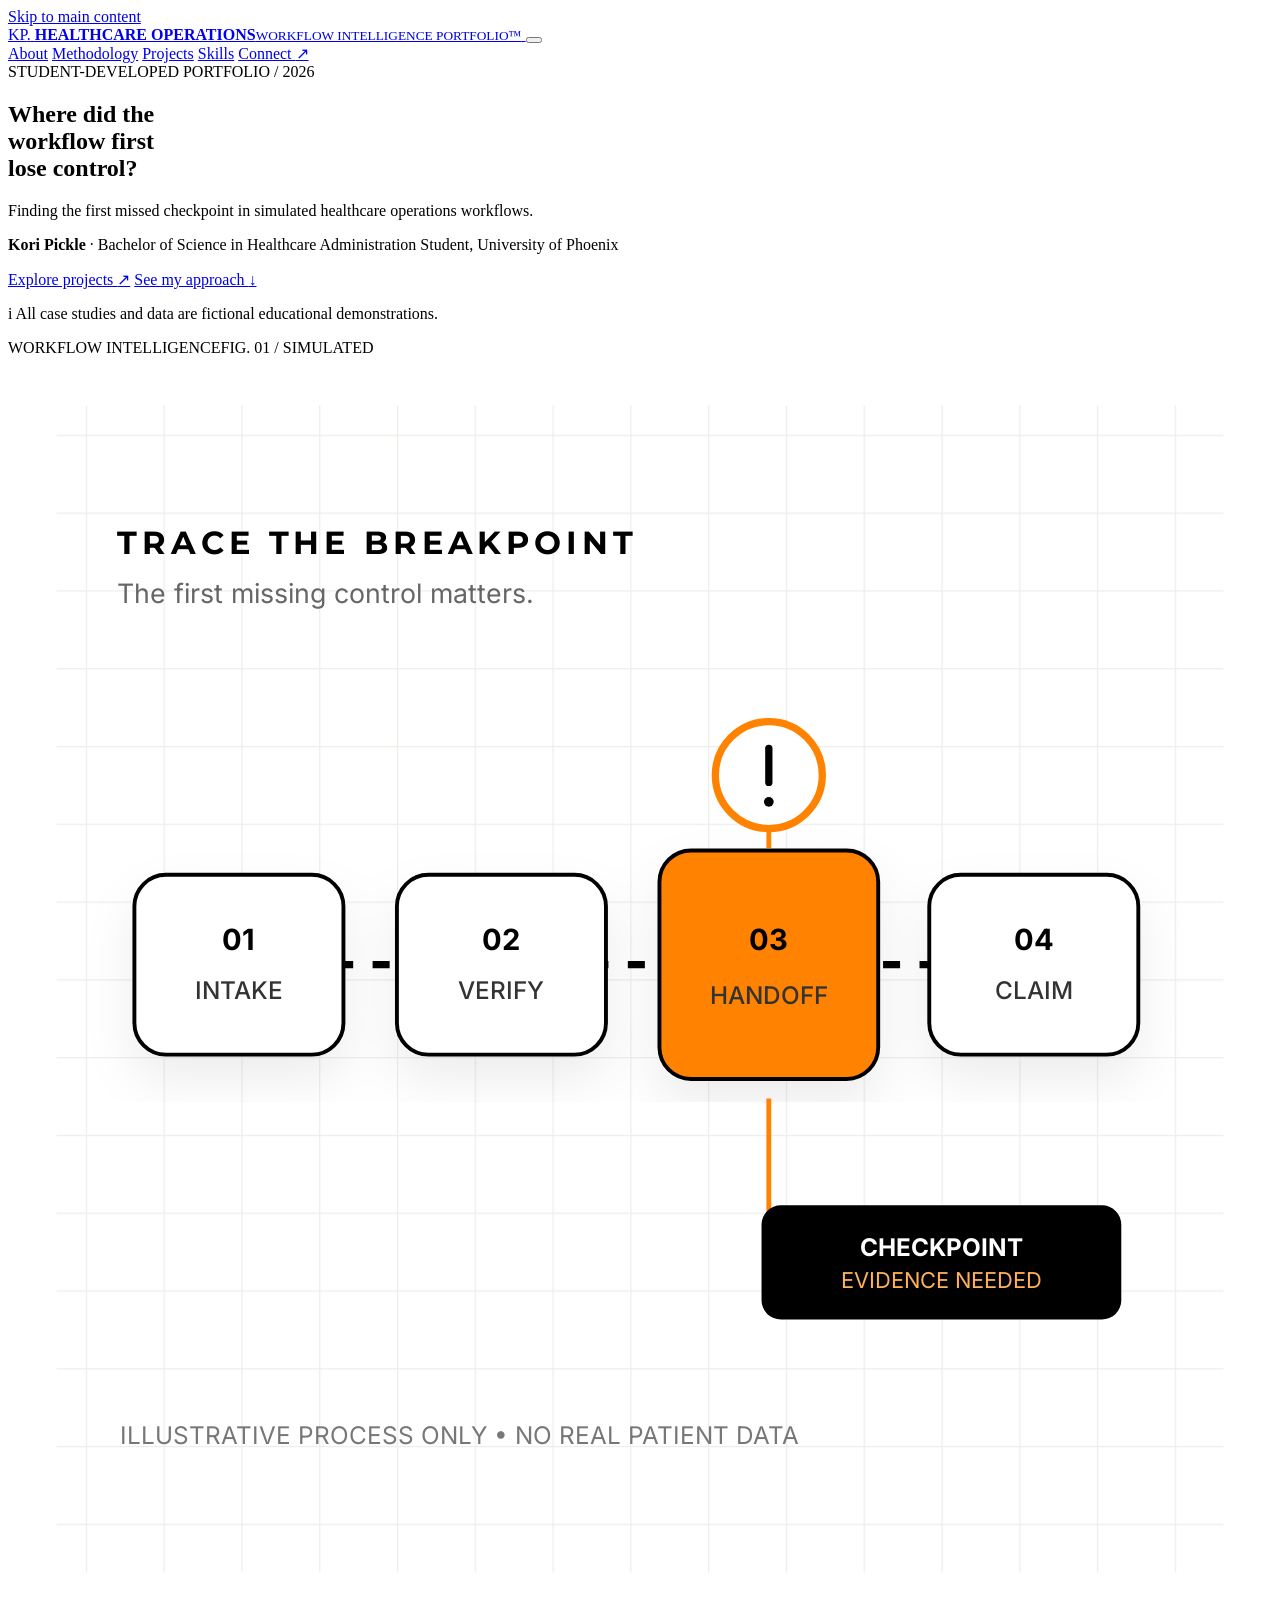
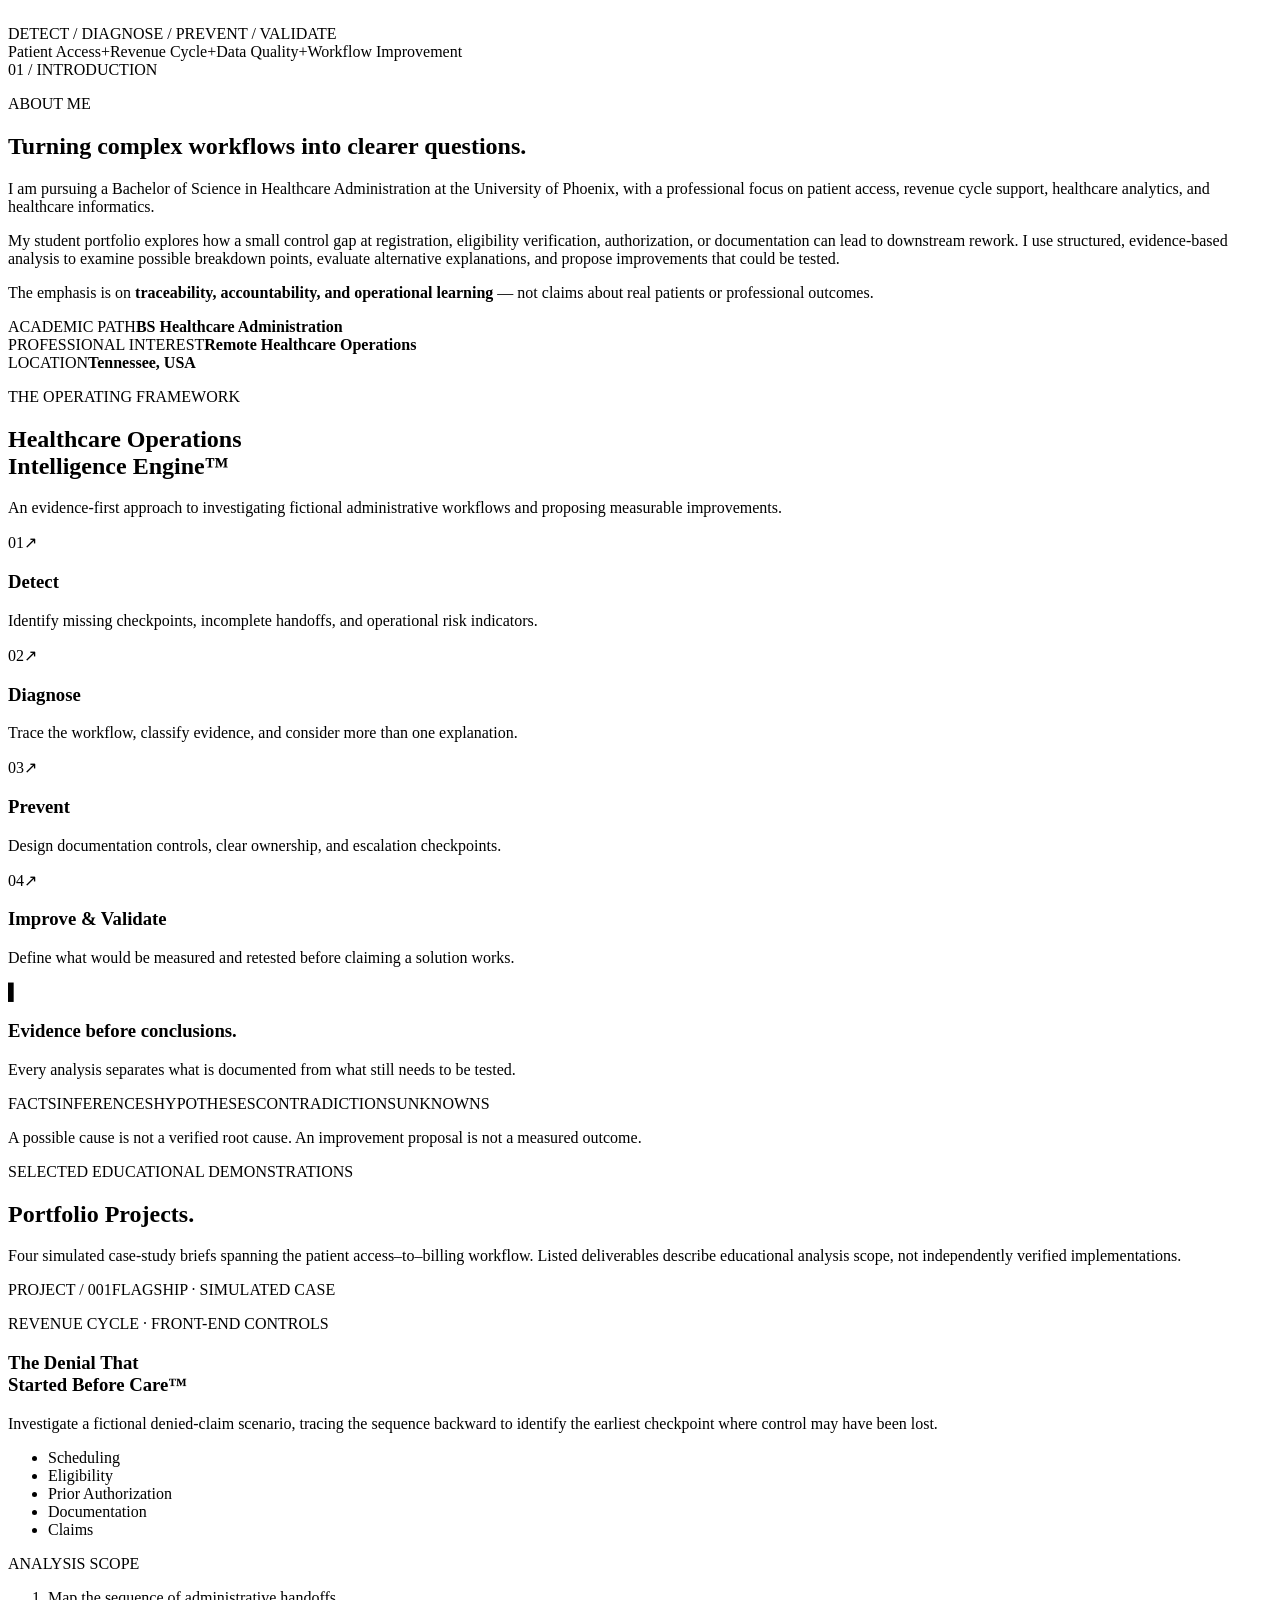
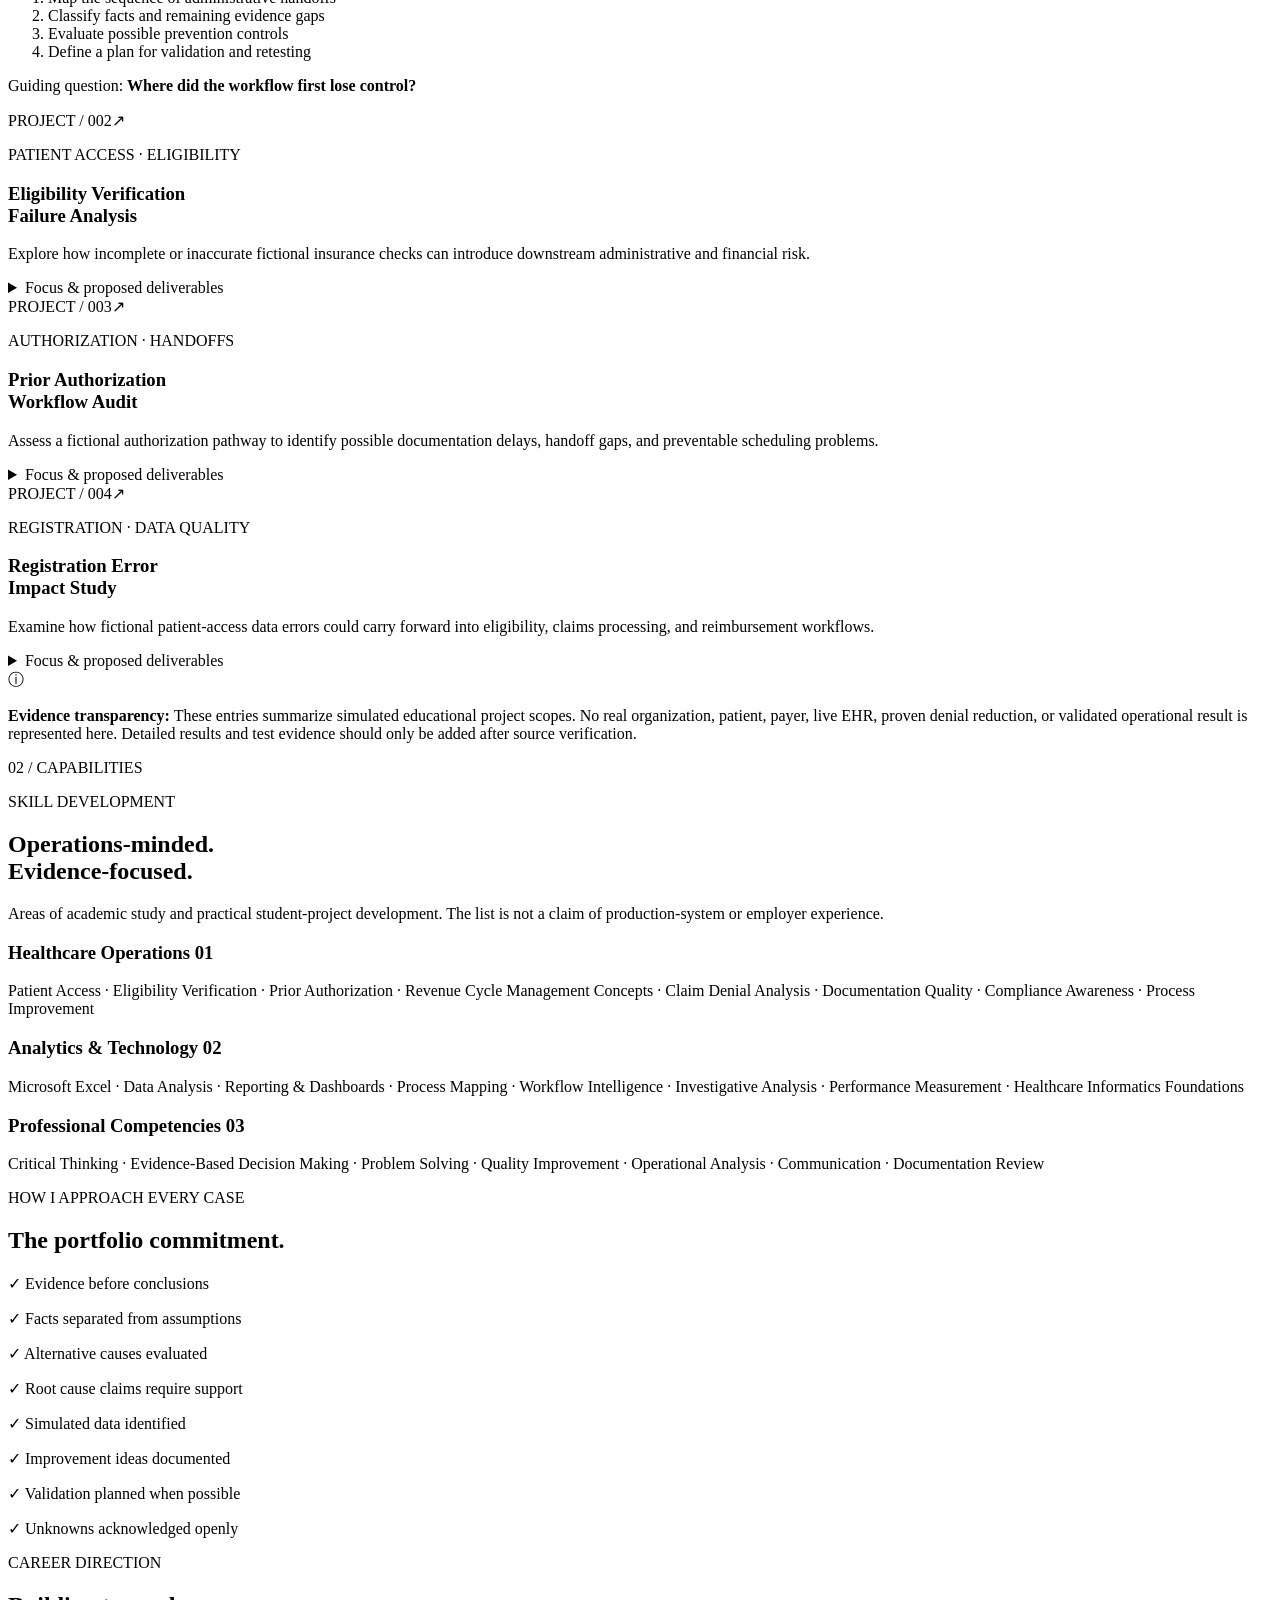
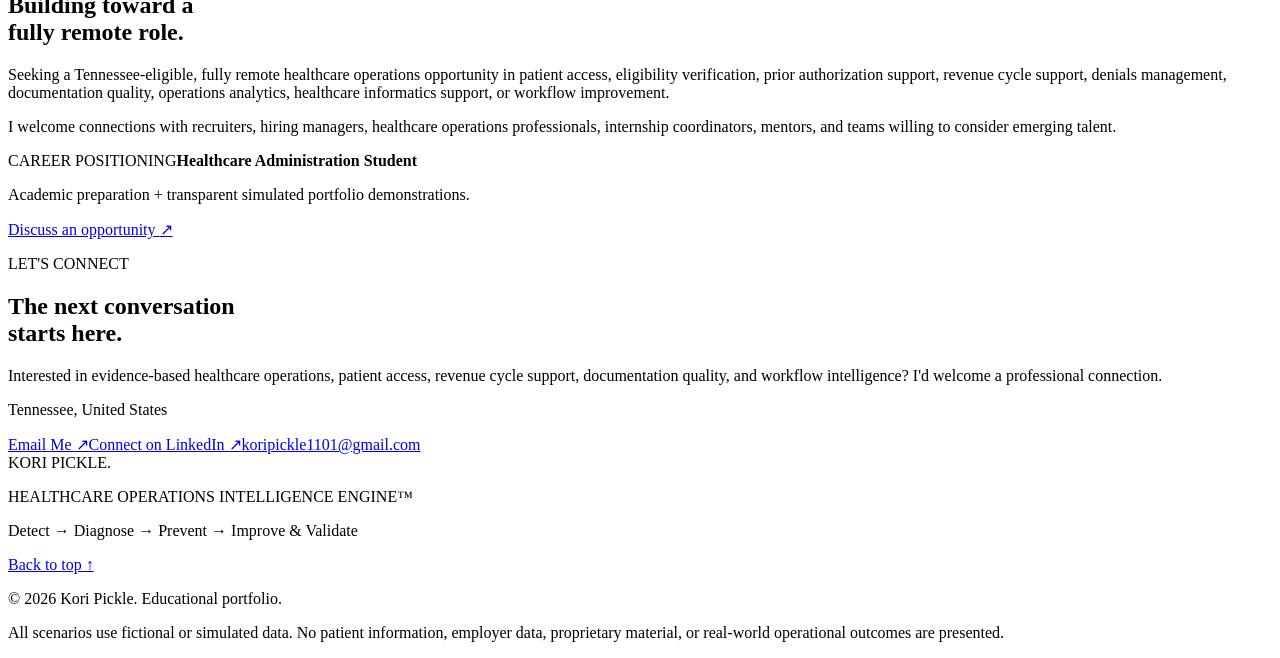
==== docs/index.html @ 2be56011 "Stage standalone workflow intelligence portfolio: docs/index.html" ====
<!DOCTYPE html>
<html lang="en">
<head>
  <meta charset="utf-8">
  <meta name="viewport" content="width=device-width, initial-scale=1">
  <meta name="theme-color" content="#FFFFFF">
  <meta name="description" content="Kori Pickle's Healthcare Operations & Workflow Intelligence Portfolio. Explore student-developed, simulated case studies in patient access, eligibility, prior authorization, denial prevention, and operational analysis.">
  <meta property="og:type" content="website">
  <meta property="og:title" content="Healthcare Operations & Workflow Intelligence Portfolio™ | Kori Pickle">
  <meta property="og:description" content="Where did the workflow first lose control? An evidence-first portfolio of simulated healthcare operations analyses.">
  <title>Healthcare Operations & Workflow Intelligence Portfolio™ | Kori Pickle</title>
  <link rel="icon" href="favicon.svg" type="image/svg+xml">
  <link rel="preconnect" href="https://fonts.googleapis.com">
  <link rel="preconnect" href="https://fonts.gstatic.com" crossorigin>
  <link href="https://fonts.googleapis.com/css2?family=Inter:wght@400;500;600;700&family=Montserrat:wght@500;600;700;800&display=swap" rel="stylesheet">
  <link rel="stylesheet" href="styles.css">
</head>
<body>
  <a class="skip-link" href="#main">Skip to main content</a>
  <div class="top-rule" aria-hidden="true"></div>
  <header class="site-header" id="top">
    <div class="container header-inner">
      <a class="brand" href="#top" aria-label="Kori Pickle portfolio, back to top">
        <span class="brand-mark" aria-hidden="true">KP<span class="brand-dot">.</span></span>
        <span class="brand-copy"><strong>HEALTHCARE OPERATIONS</strong><small>WORKFLOW INTELLIGENCE PORTFOLIO™</small></span>
      </a>
      <button class="menu-toggle" type="button" aria-expanded="false" aria-controls="primary-nav" aria-label="Open navigation menu">
        <span></span><span></span><span></span>
      </button>
      <nav class="primary-nav" id="primary-nav" aria-label="Main navigation">
        <a href="#about">About</a>
        <a href="#methodology">Methodology</a>
        <a href="#projects">Projects</a>
        <a href="#skills">Skills</a>
        <a href="#contact" class="nav-contact">Connect <span aria-hidden="true">↗</span></a>
      </nav>
    </div>
  </header>

  <main id="main">
    <section class="hero section" aria-labelledby="hero-title">
      <div class="container hero-grid">
        <div class="hero-copy">
          <div class="eyebrow"><span class="eyebrow-line"></span> STUDENT-DEVELOPED PORTFOLIO <span class="eyebrow-index">/ 2026</span></div>
          <h1 id="hero-title">Where did the<br>workflow first<br><span class="orange-emphasis">lose control?</span></h1>
          <p class="hero-deck">Finding the first missed checkpoint in simulated healthcare operations workflows.</p>
          <p class="hero-identity"><strong>Kori Pickle</strong> <span aria-hidden="true">·</span> Bachelor of Science in Healthcare Administration Student, University of Phoenix</p>
          <div class="hero-actions">
            <a href="#projects" class="button button-primary">Explore projects <span aria-hidden="true">↗</span></a>
            <a href="#methodology" class="button button-secondary">See my approach <span aria-hidden="true">↓</span></a>
          </div>
          <p class="micro-note"><span class="micro-icon" aria-hidden="true">i</span> All case studies and data are fictional educational demonstrations.</p>
        </div>
        <div class="hero-art" aria-label="Illustration of a five-stage workflow with checkpoints, emphasizing an unidentified process-control gap" role="img">
          <div class="art-caption"><span>WORKFLOW INTELLIGENCE</span><span>FIG. 01 / SIMULATED</span></div>
          <svg viewBox="0 0 520 520" aria-hidden="true" focusable="false">
            <defs>
              <pattern id="grid" width="32" height="32" patternUnits="userSpaceOnUse"><path d="M32 0H0V32" fill="none" stroke="#EEEDEA" stroke-width="1"/></pattern>
              <filter id="soft"><feDropShadow dx="0" dy="10" stdDeviation="10" flood-color="#000000" flood-opacity="0.07"/></filter>
            </defs>
            <rect x="10" y="10" width="500" height="500" rx="20" fill="#FFFFFF"/>
            <rect x="20" y="20" width="480" height="480" fill="url(#grid)"/>
            <path d="M90 250H425" stroke="#000000" stroke-width="3" stroke-dasharray="7 8"/>
            <g filter="url(#soft)">
              <rect x="52" y="213" width="86" height="74" rx="13" fill="#FFFFFF" stroke="#000000" stroke-width="1.6"/>
              <rect x="160" y="213" width="86" height="74" rx="13" fill="#FFFFFF" stroke="#000000" stroke-width="1.6"/>
              <rect x="268" y="203" width="90" height="94" rx="13" fill="#FF8200" stroke="#000000" stroke-width="1.6"/>
              <rect x="379" y="213" width="86" height="74" rx="13" fill="#FFFFFF" stroke="#000000" stroke-width="1.6"/>
            </g>
            <g fill="#000000" font-family="Inter, Arial, sans-serif" font-weight="700" font-size="12" text-anchor="middle">
              <text x="95" y="244">01</text><text x="203" y="244">02</text><text x="313" y="244">03</text><text x="422" y="244">04</text>
            </g>
            <g fill="#333333" font-family="Inter, Arial, sans-serif" font-weight="500" font-size="10" text-anchor="middle">
              <text x="95" y="264">INTAKE</text><text x="203" y="264">VERIFY</text><text x="313" y="266">HANDOFF</text><text x="422" y="264">CLAIM</text>
            </g>
            <circle cx="313" cy="172" r="22" fill="#FFFFFF" stroke="#FF8200" stroke-width="3"/>
            <path d="M313 161V175" stroke="#000000" stroke-width="3" stroke-linecap="round"/><circle cx="313" cy="183" r="2" fill="#000000"/>
            <path d="M313 194V202" stroke="#FF8200" stroke-width="2"/>
            <path d="M313 305V352H407" stroke="#FF8200" fill="none" stroke-width="2"/>
            <rect x="310" y="349" width="148" height="47" rx="8" fill="#000000"/>
            <text x="384" y="370" text-anchor="middle" fill="#FFFFFF" font-family="Inter, Arial, sans-serif" font-size="10" font-weight="700">CHECKPOINT</text>
            <text x="384" y="383" text-anchor="middle" fill="#FFB05A" font-family="Inter, Arial, sans-serif" font-size="9">EVIDENCE NEEDED</text>
            <text x="45" y="81" fill="#000000" font-family="Montserrat, Arial, sans-serif" font-size="13" font-weight="700" letter-spacing="2">TRACE THE BREAKPOINT</text>
            <text x="45" y="101" fill="#666666" font-family="Inter, Arial, sans-serif" font-size="11">The first missing control matters.</text>
            <text x="46" y="447" fill="#777777" font-family="Inter, Arial, sans-serif" font-size="10">ILLUSTRATIVE PROCESS ONLY • NO REAL PATIENT DATA</text>
          </svg>
          <div class="art-footer"><span class="art-orange-square"></span><span>DETECT / DIAGNOSE / PREVENT / VALIDATE</span></div>
        </div>
      </div>
    </section>

    <div class="ticker" aria-label="Portfolio focus areas"><div class="container ticker-inner"><span>Patient Access</span><span class="ticker-cross">+</span><span>Revenue Cycle</span><span class="ticker-cross">+</span><span>Data Quality</span><span class="ticker-cross">+</span><span>Workflow Improvement</span></div></div>

    <section class="section about-section" id="about" aria-labelledby="about-title">
      <div class="container split-layout">
        <div class="section-side"><span class="section-number">01 / INTRODUCTION</span><span class="side-rule"></span></div>
        <div class="section-main">
          <p class="kicker">ABOUT ME</p>
          <h2 id="about-title">Turning complex workflows into <span class="text-orange">clearer questions.</span></h2>
          <p class="lead">I am pursuing a Bachelor of Science in Healthcare Administration at the University of Phoenix, with a professional focus on patient access, revenue cycle support, healthcare analytics, and healthcare informatics.</p>
          <p>My student portfolio explores how a small control gap at registration, eligibility verification, authorization, or documentation can lead to downstream rework. I use structured, evidence-based analysis to examine possible breakdown points, evaluate alternative explanations, and propose improvements that could be tested.</p>
          <p>The emphasis is on <strong>traceability, accountability, and operational learning</strong> — not claims about real patients or professional outcomes.</p>
          <div class="fact-row"><div><span class="fact-label">ACADEMIC PATH</span><strong>BS Healthcare Administration</strong></div><div><span class="fact-label">PROFESSIONAL INTEREST</span><strong>Remote Healthcare Operations</strong></div><div><span class="fact-label">LOCATION</span><strong>Tennessee, USA</strong></div></div>
        </div>
      </div>
    </section>

    <section class="section methodology-section" id="methodology" aria-labelledby="method-title">
      <div class="container">
        <div class="section-heading"><div><p class="kicker">THE OPERATING FRAMEWORK</p><h2 id="method-title">Healthcare Operations<br><span class="text-orange">Intelligence Engine™</span></h2></div><p class="section-heading-note">An evidence-first approach to investigating fictional administrative workflows and proposing measurable improvements.</p></div>
        <div class="steps-grid">
          <article class="step-card"><span class="step-no">01</span><span class="step-arrow" aria-hidden="true">↗</span><h3>Detect</h3><p>Identify missing checkpoints, incomplete handoffs, and operational risk indicators.</p></article>
          <article class="step-card"><span class="step-no">02</span><span class="step-arrow" aria-hidden="true">↗</span><h3>Diagnose</h3><p>Trace the workflow, classify evidence, and consider more than one explanation.</p></article>
          <article class="step-card"><span class="step-no">03</span><span class="step-arrow" aria-hidden="true">↗</span><h3>Prevent</h3><p>Design documentation controls, clear ownership, and escalation checkpoints.</p></article>
          <article class="step-card"><span class="step-no">04</span><span class="step-arrow" aria-hidden="true">↗</span><h3>Improve &amp; Validate</h3><p>Define what would be measured and retested before claiming a solution works.</p></article>
        </div>
        <div class="evidence-panel"><div class="evidence-heading"><span class="panel-marker" aria-hidden="true">▌</span><h3>Evidence before conclusions.</h3></div><p>Every analysis separates what is documented from what still needs to be tested.</p><div class="evidence-tags"><span>FACTS</span><span>INFERENCES</span><span>HYPOTHESES</span><span>CONTRADICTIONS</span><span>UNKNOWNS</span></div><p class="panel-note">A possible cause is not a verified root cause. An improvement proposal is not a measured outcome.</p></div>
      </div>
    </section>

    <section class="section projects-section" id="projects" aria-labelledby="projects-title">
      <div class="container">
        <div class="section-heading projects-heading"><div><p class="kicker">SELECTED EDUCATIONAL DEMONSTRATIONS</p><h2 id="projects-title">Portfolio <span class="text-orange">Projects.</span></h2></div><p class="section-heading-note">Four simulated case-study briefs spanning the patient access–to–billing workflow. Listed deliverables describe educational analysis scope, not independently verified implementations.</p></div>
        <article class="featured-project">
          <div class="featured-meta"><span class="project-number">PROJECT / 001</span><span class="label-tag">FLAGSHIP · SIMULATED CASE</span></div>
          <div class="featured-body"><div><p class="project-category">REVENUE CYCLE · FRONT-END CONTROLS</p><h3>The Denial That<br><span class="text-orange">Started Before Care™</span></h3><p>Investigate a fictional denied-claim scenario, tracing the sequence backward to identify the earliest checkpoint where control may have been lost.</p><ul class="tag-list" aria-label="Focus areas"><li>Scheduling</li><li>Eligibility</li><li>Prior Authorization</li><li>Documentation</li><li>Claims</li></ul></div><div class="featured-aside"><span class="aside-title">ANALYSIS SCOPE</span><ol><li>Map the sequence of administrative handoffs</li><li>Classify facts and remaining evidence gaps</li><li>Evaluate possible prevention controls</li><li>Define a plan for validation and retesting</li></ol><p>Guiding question: <strong>Where did the workflow first lose control?</strong></p></div></div>
        </article>
        <div class="project-grid">
          <article class="project-card"><div class="card-top"><span>PROJECT / 002</span><span class="card-symbol" aria-hidden="true">↗</span></div><p class="project-category">PATIENT ACCESS · ELIGIBILITY</p><h3>Eligibility Verification<br>Failure Analysis</h3><p>Explore how incomplete or inaccurate fictional insurance checks can introduce downstream administrative and financial risk.</p><details><summary>Focus &amp; proposed deliverables</summary><div class="details-content"><p><strong>Focus:</strong> registration accuracy, insurance validation, demographic integrity, and front-end revenue cycle controls.</p><p><strong>Educational deliverables:</strong> error-pathway map, workflow risk assessment, and prevention framework.</p></div></details></article>
          <article class="project-card"><div class="card-top"><span>PROJECT / 003</span><span class="card-symbol" aria-hidden="true">↗</span></div><p class="project-category">AUTHORIZATION · HANDOFFS</p><h3>Prior Authorization<br>Workflow Audit</h3><p>Assess a fictional authorization pathway to identify possible documentation delays, handoff gaps, and preventable scheduling problems.</p><details><summary>Focus &amp; proposed deliverables</summary><div class="details-content"><p><strong>Focus:</strong> authorization requests, clinical documentation requirements, scheduling controls, and approval tracking.</p><p><strong>Educational deliverables:</strong> process map, breakpoint identification, prevention recommendations, and improvement opportunities.</p></div></details></article>
          <article class="project-card"><div class="card-top"><span>PROJECT / 004</span><span class="card-symbol" aria-hidden="true">↗</span></div><p class="project-category">REGISTRATION · DATA QUALITY</p><h3>Registration Error<br>Impact Study</h3><p>Examine how fictional patient-access data errors could carry forward into eligibility, claims processing, and reimbursement workflows.</p><details><summary>Focus &amp; proposed deliverables</summary><div class="details-content"><p><strong>Focus:</strong> registration, demographic accuracy, eligibility verification, claim integrity, and revenue cycle performance.</p><p><strong>Educational deliverables:</strong> error classification, workflow analysis, and proposed improvements.</p></div></details></article>
        </div>
        <div class="project-disclaimer"><span aria-hidden="true">ⓘ</span><p><strong>Evidence transparency:</strong> These entries summarize simulated educational project scopes. No real organization, patient, payer, live EHR, proven denial reduction, or validated operational result is represented here. Detailed results and test evidence should only be added after source verification.</p></div>
      </div>
    </section>

    <section class="section skills-section" id="skills" aria-labelledby="skills-title">
      <div class="container split-layout">
        <div class="section-side"><span class="section-number">02 / CAPABILITIES</span><span class="side-rule"></span></div>
        <div class="section-main"><p class="kicker">SKILL DEVELOPMENT</p><h2 id="skills-title">Operations-minded.<br><span class="text-orange">Evidence-focused.</span></h2><p class="skills-intro">Areas of academic study and practical student-project development. The list is not a claim of production-system or employer experience.</p>
          <div class="skills-stack"><div class="skill-group"><h3>Healthcare Operations <span>01</span></h3><p>Patient Access · Eligibility Verification · Prior Authorization · Revenue Cycle Management Concepts · Claim Denial Analysis · Documentation Quality · Compliance Awareness · Process Improvement</p></div><div class="skill-group"><h3>Analytics &amp; Technology <span>02</span></h3><p>Microsoft Excel · Data Analysis · Reporting &amp; Dashboards · Process Mapping · Workflow Intelligence · Investigative Analysis · Performance Measurement · Healthcare Informatics Foundations</p></div><div class="skill-group"><h3>Professional Competencies <span>03</span></h3><p>Critical Thinking · Evidence-Based Decision Making · Problem Solving · Quality Improvement · Operational Analysis · Communication · Documentation Review</p></div></div>
        </div>
      </div>
    </section>

    <section class="section principles-section" aria-labelledby="principles-title"><div class="container"><p class="kicker">HOW I APPROACH EVERY CASE</p><h2 id="principles-title">The <span class="text-orange">portfolio commitment.</span></h2><div class="principles-grid"><p><span class="check" aria-hidden="true">✓</span> Evidence before conclusions</p><p><span class="check" aria-hidden="true">✓</span> Facts separated from assumptions</p><p><span class="check" aria-hidden="true">✓</span> Alternative causes evaluated</p><p><span class="check" aria-hidden="true">✓</span> Root cause claims require support</p><p><span class="check" aria-hidden="true">✓</span> Simulated data identified</p><p><span class="check" aria-hidden="true">✓</span> Improvement ideas documented</p><p><span class="check" aria-hidden="true">✓</span> Validation planned when possible</p><p><span class="check" aria-hidden="true">✓</span> Unknowns acknowledged openly</p></div></div></section>

    <section class="section career-section" id="career" aria-labelledby="career-title"><div class="container career-layout"><div><p class="kicker">CAREER DIRECTION</p><h2 id="career-title">Building toward a<br><span class="text-orange">fully remote role.</span></h2><p>Seeking a Tennessee-eligible, fully remote healthcare operations opportunity in patient access, eligibility verification, prior authorization support, revenue cycle support, denials management, documentation quality, operations analytics, healthcare informatics support, or workflow improvement.</p><p>I welcome connections with recruiters, hiring managers, healthcare operations professionals, internship coordinators, mentors, and teams willing to consider emerging talent.</p></div><div class="career-box"><span>CAREER POSITIONING</span><strong>Healthcare Administration Student</strong><p>Academic preparation + transparent simulated portfolio demonstrations.</p><a href="mailto:koripickle1101@gmail.com?subject=Healthcare%20Operations%20Opportunity" class="inline-link">Discuss an opportunity <span aria-hidden="true">↗</span></a></div></div></section>

    <section class="section contact-section" id="contact" aria-labelledby="contact-title"><div class="container contact-layout"><div><p class="kicker">LET'S CONNECT</p><h2 id="contact-title">The next conversation<br><span class="text-orange">starts here.</span></h2><p>Interested in evidence-based healthcare operations, patient access, revenue cycle support, documentation quality, and workflow intelligence? I'd welcome a professional connection.</p><p class="contact-location">Tennessee, United States</p></div><div class="contact-actions"><a class="button button-primary" href="mailto:koripickle1101@gmail.com?subject=Healthcare%20Operations%20Portfolio%20Connection">Email Me <span aria-hidden="true">↗</span></a><a class="button button-secondary" href="https://www.linkedin.com/in/kori-pickle" target="_blank" rel="noopener noreferrer">Connect on LinkedIn <span aria-hidden="true">↗</span></a><a class="contact-email" href="mailto:koripickle1101@gmail.com">koripickle1101@gmail.com</a></div></div></section>
  </main>

  <footer class="site-footer"><div class="container"><div class="footer-top"><div class="footer-brand">KORI PICKLE<span>.</span></div><div><p>HEALTHCARE OPERATIONS INTELLIGENCE ENGINE™</p><p>Detect → Diagnose → Prevent → Improve &amp; Validate</p></div><a href="#top" class="back-top">Back to top ↑</a></div><div class="footer-bottom"><p>© <span id="year">2026</span> Kori Pickle. Educational portfolio.</p><p>All scenarios use fictional or simulated data. No patient information, employer data, proprietary material, or real-world operational outcomes are presented.</p></div></div></footer>
  <script src="script.js" defer></script>
</body>
</html>
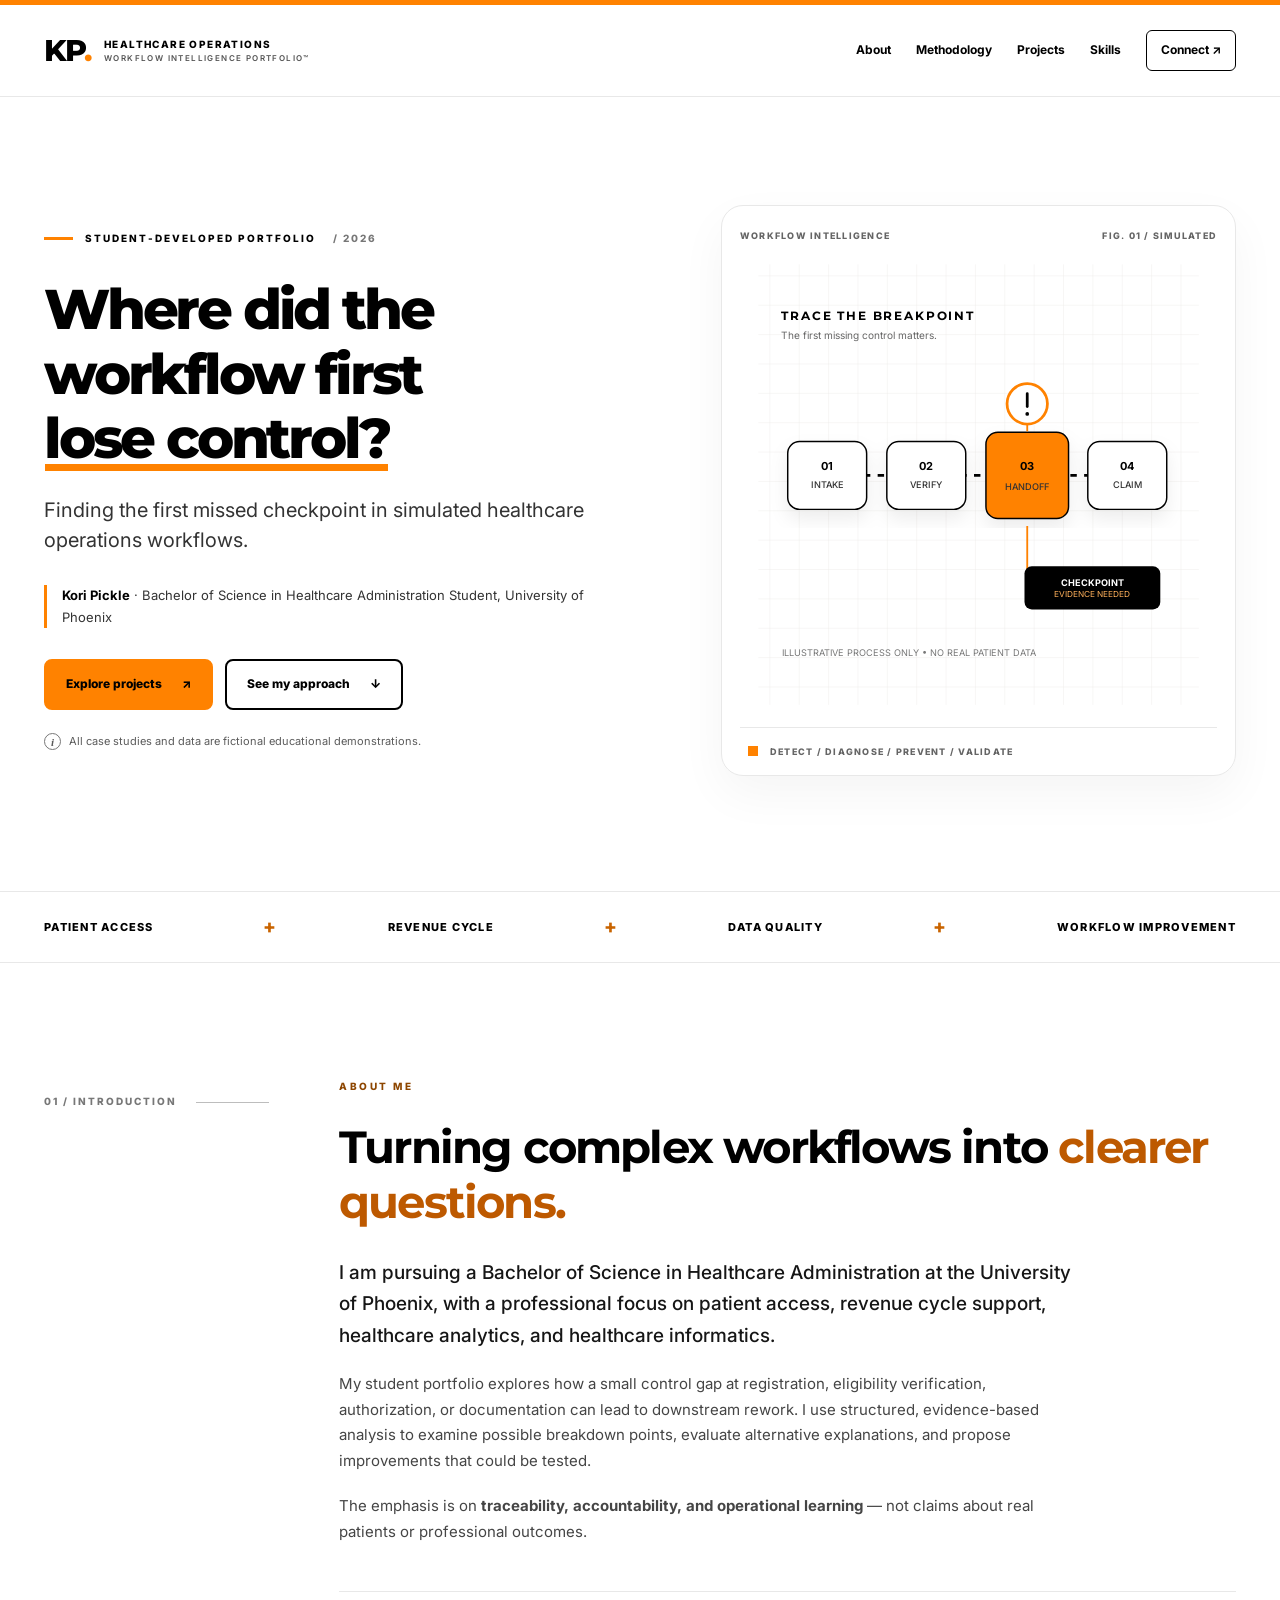
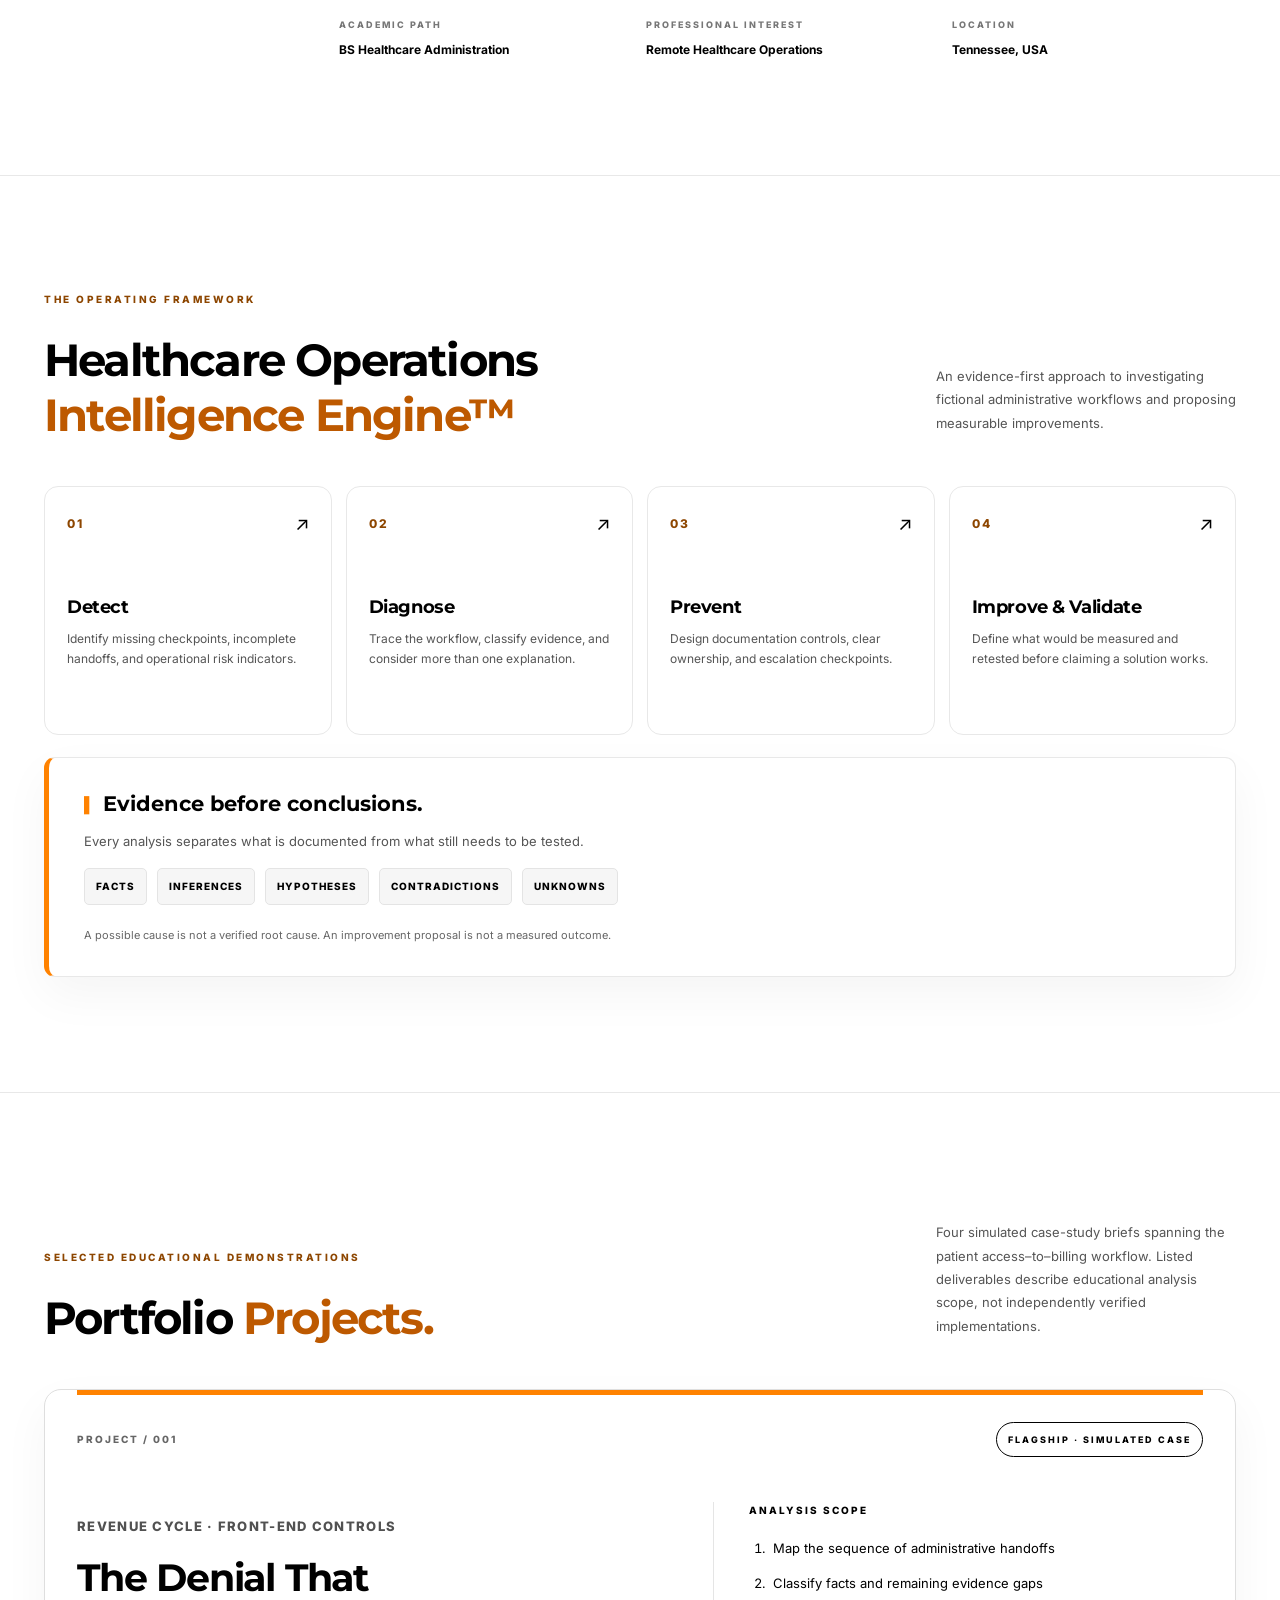
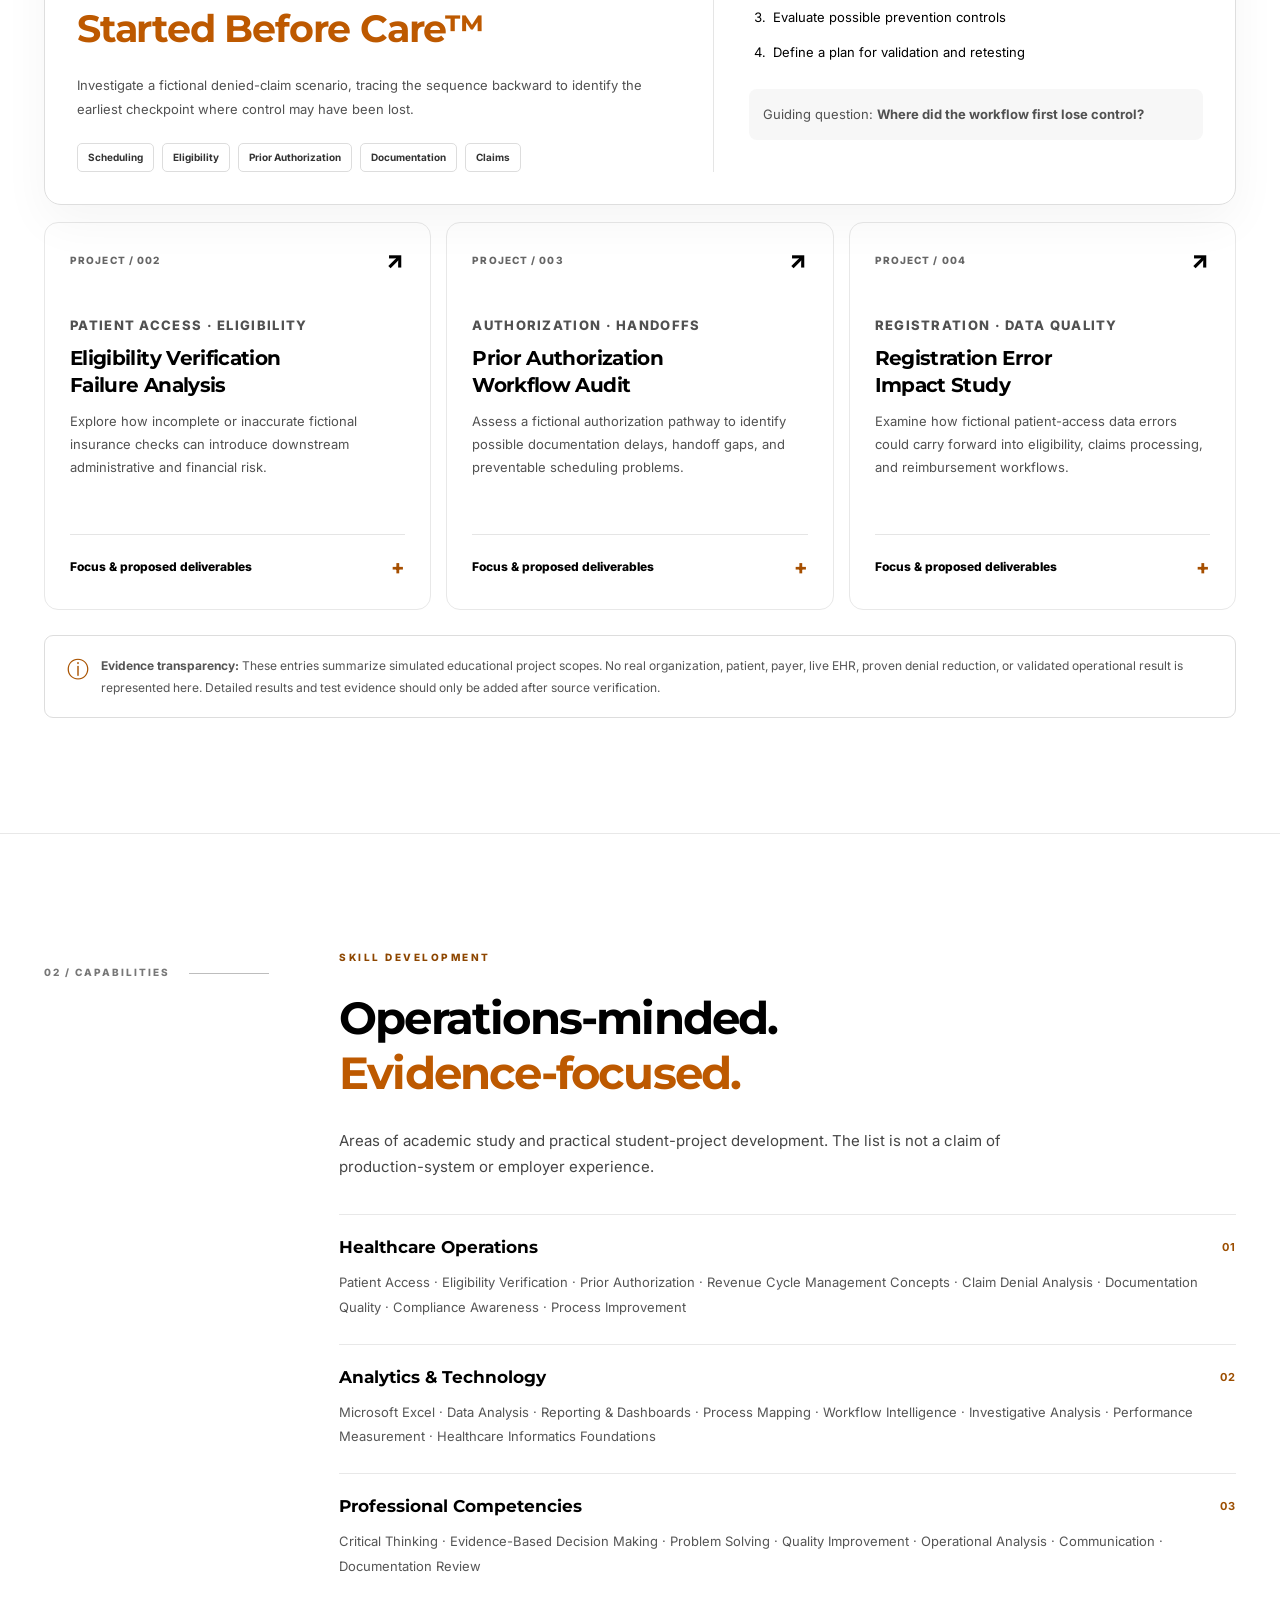
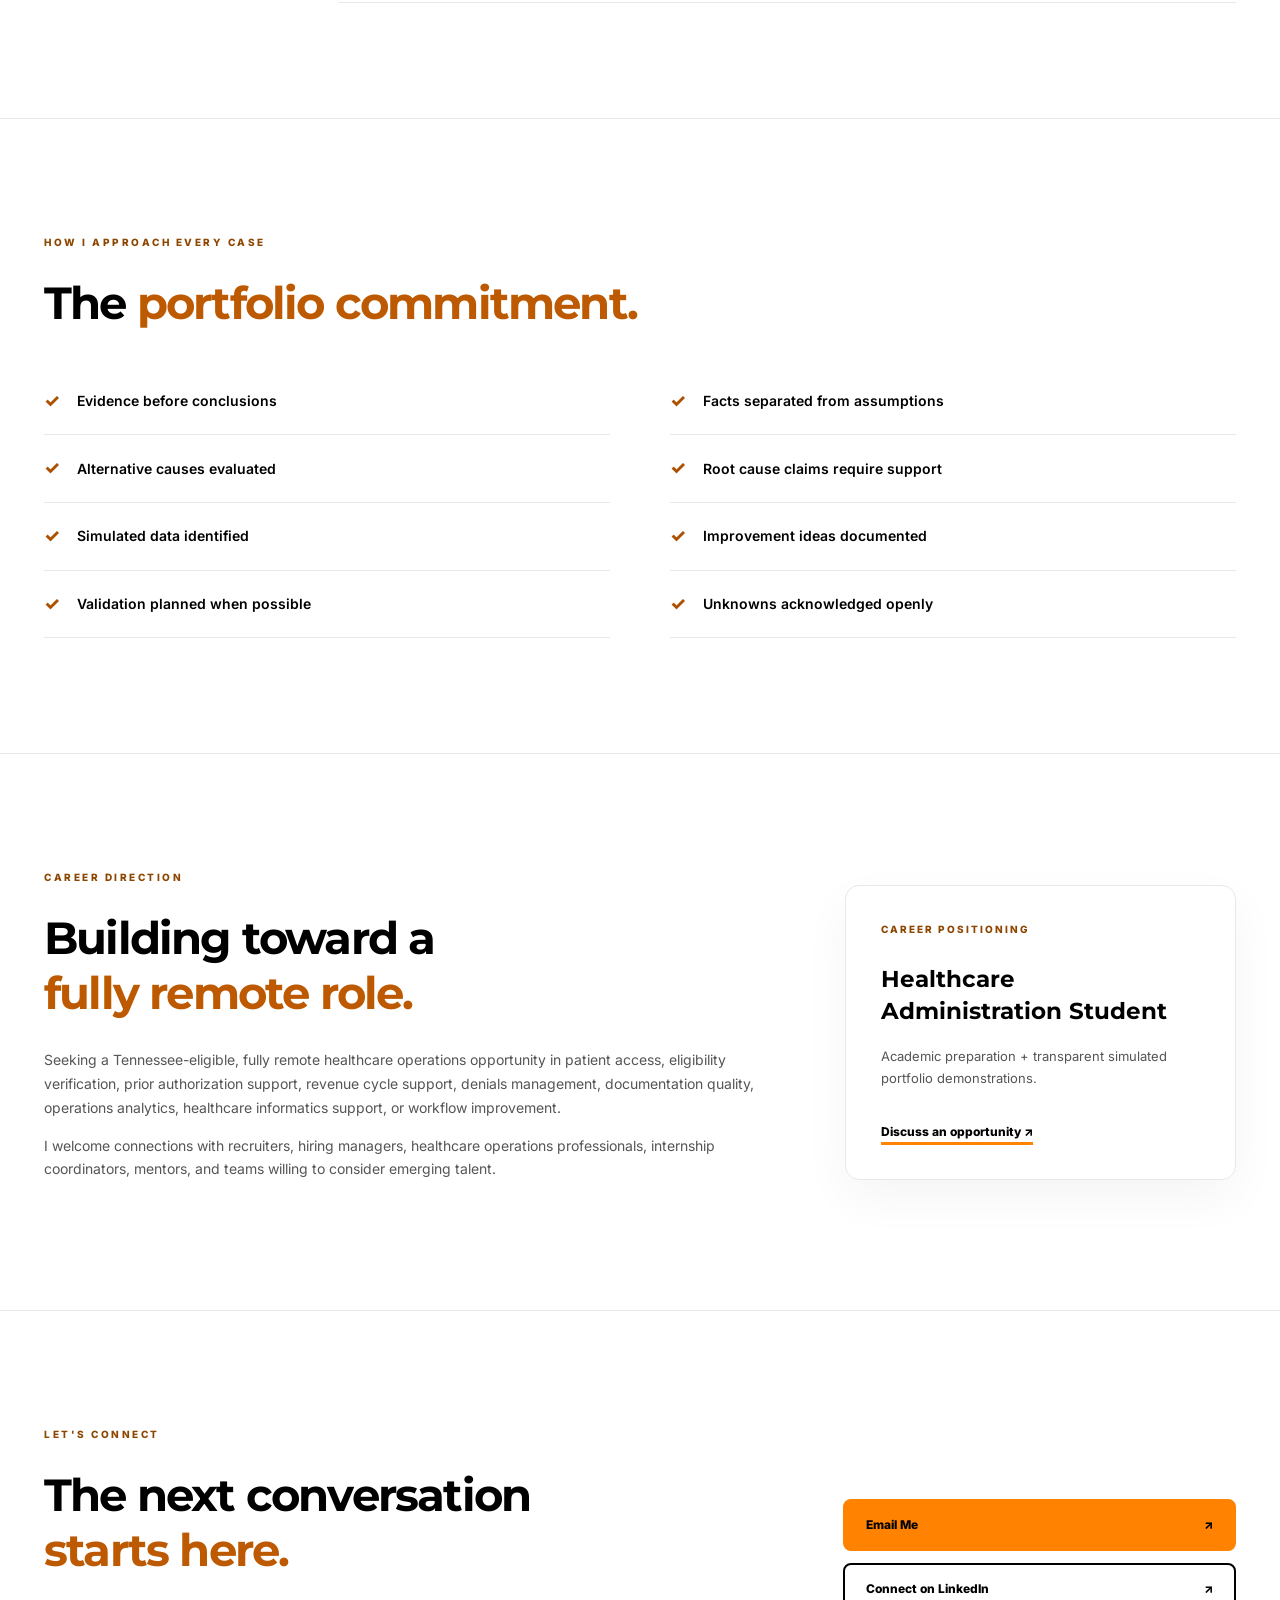
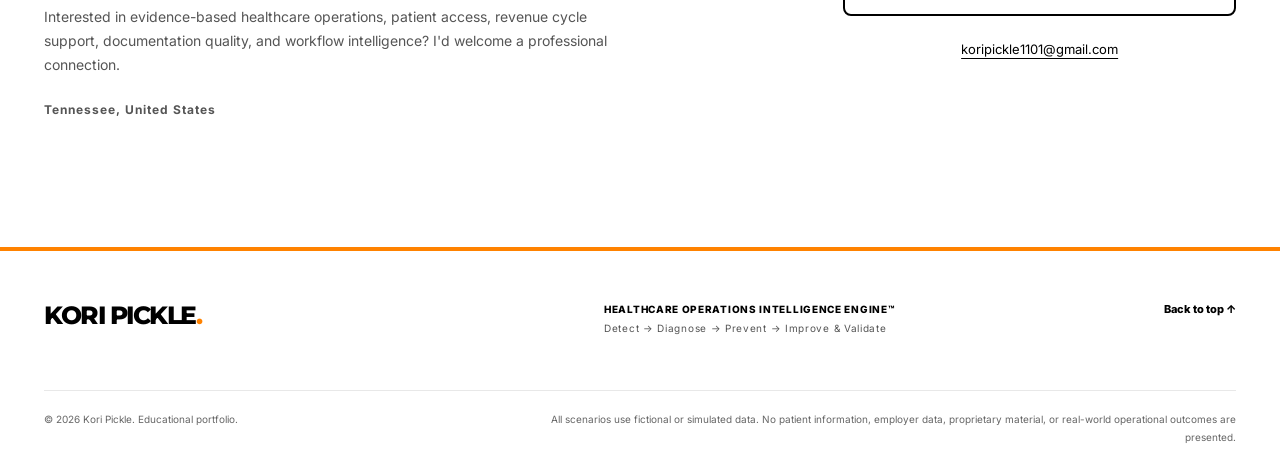
==== commit 48115774: "Preserve exact original portfolio source for index.html" ====
--- a/docs/index.html
+++ b/docs/index.html
@@ -153,4 +153,4 @@
   <footer class="site-footer"><div class="container"><div class="footer-top"><div class="footer-brand">KORI PICKLE<span>.</span></div><div><p>HEALTHCARE OPERATIONS INTELLIGENCE ENGINE™</p><p>Detect → Diagnose → Prevent → Improve &amp; Validate</p></div><a href="#top" class="back-top">Back to top ↑</a></div><div class="footer-bottom"><p>© <span id="year">2026</span> Kori Pickle. Educational portfolio.</p><p>All scenarios use fictional or simulated data. No patient information, employer data, proprietary material, or real-world operational outcomes are presented.</p></div></div></footer>
   <script src="script.js" defer></script>
 </body>
-</html>+</html>
--- a/docs/styles.css
+++ b/docs/styles.css
@@ -0,0 +1,6 @@
+:root{--orange:#FF8200;--black:#000;--gray:#333;--muted:#666;--border:#E8E8E8;--white:#FFF;--font-head:'Montserrat',Arial,sans-serif;--font-body:'Inter',Arial,sans-serif;--shadow:0 18px 48px rgba(0,0,0,.045)}
+*{box-sizing:border-box}html{scroll-behavior:smooth;scroll-padding-top:100px}body{margin:0;background:var(--white);color:var(--black);font-family:var(--font-body);font-size:15px;line-height:1.7;-webkit-font-smoothing:antialiased}a{color:inherit}button{font:inherit}img,svg{max-width:100%;display:block}.container{max-width:1192px;width:calc(100% - 64px);margin-inline:auto}.top-rule{height:5px;background:var(--orange)}.skip-link{position:absolute;left:10px;top:-100px;background:#000;color:#fff;padding:12px;z-index:999}.skip-link:focus{top:8px}.site-header{position:sticky;top:0;background:rgba(255,255,255,.97);border-bottom:1px solid var(--border);z-index:100;backdrop-filter:blur(14px)}.header-inner{min-height:91px;display:flex;align-items:center;justify-content:space-between;gap:30px}.brand{display:flex;align-items:center;gap:14px;text-decoration:none;flex-shrink:0}.brand-mark{font-family:var(--font-head);font-size:30px;line-height:1;font-weight:800;letter-spacing:-2px}.brand-dot,.footer-brand span{color:var(--orange)}.brand-copy{display:flex;flex-direction:column;line-height:1.5;letter-spacing:1.4px}.brand-copy strong{font-size:10px;font-weight:800}.brand-copy small{font-size:8px;font-weight:600;color:#555}.primary-nav{display:flex;align-items:center;gap:25px}.primary-nav a{font-size:12px;text-decoration:none;font-weight:700;transition:color .2s}.primary-nav a:hover,.primary-nav a:focus-visible{color:#9C4E00}.primary-nav .nav-contact{border:1px solid #000;padding:9px 14px;border-radius:6px}.primary-nav .nav-contact:hover{background:#000;color:#fff}.menu-toggle{display:none}.section{padding:115px 0}.hero{padding:108px 0 115px}.hero-grid{display:grid;grid-template-columns:1.08fr .92fr;align-items:center;gap:72px}.eyebrow,.kicker,.section-number,.project-category,.fact-label,.step-no,.project-number,.label-tag,.art-caption,.art-footer,.aside-title,.card-top,.career-box>span{font-family:var(--font-body);font-size:10px;font-weight:800;letter-spacing:2px}.eyebrow{display:flex;align-items:center;gap:12px;white-space:nowrap}.eyebrow-line{width:29px;height:3px;background:var(--orange);display:inline-block}.eyebrow-index{color:#777;margin-left:5px}.hero h1{font:800 clamp(43px,4.4vw,66px)/1.15 var(--font-head);letter-spacing:-3.2px;margin:30px 0 24px}.orange-emphasis{position:relative;white-space:nowrap}.orange-emphasis:after{content:'';position:absolute;height:7px;background:var(--orange);bottom:1px;left:1px;right:0;z-index:-1}.hero-deck{font-size:20px;line-height:1.5;color:var(--gray);max-width:580px;margin:0 0 30px}.hero-identity{border-left:3px solid var(--orange);padding-left:15px;font-size:13px;line-height:1.65;color:var(--gray);max-width:550px;margin:0 0 31px}.hero-identity strong{color:var(--black)}.hero-actions{display:flex;flex-wrap:wrap;gap:12px}.button{min-height:51px;display:inline-flex;align-items:center;justify-content:space-between;gap:20px;padding:13px 20px;font-size:12px;line-height:1.2;font-weight:800;text-decoration:none;border-radius:8px;transition:transform .2s,box-shadow .2s,background .2s}.button:hover{transform:translateY(-2px);box-shadow:0 12px 22px rgba(0,0,0,.10)}.button-primary{background:var(--orange);color:#000;border:2px solid var(--orange)}.button-secondary{background:#fff;color:#000;border:2px solid #000}.micro-note{font-size:11px;color:#5b5b5b;display:flex;align-items:center;gap:8px;margin:22px 0 0}.micro-icon{width:17px;height:17px;line-height:17px;text-align:center;border:1px solid #777;border-radius:50%;font-family:serif;font-style:italic;font-weight:bold}.hero-art{border:1px solid var(--border);border-radius:22px;padding:22px 18px 14px;box-shadow:var(--shadow)}.art-caption,.art-footer{display:flex;justify-content:space-between;gap:12px;color:#656565;letter-spacing:1.25px;font-size:9px}.art-footer{justify-content:flex-start;align-items:center;border-top:1px solid var(--border);padding:16px 8px 2px}.art-orange-square{width:10px;height:10px;background:var(--orange)}.hero-art svg{margin-block:3px}.ticker{border-top:1px solid var(--border);border-bottom:1px solid var(--border);background:#fff}.ticker-inner{display:flex;justify-content:space-between;align-items:center;gap:15px;padding:19px 0;font-size:11px;letter-spacing:1.25px;font-weight:800;text-transform:uppercase}.ticker-cross{color:#C96400;font-size:19px}.split-layout{display:grid;grid-template-columns:225px 1fr;gap:70px}.section-side{display:flex;align-items:flex-start;gap:19px;padding-top:15px}.section-number{white-space:nowrap;color:#777}.side-rule{height:1px;background:#bdbdbd;width:53px;flex:1;min-width:20px;margin-top:9px}.kicker{margin:0 0 25px;color:#8D4600;letter-spacing:2.5px}h2{font:700 clamp(32px,3.55vw,50px)/1.2 var(--font-head);letter-spacing:-1.8px;margin:0 0 28px}h3{font-family:var(--font-head);line-height:1.35}.text-orange{color:#BD5900}.section-main>p:not(.kicker){max-width:740px;color:#454545;margin:0 0 20px;font-size:15px}.section-main .lead{font-size:19px!important;line-height:1.65;color:#161616!important;font-weight:500}.fact-row{margin-top:47px;border-top:1px solid var(--border);padding-top:25px;display:grid;grid-template-columns:repeat(3,1fr);gap:23px}.fact-row div{display:flex;flex-direction:column;gap:9px}.fact-label{font-size:9px;color:#777}.fact-row strong{font-size:12px;line-height:1.55}.methodology-section{border-top:1px solid var(--border)}.section-heading{display:flex;justify-content:space-between;align-items:end;gap:60px;margin-bottom:44px}.section-heading h2{margin-bottom:0}.section-heading-note{max-width:300px;color:#555;font-size:13px;line-height:1.8;margin-bottom:7px}.steps-grid{display:grid;grid-template-columns:repeat(4,1fr);gap:14px}.step-card{border:1px solid var(--border);border-radius:14px;padding:27px 22px 25px;min-height:249px;position:relative;transition:border-color .2s,transform .2s}.step-card:hover{border-color:var(--orange);transform:translateY(-2px)}.step-no{display:block;color:#8D4600;font-size:12px}.step-arrow{position:absolute;right:22px;top:21px;font-size:19px}.step-card h3{font-size:18px;margin:61px 0 9px;font-weight:700;letter-spacing:-.4px}.step-card p{font-size:12px;color:#555;line-height:1.7;margin:0}.evidence-panel{border:1px solid var(--border);border-left:5px solid var(--orange);border-radius:11px;padding:32px 35px;margin-top:22px;box-shadow:var(--shadow)}.evidence-heading{display:flex;align-items:center;gap:8px}.evidence-heading h3{font-size:21px;margin:0}.panel-marker{color:var(--orange)}.evidence-panel>p{margin:12px 0 15px;color:#555;font-size:13px}.evidence-tags{display:flex;gap:10px;flex-wrap:wrap}.evidence-tags span{font-size:10px;letter-spacing:1px;font-weight:800;background:#F6F6F6;border:1px solid #e4e4e4;border-radius:5px;padding:9px 11px;color:#000}.evidence-panel .panel-note{font-size:11px;color:#666;margin:21px 0 0}.projects-section{border-top:1px solid var(--border)}.projects-heading{align-items:end}.featured-project{border:1px solid #dedede;border-radius:17px;padding:32px;position:relative;box-shadow:var(--shadow)}.featured-project:before{content:'';position:absolute;top:0;left:32px;right:32px;height:5px;background:var(--orange)}.featured-meta,.card-top{display:flex;justify-content:space-between;align-items:center}.project-number,.card-top{color:#666}.label-tag{border:1px solid #000;padding:9px 11px;border-radius:20px;color:#000;font-size:9px}.featured-body{display:grid;grid-template-columns:1.08fr .92fr;gap:60px;padding-top:45px}.project-category{color:#8D4600;font-size:10px;letter-spacing:1.3px}.featured-body h3{font-size:clamp(25px,3vw,38px);letter-spacing:-1.2px;margin:12px 0 20px}.featured-body p,.project-card p{font-size:13px;color:#515151;line-height:1.8}.tag-list{padding:0;margin:22px 0 0;list-style:none;display:flex;flex-wrap:wrap;gap:8px}.tag-list li{border:1px solid #ddd;border-radius:5px;padding:5px 10px;font-size:10px;font-weight:700;color:#333}.featured-aside{border-left:1px solid #E5E5E5;padding-left:35px}.aside-title{display:block;margin:0 0 18px}.featured-aside ol{padding-left:19px;margin:0 0 25px}.featured-aside li{font-size:13px;line-height:1.8;padding-left:5px;margin-bottom:11px}.featured-aside p{padding:14px;border-radius:8px;background:#F7F7F7;margin:0}.project-grid{display:grid;grid-template-columns:repeat(3,minmax(0,1fr));gap:15px;margin-top:17px}.project-card{border:1px solid var(--border);border-radius:14px;padding:25px;min-height:388px;display:flex;flex-direction:column}.card-top{letter-spacing:1.1px;font-size:10px}.card-symbol{font-size:24px;color:#000;line-height:1}.project-card .project-category{margin-top:42px;margin-bottom:7px}.project-card h3{font-size:20px;letter-spacing:-.65px;margin:0 0 11px}.project-card p{margin:0 0 20px}.project-card details{margin-top:auto;border-top:1px solid #e5e5e5;padding-top:15px}.project-card summary{cursor:pointer;list-style:none;font-size:12px;font-weight:800;display:flex;align-items:center;justify-content:space-between;gap:10px}.project-card summary:after{content:'+';font-size:20px;color:#A64F00}.project-card details[open] summary:after{content:'−'}.project-card summary::-webkit-details-marker{display:none}.details-content{padding-top:14px}.details-content p{font-size:12px;margin:0 0 10px}.project-disclaimer{display:flex;gap:12px;margin-top:25px;border:1px solid #ddd;border-radius:9px;padding:19px 22px}.project-disclaimer>span{font-size:22px;color:#A95300;line-height:1.3}.project-disclaimer p{margin:0;color:#555;font-size:12px;line-height:1.8}.skills-section{border-top:1px solid var(--border)}.skills-intro{margin-bottom:35px!important}.skill-group{border-top:1px solid var(--border);padding:21px 0 24px}.skill-group:last-child{border-bottom:1px solid var(--border)}.skill-group h3{display:flex;align-items:center;justify-content:space-between;font-size:17px;margin:0 0 11px}.skill-group h3 span{font-size:11px;letter-spacing:1px;color:#9C4E00;font-family:var(--font-body)}.skill-group p{font-size:13px;color:#555;margin:0;line-height:1.9}.principles-section{border-top:1px solid var(--border)}.principles-grid{display:grid;grid-template-columns:repeat(2,1fr);gap:0 60px;margin-top:37px}.principles-grid p{border-bottom:1px solid var(--border);font-size:14px;font-weight:600;margin:0;padding:18px 0;display:flex;gap:17px;align-items:center}.check{color:#AD5100;font-size:18px;font-weight:800}.career-section{border-top:1px solid var(--border)}.career-layout{display:grid;grid-template-columns:1.3fr .7fr;gap:75px;align-items:center}.career-layout>div:first-child p:not(.kicker){font-size:14px;color:#555;max-width:720px}.career-box{border:1px solid var(--border);padding:35px;border-radius:14px;box-shadow:var(--shadow)}.career-box>span{color:#8D4600;display:block;margin-bottom:25px}.career-box strong{font-family:var(--font-head);font-size:23px;line-height:1.4;display:block}.career-box p{font-size:13px;color:#555;margin:18px 0 29px}.inline-link{font-size:12px;font-weight:800;text-decoration:underline;text-decoration-color:var(--orange);text-decoration-thickness:3px;text-underline-offset:6px}.contact-section{border-top:1px solid var(--border)}.contact-layout{display:grid;grid-template-columns:1.3fr .7fr;gap:70px;align-items:center}.contact-layout>div:first-child p:not(.kicker){font-size:14px;color:#555;max-width:600px}.contact-layout .contact-location{font-size:12px!important;letter-spacing:1px;font-weight:700;margin-top:23px}.contact-actions{display:flex;flex-direction:column;align-items:stretch;gap:12px}.contact-actions .button{padding:17px 21px}.contact-email{font-size:13px;margin-top:10px;overflow-wrap:anywhere;text-align:center;text-underline-offset:4px}.site-footer{padding:49px 0 25px;border-top:4px solid var(--orange)}.footer-top{display:grid;grid-template-columns:1fr 1fr auto;gap:35px;align-items:start}.footer-brand{font:800 25px var(--font-head);letter-spacing:-1.5px}.footer-top p{font-size:10px;line-height:1.9;letter-spacing:.7px;margin:0;color:#555}.footer-top p:first-child{font-weight:800;color:#000}.back-top{font-size:11px;font-weight:800;text-decoration:none}.footer-bottom{margin-top:52px;border-top:1px solid var(--border);padding-top:19px;display:flex;justify-content:space-between;gap:30px}.footer-bottom p{font-size:10px;line-height:1.8;color:#666;margin:0}.footer-bottom p:last-child{max-width:700px;text-align:right}a:focus-visible,button:focus-visible,summary:focus-visible{outline:3px solid #C45B00;outline-offset:4px}
+@media (max-width:1050px){.container{width:calc(100% - 48px)}.hero-grid{gap:35px}.hero h1{font-size:50px}.primary-nav{gap:14px}.brand-copy{letter-spacing:.8px}.section{padding:90px 0}.split-layout{grid-template-columns:165px 1fr;gap:42px}.project-grid{gap:10px}.project-card{padding:20px}.project-card h3{font-size:18px}}
+@media (max-width:800px){.container{width:calc(100% - 36px)}.header-inner{min-height:77px}.brand-mark{font-size:27px}.brand-copy strong{font-size:9px}.brand-copy small{font-size:7px}.menu-toggle{display:flex;flex-direction:column;justify-content:center;gap:5px;width:40px;height:40px;border:1px solid #ddd;border-radius:7px;background:#fff;padding:9px}.menu-toggle span{height:2px;width:100%;background:#000}.primary-nav{display:none;position:absolute;top:100%;left:0;right:0;background:#fff;border-bottom:1px solid var(--border);padding:20px 25px;box-shadow:0 15px 22px rgba(0,0,0,.08);flex-direction:column;align-items:stretch;gap:18px}.primary-nav.is-open{display:flex}.primary-nav a{padding:6px 0}.primary-nav .nav-contact{padding:10px 13px;text-align:center}.hero{padding:67px 0 78px}.hero-grid{grid-template-columns:1fr}.hero h1{font-size:clamp(38px,7.5vw,55px)}.hero-art{max-width:580px}.ticker-inner{gap:10px;flex-wrap:wrap;justify-content:center}.ticker-inner span{font-size:10px}.section{padding:76px 0}.split-layout{display:block}.section-side{margin-bottom:30px;padding:0}.side-rule{max-width:75px}.section-heading{display:block}.section-heading-note{max-width:570px;margin-top:18px}.steps-grid{grid-template-columns:repeat(2,1fr)}.project-grid{grid-template-columns:1fr}.project-card{min-height:0}.project-card .project-category{margin-top:30px}.featured-body{gap:28px}.featured-aside{padding-left:22px}.career-layout,.contact-layout{grid-template-columns:1fr;gap:33px}.career-box{max-width:600px}.contact-actions{max-width:460px}.footer-top{grid-template-columns:1fr 1fr}.back-top{grid-column:1/-1}.footer-bottom{display:block}.footer-bottom p:last-child{text-align:left;margin-top:8px}}
+@media (max-width:550px){body{font-size:14px}.container{width:calc(100% - 32px)}.brand{gap:10px}.brand-mark{font-size:24px}.brand-copy strong{font-size:8px;letter-spacing:.7px}.brand-copy small{font-size:6px;letter-spacing:.75px}.hero h1{letter-spacing:-2.4px;font-size:clamp(35px,10vw,49px);margin:26px 0 19px}.hero-deck{font-size:17px}.eyebrow{font-size:8px;letter-spacing:1.2px;gap:7px}.eyebrow-line{width:18px}.hero-actions{display:grid;grid-template-columns:1fr}.button{width:100%}.hero-art{padding:10px}.art-caption,.art-footer{font-size:7px}.ticker-inner{gap:7px}.ticker-inner span{font-size:8px;letter-spacing:.7px}.section{padding:68px 0}.kicker{font-size:9px}.section-heading{margin-bottom:28px}h2{font-size:clamp(29px,8.3vw,38px);letter-spacing:-1.2px}.section-main .lead{font-size:17px!important}.fact-row{grid-template-columns:1fr;gap:18px}.steps-grid{grid-template-columns:1fr}.step-card{min-height:0;padding:23px}.step-card h3{margin:30px 0 9px}.evidence-panel{padding:25px 19px}.evidence-heading h3{font-size:18px}.evidence-tags span{font-size:9px}.featured-project{padding:23px 18px}.featured-project:before{left:18px;right:18px}.featured-meta{gap:10px;flex-wrap:wrap}.label-tag{font-size:8px}.featured-body{grid-template-columns:1fr;padding-top:30px}.featured-aside{border-left:0;border-top:1px solid #e5e5e5;padding:22px 0 0}.featured-body h3{font-size:26px}.project-card{padding:22px}.principles-grid{grid-template-columns:1fr}.career-box{padding:26px}.footer-top{grid-template-columns:1fr}.footer-bottom{margin-top:35px}.orange-emphasis{white-space:normal}}
+@media (prefers-reduced-motion:reduce){html{scroll-behavior:auto}*,*:before,*:after{transition:none!important;animation:none!important}}
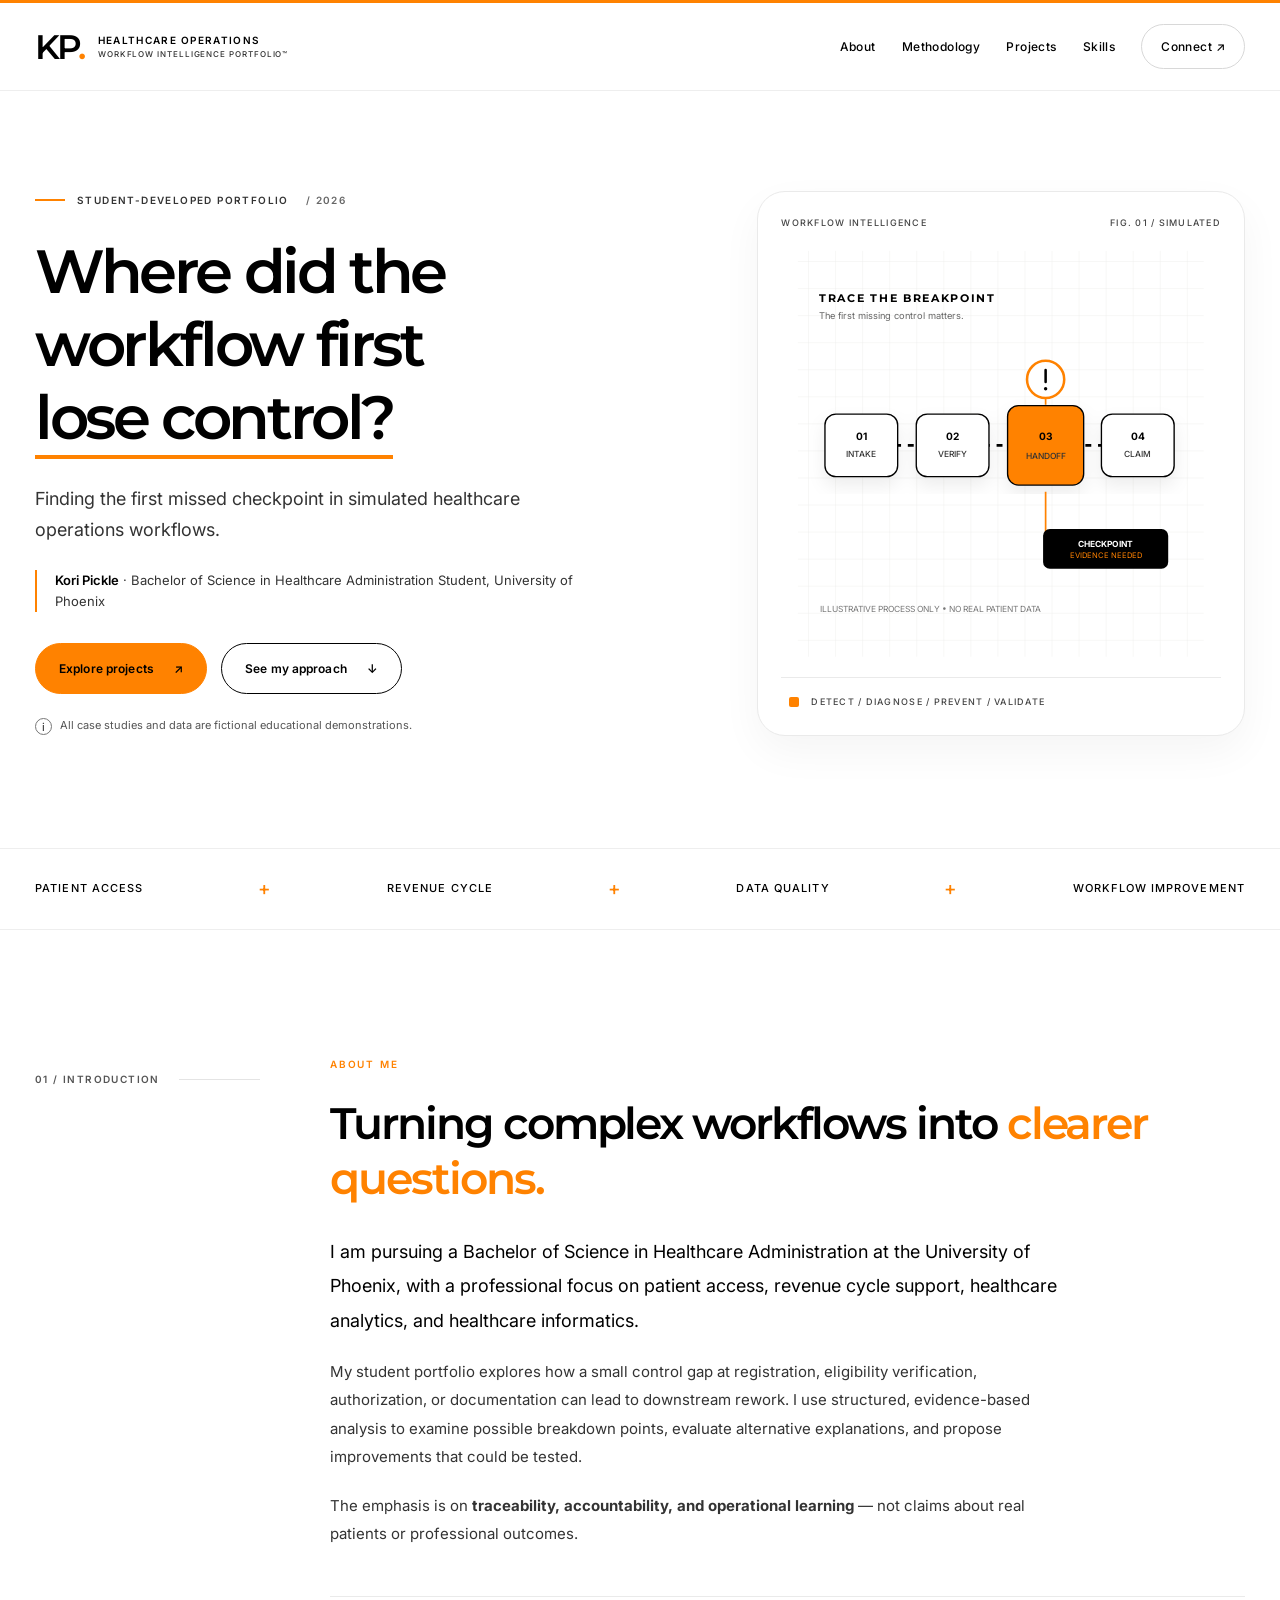
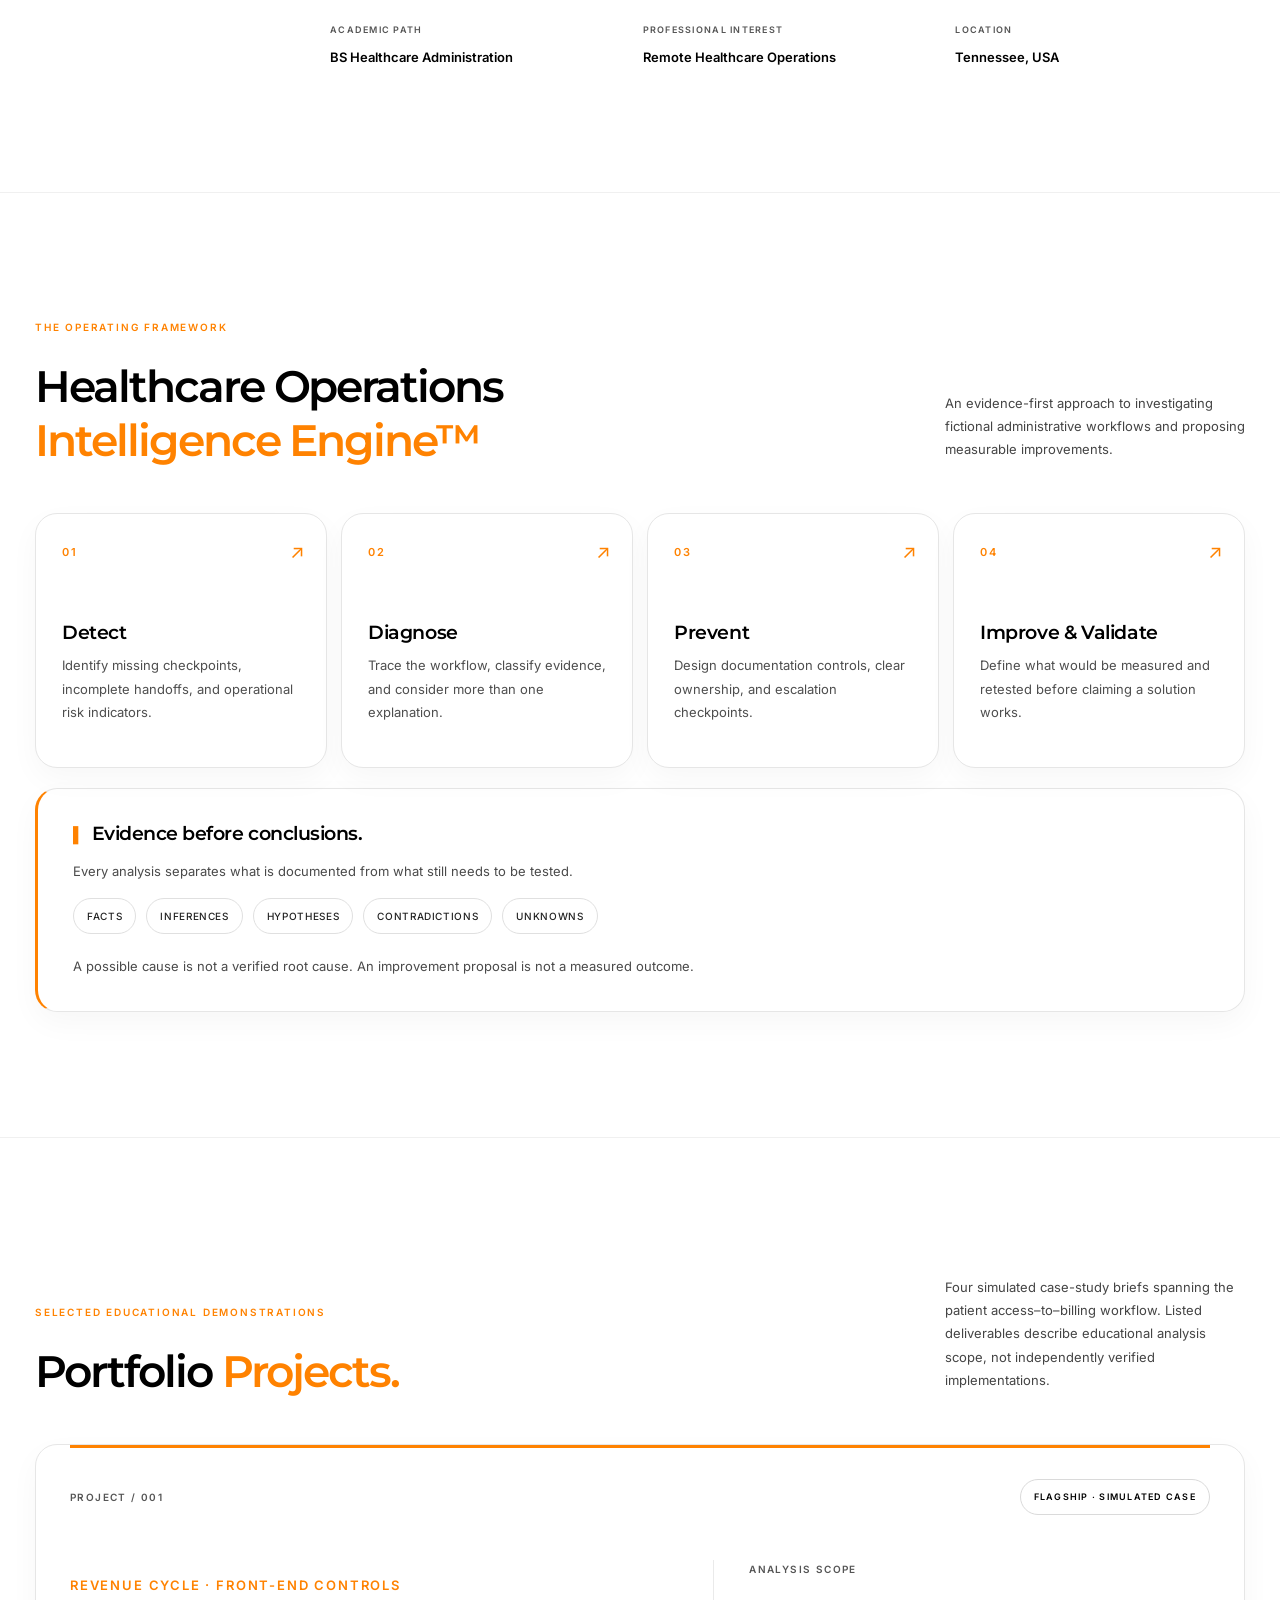
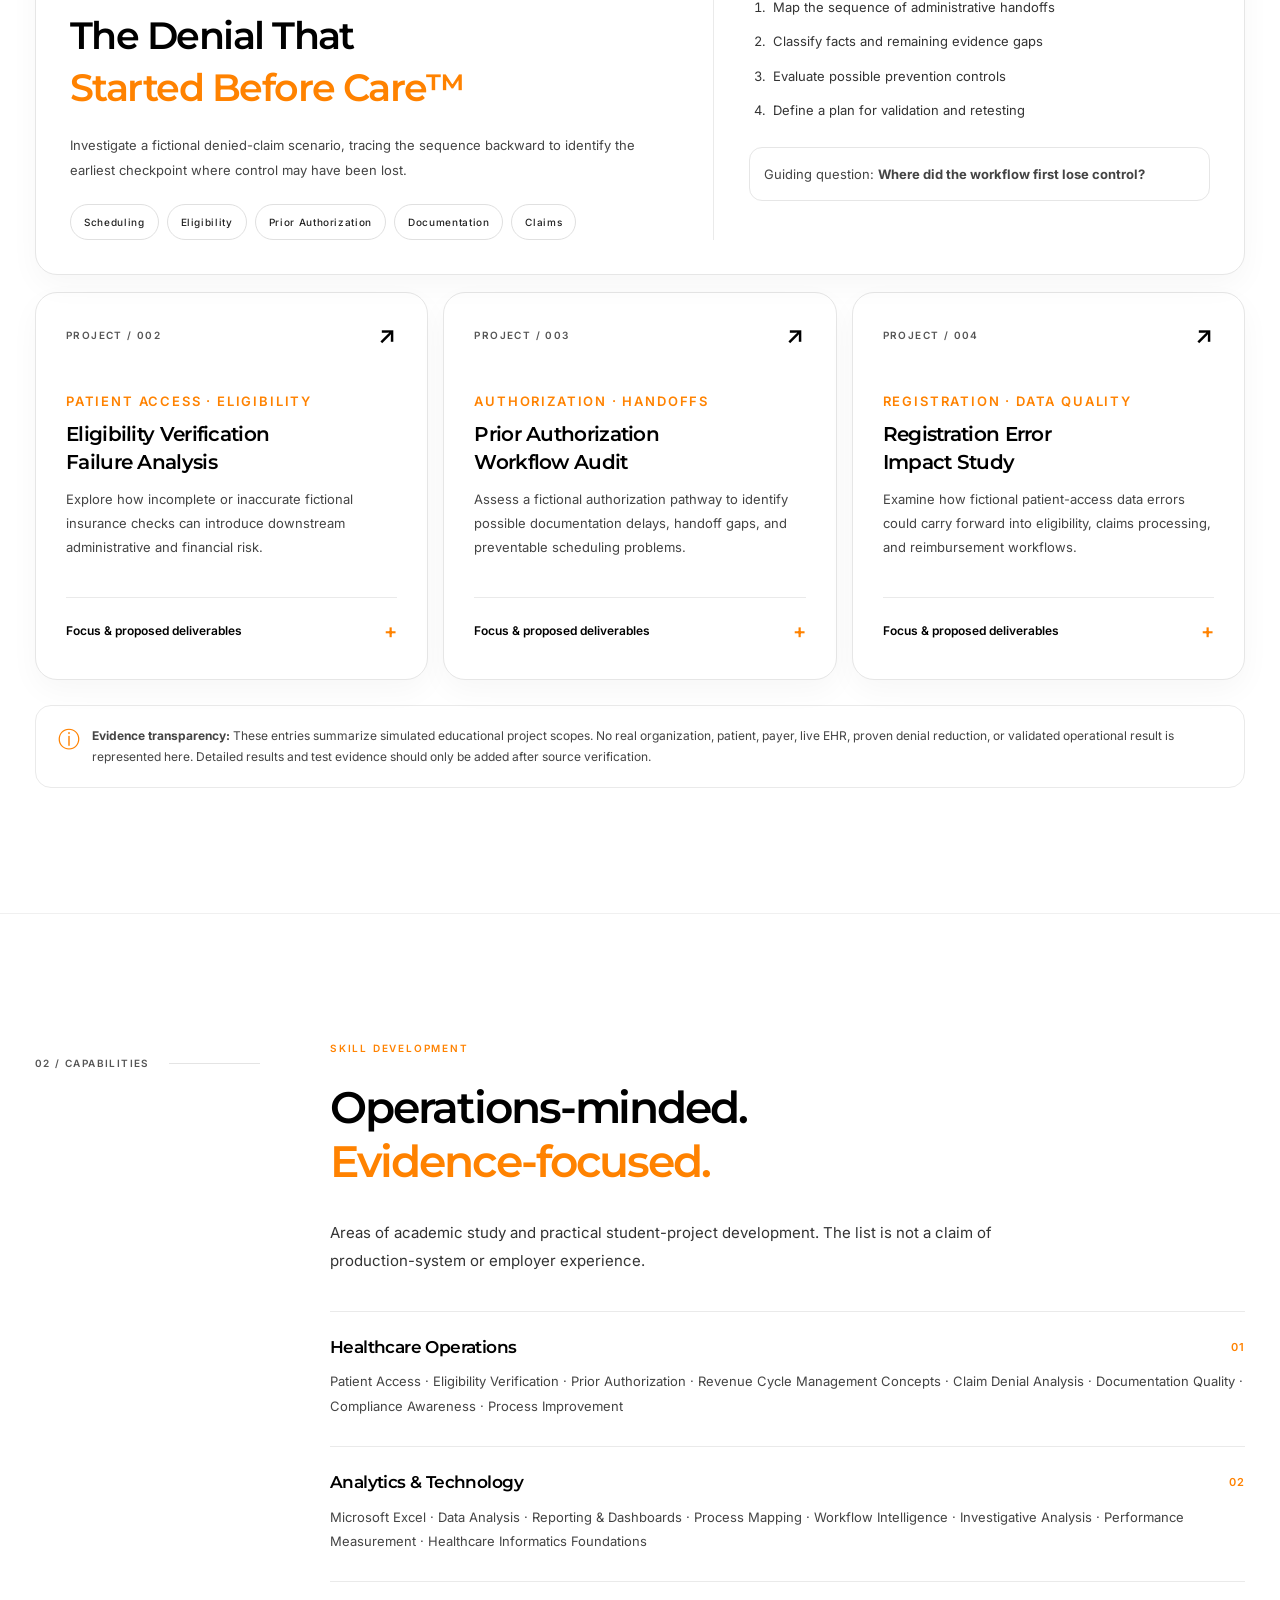
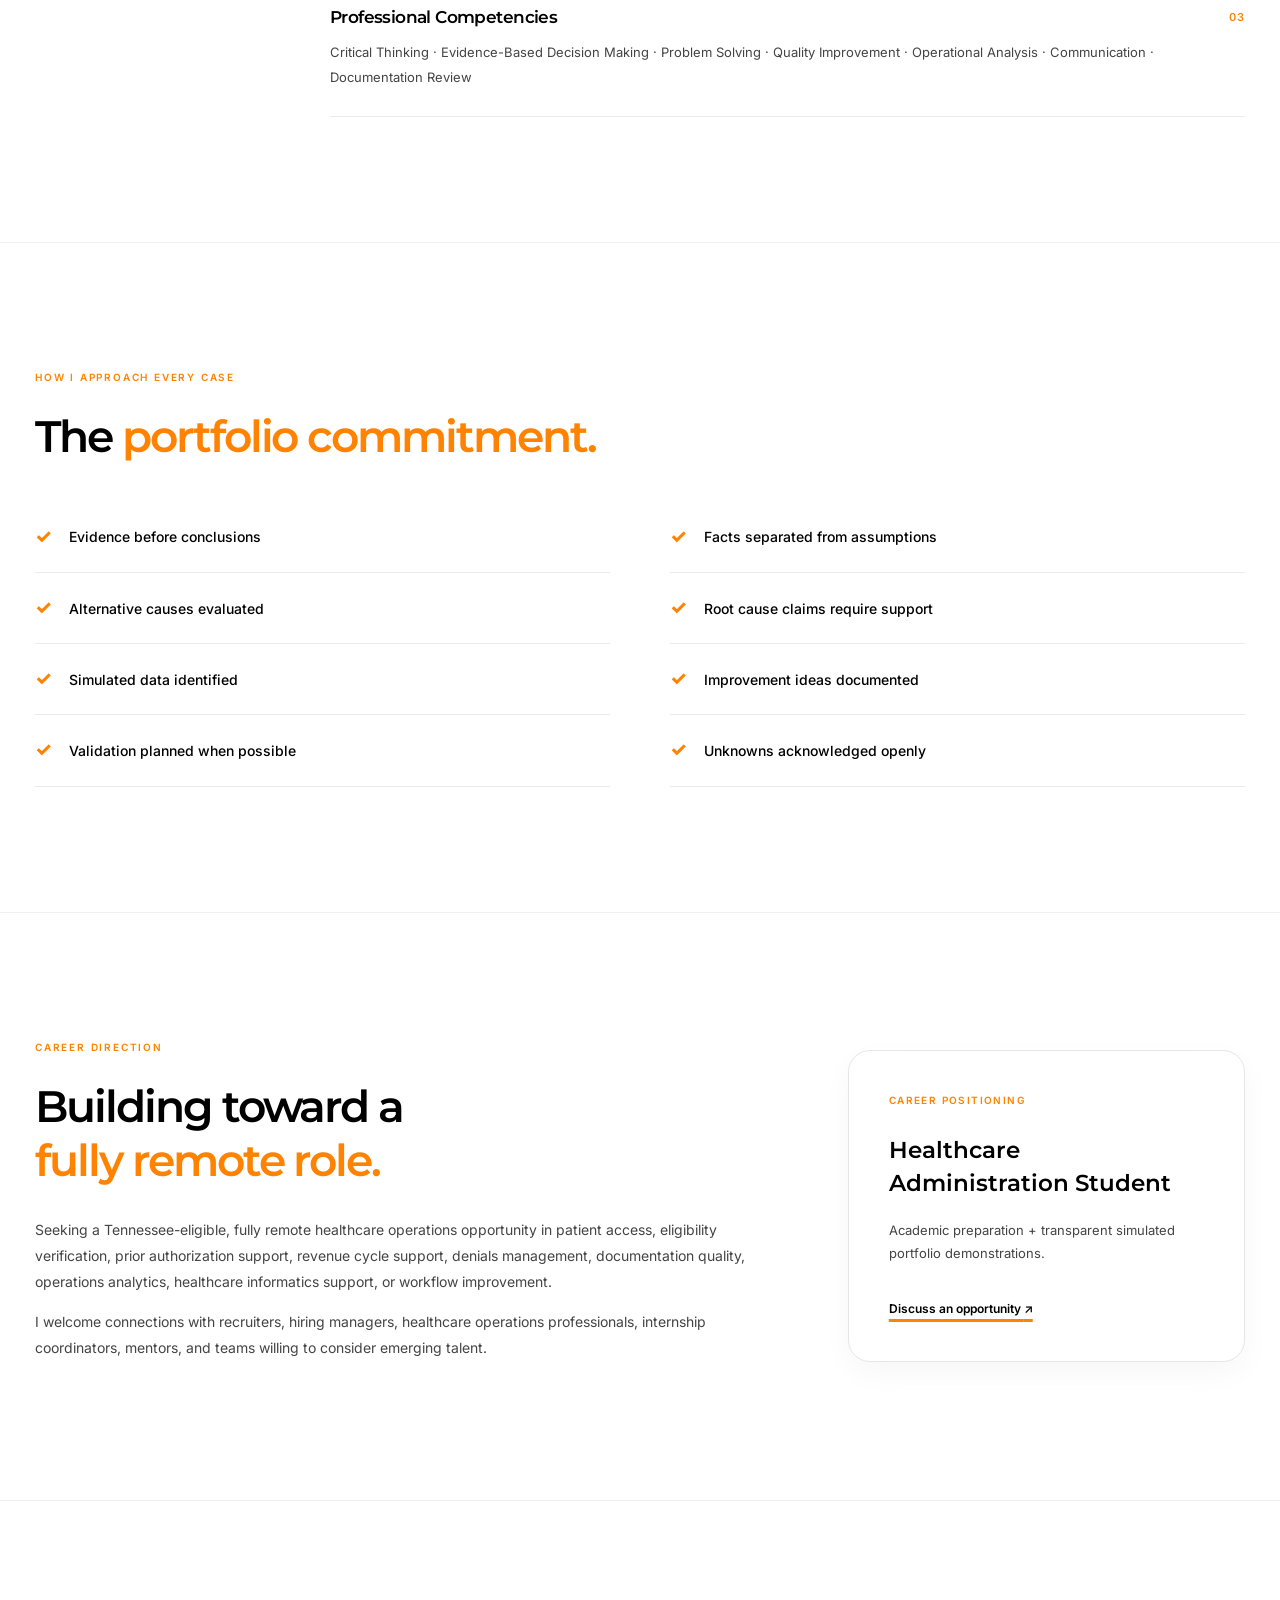
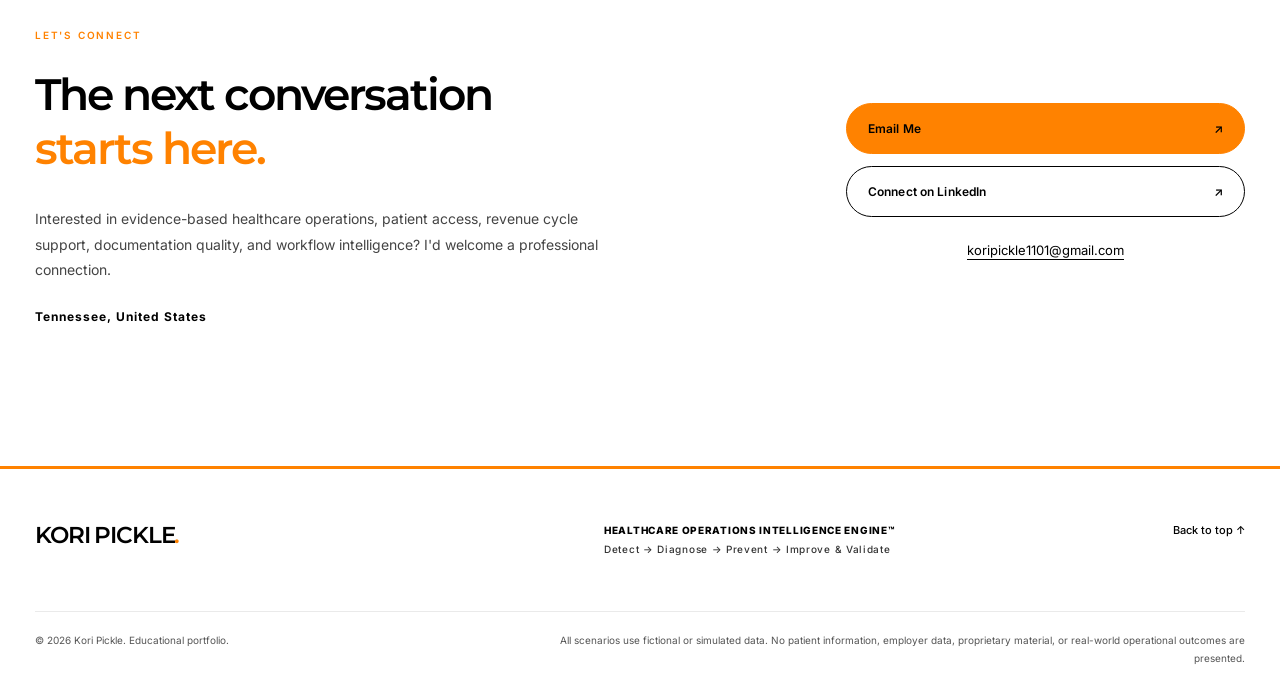
==== commit a7f5be66: "Apply editorial exact-white Tennessee-orange sans-serif style on isolated preview branch" ====
--- a/docs/index.html
+++ b/docs/index.html
@@ -14,6 +14,7 @@
   <link rel="preconnect" href="https://fonts.gstatic.com" crossorigin>
   <link href="https://fonts.googleapis.com/css2?family=Inter:wght@400;500;600;700&family=Montserrat:wght@500;600;700;800&display=swap" rel="stylesheet">
   <link rel="stylesheet" href="styles.css">
+  <link rel="stylesheet" href="editorial-v3.css">
 </head>
 <body>
   <a class="skip-link" href="#main">Skip to main content</a>
@@ -79,7 +80,7 @@
             <path d="M313 305V352H407" stroke="#FF8200" fill="none" stroke-width="2"/>
             <rect x="310" y="349" width="148" height="47" rx="8" fill="#000000"/>
             <text x="384" y="370" text-anchor="middle" fill="#FFFFFF" font-family="Inter, Arial, sans-serif" font-size="10" font-weight="700">CHECKPOINT</text>
-            <text x="384" y="383" text-anchor="middle" fill="#FFB05A" font-family="Inter, Arial, sans-serif" font-size="9">EVIDENCE NEEDED</text>
+            <text x="384" y="383" text-anchor="middle" fill="#FF8200" font-family="Inter, Arial, sans-serif" font-size="9">EVIDENCE NEEDED</text>
             <text x="45" y="81" fill="#000000" font-family="Montserrat, Arial, sans-serif" font-size="13" font-weight="700" letter-spacing="2">TRACE THE BREAKPOINT</text>
             <text x="45" y="101" fill="#666666" font-family="Inter, Arial, sans-serif" font-size="11">The first missing control matters.</text>
             <text x="46" y="447" fill="#777777" font-family="Inter, Arial, sans-serif" font-size="10">ILLUSTRATIVE PROCESS ONLY • NO REAL PATIENT DATA</text>
--- a/docs/styles.css
+++ b/docs/styles.css
@@ -3,4 +3,4 @@
 @media (max-width:1050px){.container{width:calc(100% - 48px)}.hero-grid{gap:35px}.hero h1{font-size:50px}.primary-nav{gap:14px}.brand-copy{letter-spacing:.8px}.section{padding:90px 0}.split-layout{grid-template-columns:165px 1fr;gap:42px}.project-grid{gap:10px}.project-card{padding:20px}.project-card h3{font-size:18px}}
 @media (max-width:800px){.container{width:calc(100% - 36px)}.header-inner{min-height:77px}.brand-mark{font-size:27px}.brand-copy strong{font-size:9px}.brand-copy small{font-size:7px}.menu-toggle{display:flex;flex-direction:column;justify-content:center;gap:5px;width:40px;height:40px;border:1px solid #ddd;border-radius:7px;background:#fff;padding:9px}.menu-toggle span{height:2px;width:100%;background:#000}.primary-nav{display:none;position:absolute;top:100%;left:0;right:0;background:#fff;border-bottom:1px solid var(--border);padding:20px 25px;box-shadow:0 15px 22px rgba(0,0,0,.08);flex-direction:column;align-items:stretch;gap:18px}.primary-nav.is-open{display:flex}.primary-nav a{padding:6px 0}.primary-nav .nav-contact{padding:10px 13px;text-align:center}.hero{padding:67px 0 78px}.hero-grid{grid-template-columns:1fr}.hero h1{font-size:clamp(38px,7.5vw,55px)}.hero-art{max-width:580px}.ticker-inner{gap:10px;flex-wrap:wrap;justify-content:center}.ticker-inner span{font-size:10px}.section{padding:76px 0}.split-layout{display:block}.section-side{margin-bottom:30px;padding:0}.side-rule{max-width:75px}.section-heading{display:block}.section-heading-note{max-width:570px;margin-top:18px}.steps-grid{grid-template-columns:repeat(2,1fr)}.project-grid{grid-template-columns:1fr}.project-card{min-height:0}.project-card .project-category{margin-top:30px}.featured-body{gap:28px}.featured-aside{padding-left:22px}.career-layout,.contact-layout{grid-template-columns:1fr;gap:33px}.career-box{max-width:600px}.contact-actions{max-width:460px}.footer-top{grid-template-columns:1fr 1fr}.back-top{grid-column:1/-1}.footer-bottom{display:block}.footer-bottom p:last-child{text-align:left;margin-top:8px}}
 @media (max-width:550px){body{font-size:14px}.container{width:calc(100% - 32px)}.brand{gap:10px}.brand-mark{font-size:24px}.brand-copy strong{font-size:8px;letter-spacing:.7px}.brand-copy small{font-size:6px;letter-spacing:.75px}.hero h1{letter-spacing:-2.4px;font-size:clamp(35px,10vw,49px);margin:26px 0 19px}.hero-deck{font-size:17px}.eyebrow{font-size:8px;letter-spacing:1.2px;gap:7px}.eyebrow-line{width:18px}.hero-actions{display:grid;grid-template-columns:1fr}.button{width:100%}.hero-art{padding:10px}.art-caption,.art-footer{font-size:7px}.ticker-inner{gap:7px}.ticker-inner span{font-size:8px;letter-spacing:.7px}.section{padding:68px 0}.kicker{font-size:9px}.section-heading{margin-bottom:28px}h2{font-size:clamp(29px,8.3vw,38px);letter-spacing:-1.2px}.section-main .lead{font-size:17px!important}.fact-row{grid-template-columns:1fr;gap:18px}.steps-grid{grid-template-columns:1fr}.step-card{min-height:0;padding:23px}.step-card h3{margin:30px 0 9px}.evidence-panel{padding:25px 19px}.evidence-heading h3{font-size:18px}.evidence-tags span{font-size:9px}.featured-project{padding:23px 18px}.featured-project:before{left:18px;right:18px}.featured-meta{gap:10px;flex-wrap:wrap}.label-tag{font-size:8px}.featured-body{grid-template-columns:1fr;padding-top:30px}.featured-aside{border-left:0;border-top:1px solid #e5e5e5;padding:22px 0 0}.featured-body h3{font-size:26px}.project-card{padding:22px}.principles-grid{grid-template-columns:1fr}.career-box{padding:26px}.footer-top{grid-template-columns:1fr}.footer-bottom{margin-top:35px}.orange-emphasis{white-space:normal}}
-@media (prefers-reduced-motion:reduce){html{scroll-behavior:auto}*,*:before,*:after{transition:none!important;animation:none!important}}+@media (prefers-reduced-motion:reduce){html{scroll-behavior:auto}*,*:before,*:after{transition:none!important;animation:none!important}}
--- a/docs/editorial-v3.css
+++ b/docs/editorial-v3.css
@@ -0,0 +1,234 @@
+/* KORI PICKLE — FEMININE EDITORIAL / RECRUITER-SAFE BRAND v3
+   The entire page is #FFFFFF. Accent exclusively #FF8200.
+   Editorial typography is 100% sans serif: Montserrat + Inter.
+   This is intentionally a non-destructive layer over styles.css. */
+:root {
+  --orange: #FF8200;
+  --black: #000000;
+  --gray: #333333;
+  --muted: #505050;
+  --border: #EAEAEA;
+  --white: #FFFFFF;
+  --font-head: 'Montserrat', Arial, sans-serif;
+  --font-body: 'Inter', Arial, sans-serif;
+  --shadow: 0 16px 42px rgba(0,0,0,.045);
+}
+html { scroll-padding-top: 86px; }
+html, body { background: #FFFFFF !important; color: #000000; }
+body { font-family: var(--font-body); font-weight: 400; line-height: 1.8; }
+.section, .site-header, .ticker, .featured-project, .step-card,
+.project-card, .career-box, .evidence-panel, .hero-art, .site-footer,
+.featured-aside p, .evidence-tags span, .tag-list li, .menu-toggle,
+.primary-nav, .primary-nav .nav-contact {
+  background: #FFFFFF !important;
+  background-image: none !important;
+}
+.top-rule { background:#FF8200 !important; height: 3px; }
+.site-header {
+  border-bottom: 1px solid #EEEEEE;
+  backdrop-filter: none;
+  box-shadow: none;
+}
+.header-inner { min-height: 87px; }
+.brand { gap: 15px; }
+.brand-mark {
+  font: 600 34px/1 var(--font-head);
+  letter-spacing: -.09em;
+  color:#000000;
+}
+.brand-dot, .footer-brand span, .ticker-cross, .panel-marker, .check,
+.project-card details summary::after, .text-orange, .step-no,
+.featured-body .text-orange, .brand-mark .brand-dot {
+  color:#FF8200 !important;
+}
+.brand-copy { letter-spacing: .06em; line-height:1.55; }
+.brand-copy strong {font-size: 10px; font-weight:600; color:#000; letter-spacing:.13em;}
+.brand-copy small {font-size: 8px; font-weight:500; color:#333; letter-spacing:.115em;}
+.primary-nav { gap: 26px; }
+.primary-nav a {font-weight:500; letter-spacing:.035em; color:#000; font-size:12px;}
+.primary-nav a:hover,.primary-nav a:focus-visible { color:#FF8200 !important; }
+.primary-nav .nav-contact {border:1px solid #D8D8D8; border-radius:50px; padding:11px 19px;}
+.primary-nav .nav-contact:hover {background:#FF8200 !important; border-color:#FF8200; color:#000 !important;}
+.container {max-width:1210px;}
+.section { border-color:#F0F0F0; padding-top:125px; padding-bottom:125px; }
+.hero {padding-top:100px; padding-bottom:112px;}
+.hero-grid {grid-template-columns:minmax(0,1.14fr) minmax(320px,.86fr); gap:76px;}
+.eyebrow,.kicker,.section-number,.project-category,.fact-label,.step-no,.project-number,
+.label-tag,.art-caption,.art-footer,.aside-title,.card-top,.career-box>span {
+  font-family:var(--font-body);
+  font-weight:600;
+  letter-spacing:.14em;
+  text-transform:uppercase;
+}
+.eyebrow { font-size:10px; gap:12px; color:#333; white-space:normal; }
+.eyebrow-line { background:#FF8200; height:2px; width:30px; }
+.eyebrow-index { color:#666; }
+.hero h1 {
+  font-family:var(--font-head);
+  font-weight:600;
+  font-size:clamp(43px,4.8vw,68px);
+  letter-spacing:-.055em;
+  line-height:1.19;
+  margin:26px 0 30px;
+  color:#000000;
+}
+.orange-emphasis {position:relative; color:#000; white-space:nowrap;}
+.orange-emphasis::after {
+  content:'';
+  position:absolute; left:0; right:0; bottom:-5px;
+  height:4px; background:#FF8200; z-index:0;
+}
+.hero-deck {color:#333; font-size:18px; line-height:1.7; font-weight:400; max-width:530px; margin-bottom:24px;}
+.hero-identity {color:#333; font-size:13px; border-left:2px solid #FF8200; padding-left:18px; margin-bottom:31px;}
+.hero-identity strong {color:#000; font-weight:600;}
+.hero-actions {gap:14px;}
+.button {
+  border-radius:50px; min-height:51px; padding:13px 23px;
+  font-size:12px; font-weight:600; letter-spacing:.01em;
+  box-shadow:none; transition:transform .2s ease, box-shadow .2s ease;
+}
+.button:hover{ transform:translateY(-2px); box-shadow:0 9px 18px rgba(0,0,0,.06); }
+.button-primary {border:1px solid #FF8200; color:#000; background:#FF8200 !important;}
+.button-secondary {border:1px solid #000; color:#000; background:#FFF !important;}
+.micro-note {font-size:11px; color:#555;}
+.micro-icon {font:500 11px/17px var(--font-body); color:#444;}
+.hero-art {border-radius:28px; border:1px solid #EAEAEA; box-shadow:var(--shadow); padding:23px;}
+.hero-art svg {border-radius:12px;}
+.art-caption,.art-footer {font-size:9px; color:#444; font-weight:500;}
+.art-orange-square{background:#FF8200; border-radius:2px;}
+.ticker {border-color:#EEEEEE;}
+.ticker-inner {padding:23px 0; font-weight:500; letter-spacing:.10em;}
+.ticker-inner span {font-weight:500;}
+.ticker-cross {font-weight:500;}
+.kicker {color:#FF8200 !important; font-size:10px; font-weight:600; letter-spacing:.18em; margin-bottom:24px;}
+.section-number,.fact-label,.card-top,.project-number,.aside-title {color:#555;}
+.side-rule {background:#E4E4E4;}
+h1,h2,h3,h4,.footer-brand {color:#000 !important; font-family:var(--font-head);}
+h2 {
+  font-weight:600;
+  font-size:clamp(30px,3.4vw,49px);
+  line-height:1.25; letter-spacing:-.047em;
+  margin-bottom:29px;
+}
+h3 {font-weight:600; letter-spacing:-.035em; line-height:1.35;}
+.section-main>p:not(.kicker){font-size:15px; line-height:1.9; color:#333;}
+.section-main .lead {font-size:18px!important; color:#000 !important; font-weight:400;}
+.fact-row{border-top:1px solid #EAEAEA;}
+.fact-row strong{font-size:13px; font-weight:600; color:#000;}
+.section-heading-note {font-size:13px; color:#444; line-height:1.8;}
+.step-card,.project-card,.featured-project,.career-box,.evidence-panel{
+ border:1px solid #E6E6E6; border-radius:22px;
+ box-shadow:0 11px 30px rgba(0,0,0,.035);
+}
+.step-card {min-height:255px; padding:29px 26px;}
+.step-card:hover,.project-card:hover {border-color:#FF8200; transform:translateY(-2px);}
+.step-card {transition: transform .2s ease,border-color .2s ease;}
+.step-no {font-size:11px;}
+.step-arrow {font-weight:400; color:#FF8200;}
+.step-card h3 {font-size:19px; font-weight:600; margin-top:57px;}
+.step-card p {font-size:13px; color:#4E4E4E; line-height:1.8;}
+.evidence-panel {border-left:3px solid #FF8200; padding:32px 35px; margin-top:20px;}
+.evidence-heading h3 {font:600 19px/1.4 var(--font-head); letter-spacing:-.025em;}
+.evidence-panel>p,.evidence-panel .panel-note {font-size:13px; color:#4A4A4A;}
+.evidence-tags span,.tag-list li {
+  border:1px solid #E0E0E0; border-radius:30px;
+  color:#222; font-size:10px; letter-spacing:.065em;
+  font-weight:500; padding:8px 13px;
+}
+.featured-project { padding:34px; }
+.featured-project::before{background:#FF8200; left:34px; right:34px; height:3px;}
+.label-tag {border-radius:30px; color:#000; border:1px solid #DADADA; padding:9px 13px; font-size:9px;}
+.project-category {color:#FF8200 !important; font-weight:600; font-size:10px;}
+.featured-body h3 {font-size:clamp(26px,3vw,40px); letter-spacing:-.04em; font-weight:600;}
+.featured-body p,.project-card p {color:#444; line-height:1.85; font-size:13px;}
+.featured-aside {border-left:1px solid #EAEAEA;}
+.featured-aside ol {color:#333;}
+.featured-aside li {font-size:13px; line-height:1.8;}
+.featured-aside p {border:1px solid #E6E6E6; border-radius:13px; background:#FFF !important;}
+.project-card {padding:30px;}
+.project-card h3 {font-size:20px; line-height:1.4; font-weight:600; letter-spacing:-.035em;}
+.project-card details {border-color:#EAEAEA;}
+.project-card summary {font-weight:600; color:#000; font-size:12px;}
+.project-disclaimer {background:#FFF !important; border:1px solid #EAEAEA; border-radius:16px;}
+.project-disclaimer>span {color:#FF8200;}
+.project-disclaimer p {color:#444;}
+.skills-section,.principles-section,.career-section,.contact-section,.methodology-section {border-color:#F0F0F0;}
+.skill-group{border-color:#EAEAEA; padding:24px 0 27px;}
+.skill-group h3 {font-weight:600; font-size:17px; color:#000;}
+.skill-group h3 span {color:#FF8200;}
+.skill-group p{font-size:13px; color:#444;}
+.principles-grid p{color:#000; font-weight:500; border-color:#EAEAEA; font-size:14px;}
+.check{font-size:19px;}
+.career-box{padding:40px;}
+.career-box>span {color:#FF8200 !important;}
+.career-box strong {font:600 23px/1.45 var(--font-head); color:#000;}
+.career-box p{font-size:13px; color:#444;}
+.inline-link{font-size:12px; font-weight:600; text-decoration-color:#FF8200;}
+.contact-layout>div:first-child p:not(.kicker), .career-layout>div:first-child p:not(.kicker){font-size:14px; color:#444; line-height:1.85;}
+.contact-location{color:#000 !important;}
+.contact-email{color:#000;}
+.site-footer {border-top:3px solid #FF8200; padding-top:52px;}
+.footer-brand{font-size:23px; font-weight:600; letter-spacing:-.05em;}
+.footer-top p{color:#333; font-weight:500;}
+.footer-bottom {border-color:#EAEAEA;}
+.footer-bottom p {color:#555;}
+.back-top {color:#000; font-weight:500;}
+a:focus-visible,button:focus-visible,summary:focus-visible {outline:3px solid #FF8200; outline-offset:3px;}
+@media(max-width:1050px){
+  .hero-grid{gap:40px;}
+  .hero h1{font-size:clamp(38px,5.4vw,56px);}
+  .section{padding-top:89px;padding-bottom:89px;}
+  .step-card{padding:23px;}
+}
+@media(max-width:800px){
+  .header-inner{min-height:74px;}
+  .menu-toggle{display:flex; border-color:#E0E0E0; border-radius:12px;}
+  .menu-toggle span{background:#000;}
+  .primary-nav{background:#FFF !important;box-shadow:0 14px 28px rgba(0,0,0,.045);}
+  .primary-nav.is-open{display:flex;}
+  .hero-grid{grid-template-columns:1fr;}
+  .hero h1{font-size:clamp(36px,6.4vw,52px);}
+  .ticker-inner{flex-wrap:wrap;gap:13px;justify-content:space-between;}
+  .section{padding-top:76px;padding-bottom:76px;}
+  .featured-body{gap:26px;}
+  .project-grid{grid-template-columns:1fr;}
+  .project-card{min-height:0;}
+}
+@media(max-width:550px){
+  .container{width:calc(100% - 36px);}
+  .brand-mark{font-size:25px;}
+  .brand-copy strong{font-size:8px;}
+  .brand-copy small{font-size:7px;}
+  .hero{padding-top:66px;padding-bottom:70px;}
+  .hero h1{font-size:clamp(35px,9.1vw,43px);letter-spacing:-.055em; line-height:1.23;}
+  .hero-deck{font-size:16px;}
+  .hero-actions{gap:11px;}
+  .button{width:100%; justify-content:center; font-size:13px;}
+  .ticker-inner{justify-content:center;gap:9px;}
+  .ticker-inner span{font-size:9px;}
+  .section{padding-top:66px;padding-bottom:66px;}
+  h2{font-size:clamp(28px,7.7vw,37px);}
+  .section-main .lead{font-size:16px !important;}
+  .steps-grid{grid-template-columns:1fr;}
+  .step-card{min-height:0;}
+  .step-card h3{margin-top:32px;}
+  .featured-project{padding:22px 20px;}
+  .featured-project::before{left:20px;right:20px;}
+  .featured-body{display:grid;grid-template-columns:1fr;}
+  .featured-aside{border-left:0;border-top:1px solid #EAEAEA;padding:23px 0 0;}
+  .featured-body h3{font-size:26px;}
+  .project-card{padding:23px;}
+  .principles-grid{grid-template-columns:1fr;}
+  .career-box{padding:26px;}
+  .footer-bottom p:last-child{text-align:left;}
+}
+/* Android browsers set to Desktop site can otherwise shrink a 4-column page.
+   A coarse pointer hints that this is a handheld even if its CSS viewport is widened. */
+@media (pointer:coarse) and (max-width:1100px) and (min-width:801px) {
+  .hero-grid{grid-template-columns:1fr 1fr;gap:26px;}
+  .hero h1{font-size:clamp(38px,5.3vw,54px);}
+  .steps-grid{grid-template-columns:repeat(2,minmax(0,1fr));}
+  .project-grid{grid-template-columns:1fr 1fr;}
+  .section{padding-top:75px;padding-bottom:75px;}
+}
+@media(prefers-reduced-motion:reduce){*{animation:none!important;transition:none!important;} html{scroll-behavior:auto}}
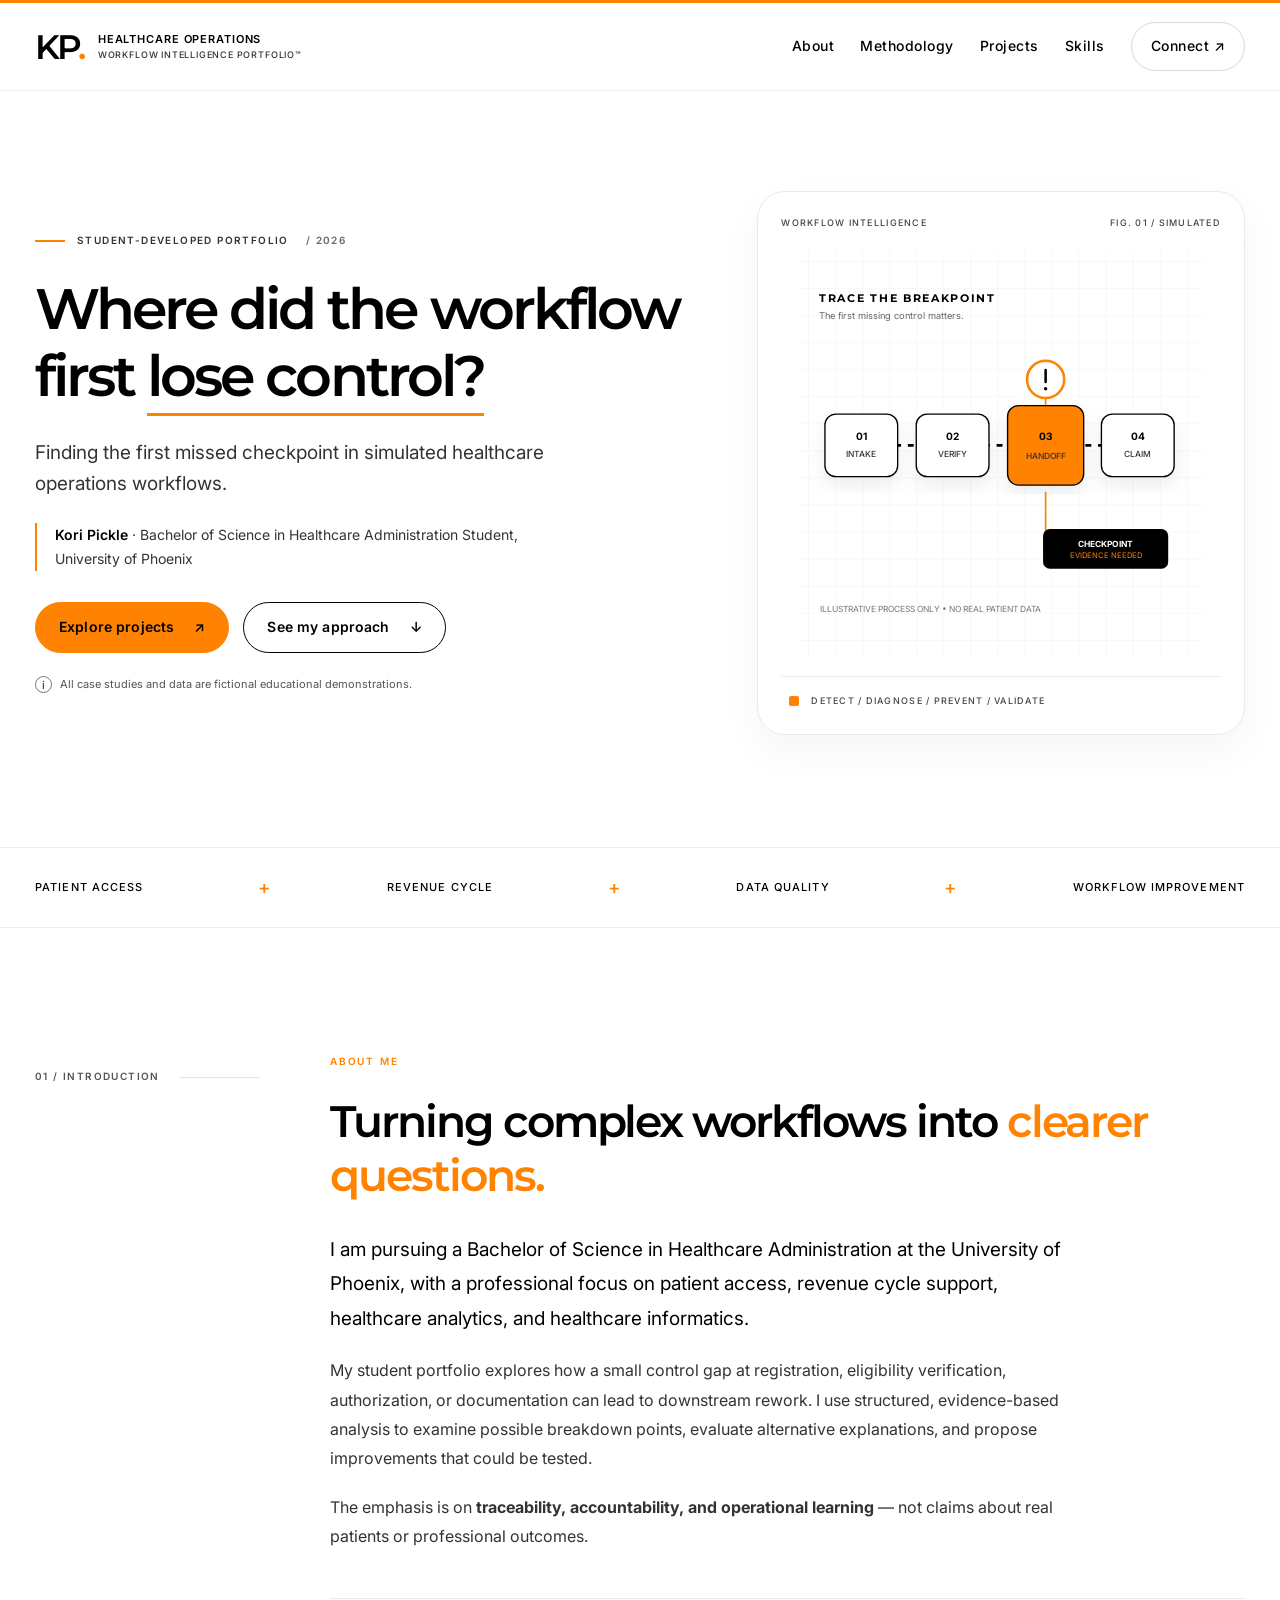
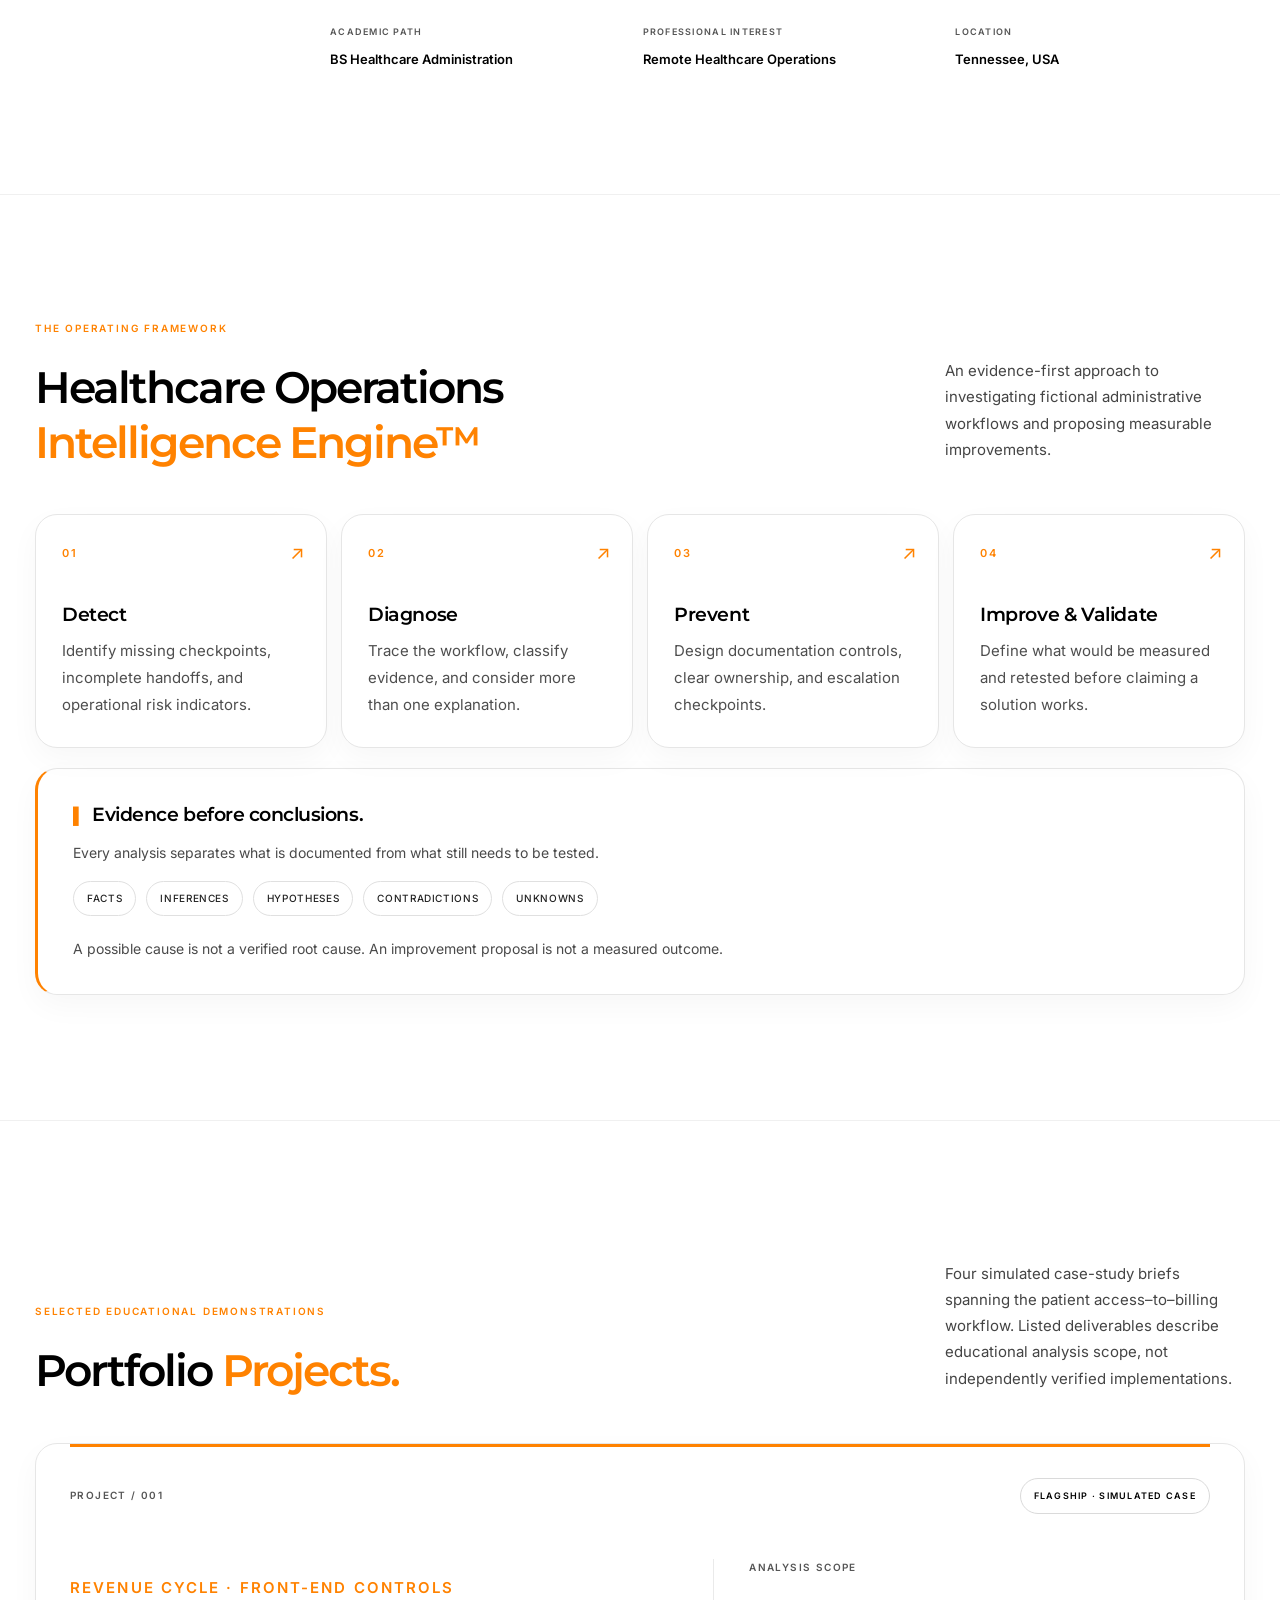
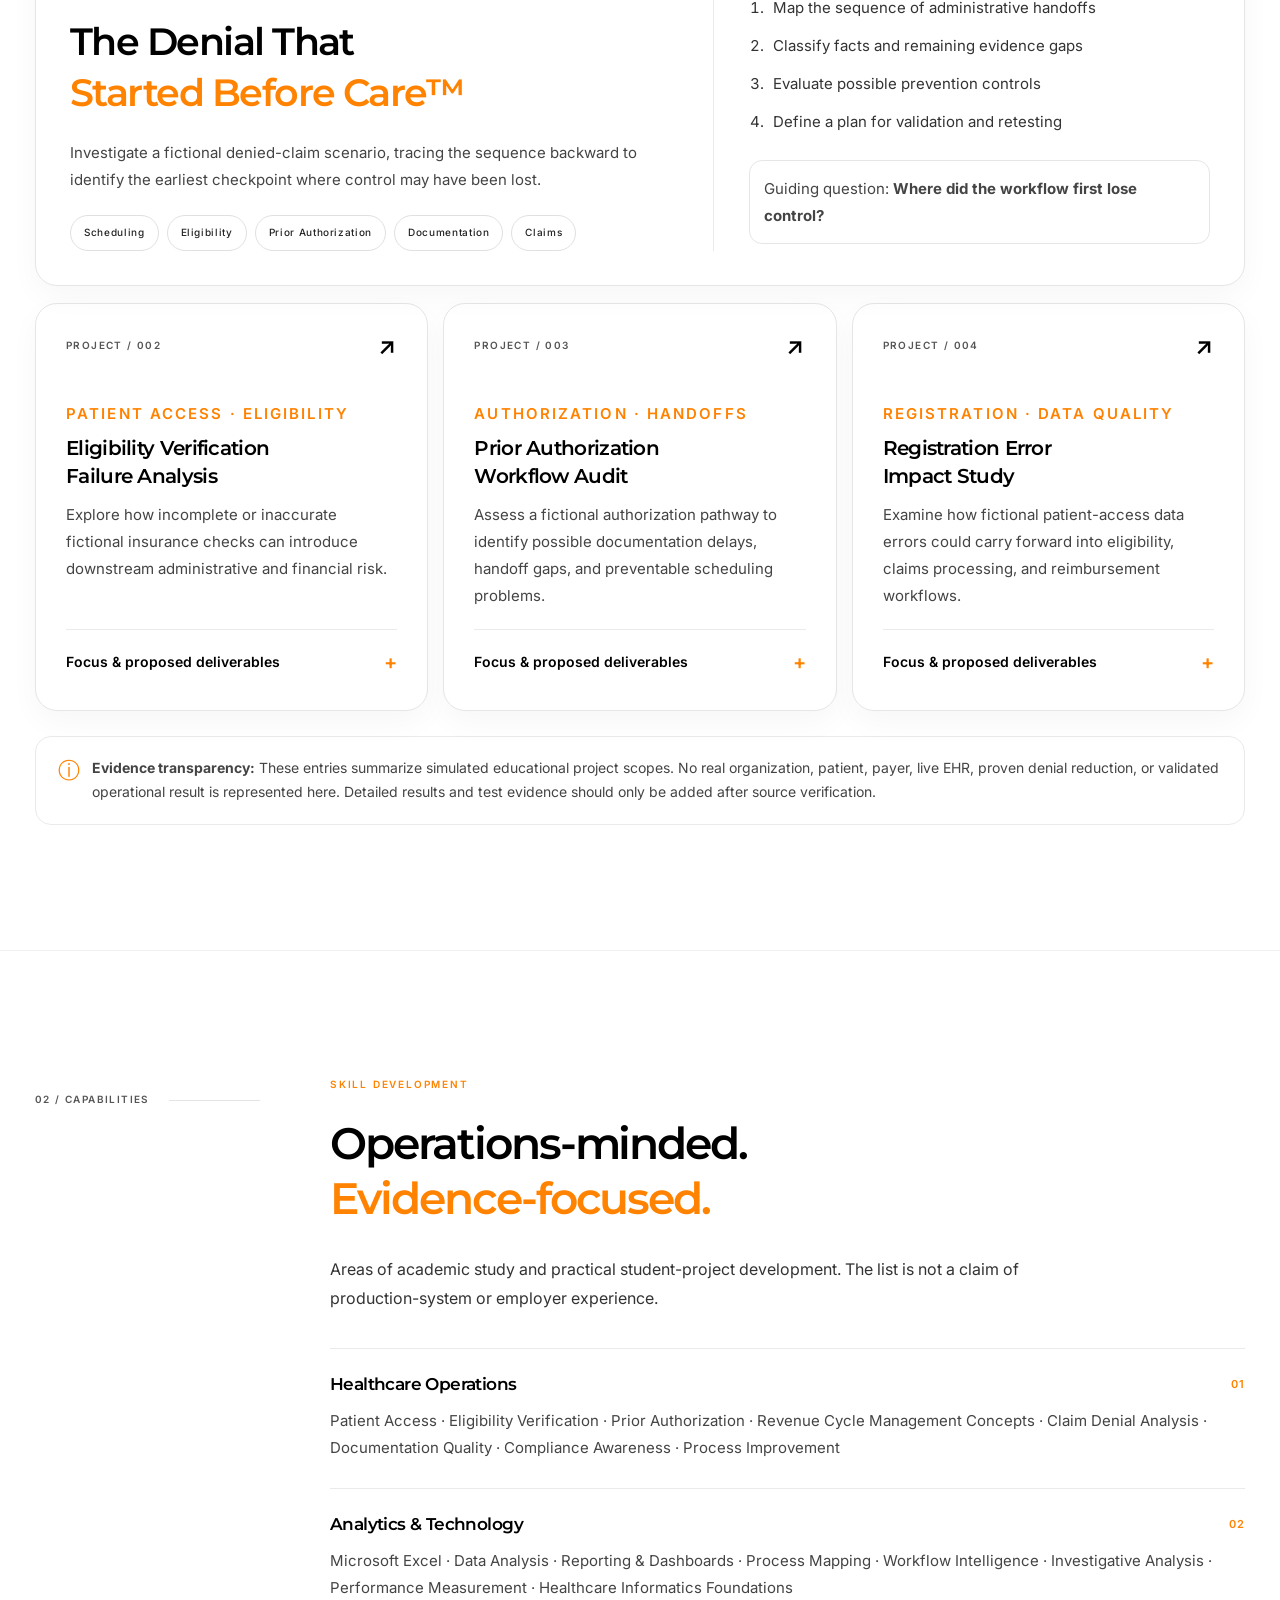
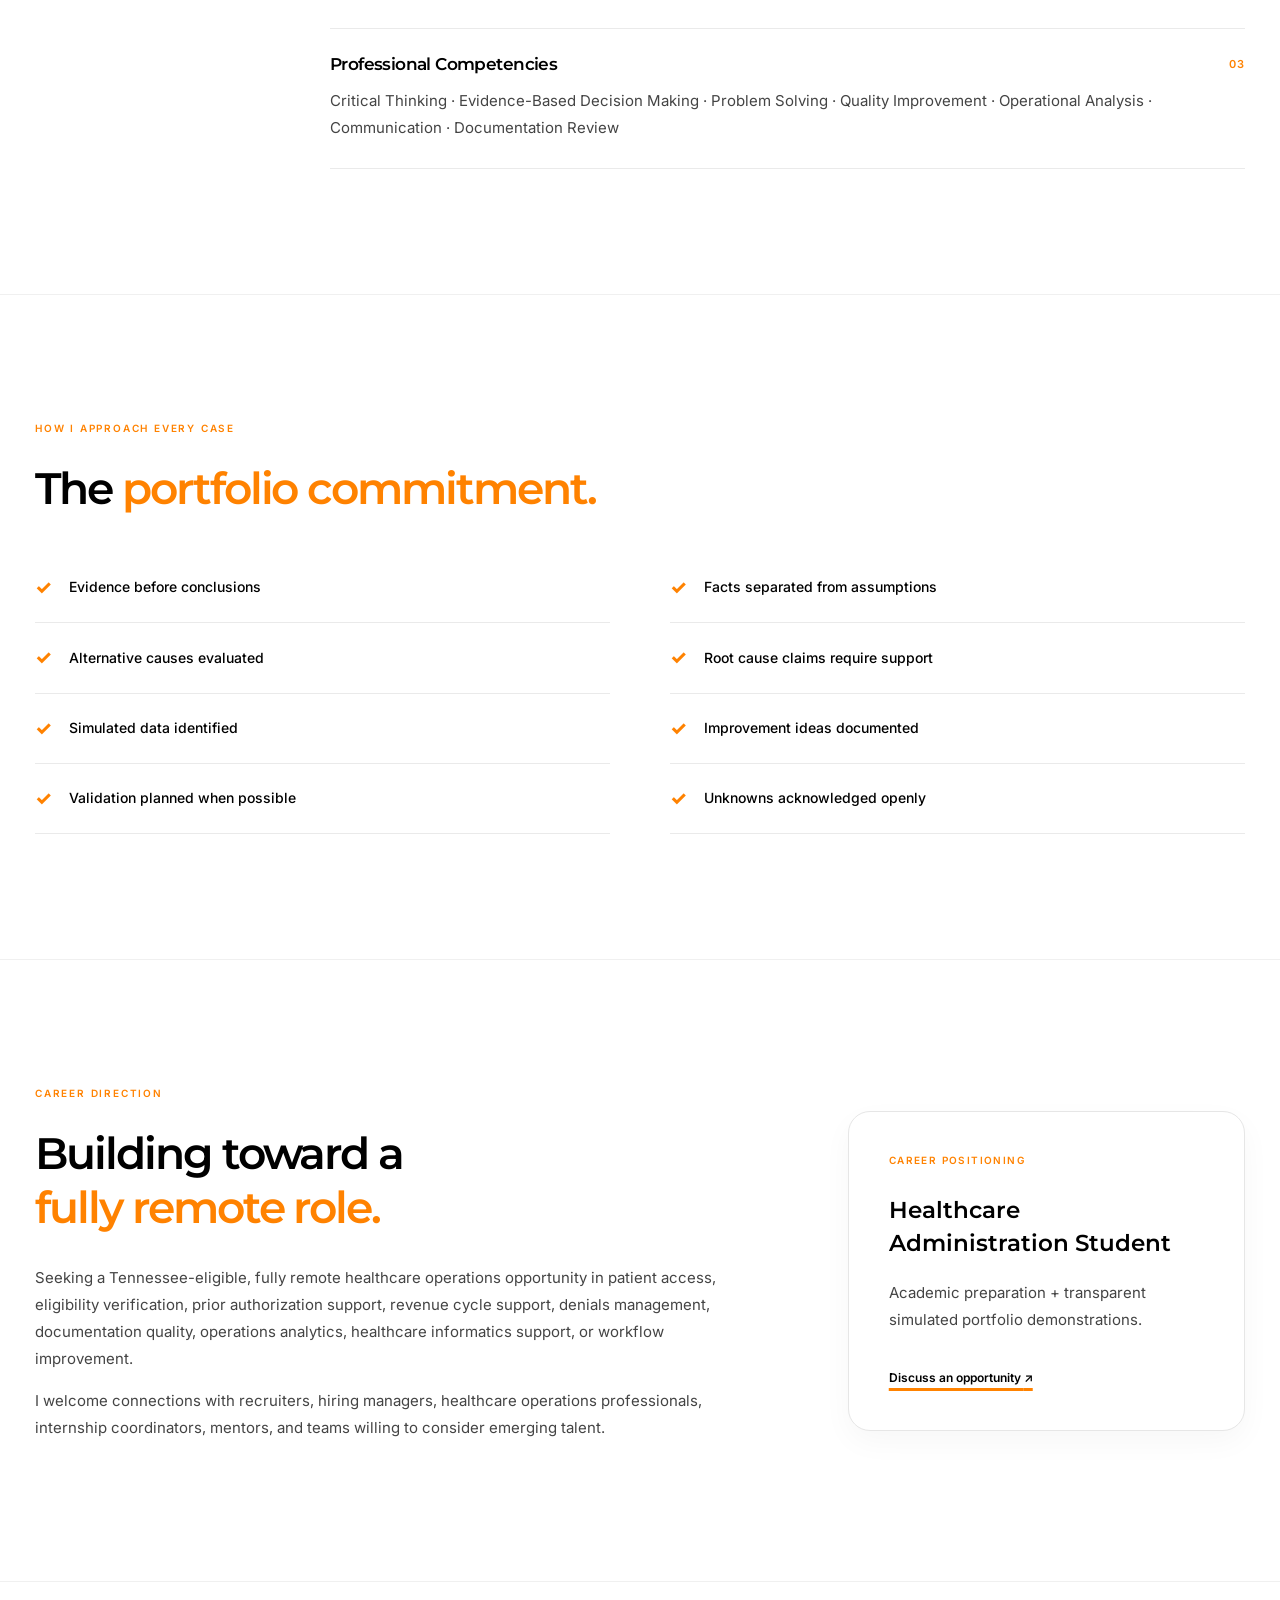
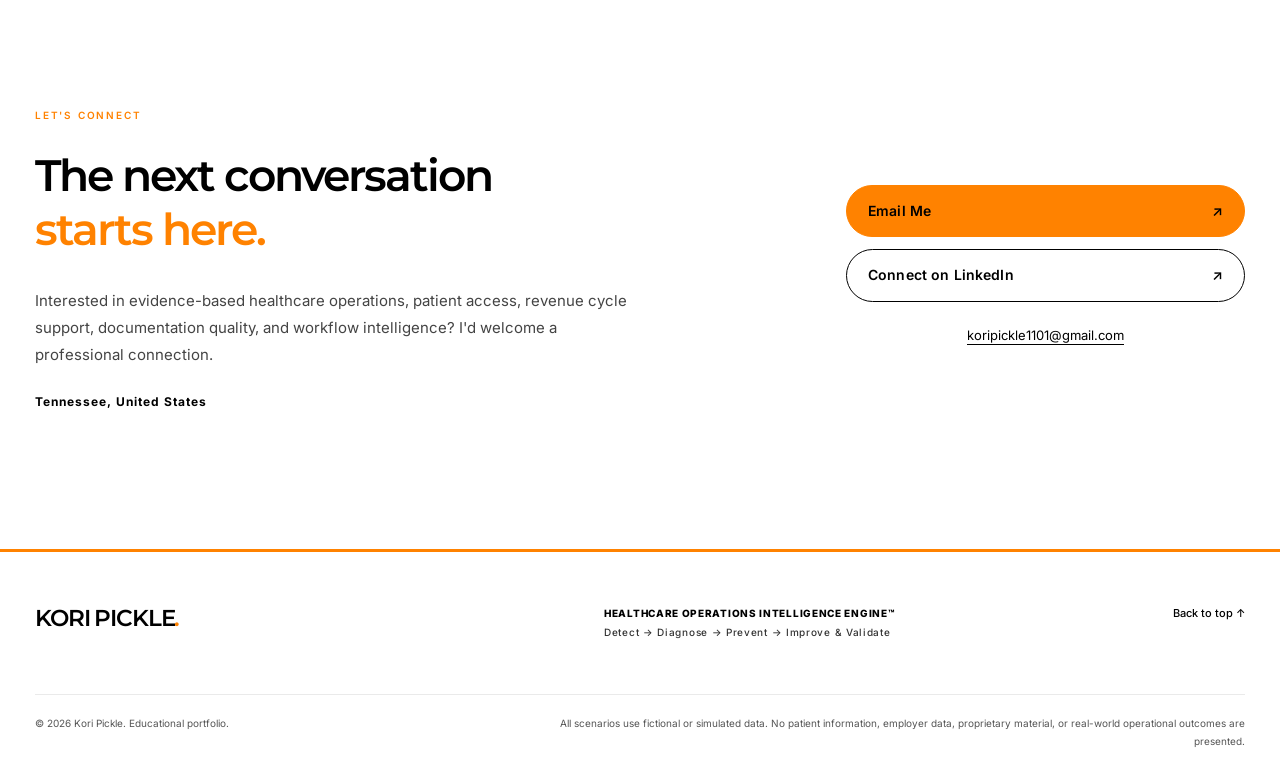
==== commit d0327718: "Apply refined Montserrat headline and accessible mobile navigation" ====
--- a/docs/index.html
+++ b/docs/index.html
@@ -15,6 +15,7 @@
   <link href="https://fonts.googleapis.com/css2?family=Inter:wght@400;500;600;700&family=Montserrat:wght@500;600;700;800&display=swap" rel="stylesheet">
   <link rel="stylesheet" href="styles.css">
   <link rel="stylesheet" href="editorial-v3.css">
+  <link rel="stylesheet" href="mobile-editorial-v4.css">
 </head>
 <body>
   <a class="skip-link" href="#main">Skip to main content</a>
@@ -26,7 +27,7 @@
         <span class="brand-copy"><strong>HEALTHCARE OPERATIONS</strong><small>WORKFLOW INTELLIGENCE PORTFOLIO™</small></span>
       </a>
       <button class="menu-toggle" type="button" aria-expanded="false" aria-controls="primary-nav" aria-label="Open navigation menu">
-        <span></span><span></span><span></span>
+        <span></span><span></span><span></span><span class="menu-toggle-label">Menu</span>
       </button>
       <nav class="primary-nav" id="primary-nav" aria-label="Main navigation">
         <a href="#about">About</a>
@@ -43,7 +44,7 @@
       <div class="container hero-grid">
         <div class="hero-copy">
           <div class="eyebrow"><span class="eyebrow-line"></span> STUDENT-DEVELOPED PORTFOLIO <span class="eyebrow-index">/ 2026</span></div>
-          <h1 id="hero-title">Where did the<br>workflow first<br><span class="orange-emphasis">lose control?</span></h1>
+          <h1 id="hero-title">Where did the workflow first <span class="orange-emphasis">lose control?</span></h1>
           <p class="hero-deck">Finding the first missed checkpoint in simulated healthcare operations workflows.</p>
           <p class="hero-identity"><strong>Kori Pickle</strong> <span aria-hidden="true">·</span> Bachelor of Science in Healthcare Administration Student, University of Phoenix</p>
           <div class="hero-actions">
@@ -154,4 +155,4 @@
   <footer class="site-footer"><div class="container"><div class="footer-top"><div class="footer-brand">KORI PICKLE<span>.</span></div><div><p>HEALTHCARE OPERATIONS INTELLIGENCE ENGINE™</p><p>Detect → Diagnose → Prevent → Improve &amp; Validate</p></div><a href="#top" class="back-top">Back to top ↑</a></div><div class="footer-bottom"><p>© <span id="year">2026</span> Kori Pickle. Educational portfolio.</p><p>All scenarios use fictional or simulated data. No patient information, employer data, proprietary material, or real-world operational outcomes are presented.</p></div></div></footer>
   <script src="script.js" defer></script>
 </body>
-</html>
+</html>
--- a/docs/mobile-editorial-v4.css
+++ b/docs/mobile-editorial-v4.css
@@ -0,0 +1,162 @@
+/* Kori Pickle — Mobile editorial refinement v4.
+ * Exact brand: white #FFFFFF, orange #FF8200, black #000000.
+ * Typeface: Montserrat Semi-Bold / Inter. No alternate palette or serif.
+ * Layered after editorial-v3.css; keep previous source for rollback. */
+:root {
+  --orange:#FF8200;
+  --black:#000000;
+  --white:#FFFFFF;
+  --font-head:'Montserrat',Arial,sans-serif;
+  --font-body:'Inter',Arial,sans-serif;
+}
+html { scroll-padding-top:88px; }
+html,body { background:#FFFFFF !important; }
+body { color:#000000; font-size:16px; line-height:1.75; }
+.hero h1 {
+  max-width:670px;
+  font-family:var(--font-head);
+  font-weight:600;
+  font-size:clamp(43px,4.45vw,66px);
+  line-height:1.17;
+  letter-spacing:-.052em;
+  text-wrap:balance;
+  margin:27px 0 27px;
+}
+.orange-emphasis { position:relative; display:inline; white-space:normal; color:#000000 !important; }
+.orange-emphasis::after { height:3px; bottom:-6px; background:#FF8200 !important; }
+.hero-deck {font-size:19px; line-height:1.65;}
+.hero-identity {font-size:14px; line-height:1.7;}
+.section-main>p:not(.kicker) {font-size:16px; line-height:1.82;}
+.section-main .lead {font-size:19px !important;line-height:1.75;}
+.section-heading-note {font-size:15px;line-height:1.75;}
+.step-card p,.featured-body p,.project-card p,.featured-aside li,
+.skill-group p,.career-box p,.contact-layout>div:first-child p:not(.kicker),
+.career-layout>div:first-child p:not(.kicker) {font-size:15px;line-height:1.8;}
+.project-card summary,.button,.primary-nav a {font-size:14px;}
+.project-disclaimer p,.evidence-panel>p,.evidence-panel .panel-note {font-size:14px;line-height:1.75;}
+.brand-copy strong {font-size:11px;letter-spacing:.08em;}
+.brand-copy small {font-size:9px;letter-spacing:.09em;}
+.step-card {min-height:225px;}
+.step-card h3 {margin-top:39px;}
+.project-card {min-height:0;}
+.menu-toggle-label {display:none;}
+.button, .menu-toggle, .primary-nav a, summary {touch-action:manipulation;}
+
+/* Widen the breakpoint: tablet-sized screens should not shrink the desktop header. */
+@media screen and (max-width:1100px),
+       screen and (hover:none) and (pointer:coarse) and (max-width:1300px) {
+  html {scroll-padding-top:78px;}
+  .container {width:calc(100% - 44px);max-width:760px;}
+  .header-inner{min-height:75px;gap:18px;}
+  .menu-toggle {
+    display:flex !important; align-items:center;justify-content:center;
+    width:auto;min-width:91px;height:45px;gap:7px;
+    padding:10px 14px;
+    border:1px solid #000000;
+    border-radius:999px;
+    background:#FFFFFF !important;
+    box-shadow:none;
+    cursor:pointer;
+    color:#000000;
+    position:relative;
+    flex-direction:column;
+    padding-right:56px;
+  }
+  .menu-toggle span:not(.menu-toggle-label){position:absolute;right:16px;width:22px;height:2px;background:#000000;transition:transform .15s ease,opacity .15s ease;}
+  .menu-toggle span:nth-child(1){transform:translateY(-6px);}
+  .menu-toggle span:nth-child(2){transform:translateY(0);}
+  .menu-toggle span:nth-child(3){transform:translateY(6px);}
+  .menu-toggle .menu-toggle-label{display:block;position:absolute;left:16px;font-size:13px;font-weight:600;line-height:1;letter-spacing:.02em;}
+  .menu-toggle[aria-expanded="true"] span:nth-child(1){transform:rotate(45deg);}
+  .menu-toggle[aria-expanded="true"] span:nth-child(2){opacity:0;}
+  .menu-toggle[aria-expanded="true"] span:nth-child(3){transform:rotate(-45deg);}
+  .primary-nav {
+    display:none !important;
+    position:absolute;
+    top:calc(100% + 1px);
+    left:0;right:0;
+    padding:16px 22px 24px;
+    flex-direction:column;
+    align-items:stretch;
+    gap:0;
+    background:#FFFFFF !important;
+    border:1px solid #E6E6E6;
+    border-top:0;
+    border-radius:0 0 18px 18px;
+    box-shadow:0 18px 35px rgba(0,0,0,.055);
+    z-index:60;
+  }
+  .primary-nav.is-open {display:flex !important;}
+  .primary-nav a {
+    min-height:52px;display:flex;align-items:center;
+    padding:11px 9px !important;
+    border-bottom:1px solid #EBEBEB;
+    font-size:16px;
+    font-weight:500;
+    text-decoration:none;
+  }
+  .primary-nav .nav-contact {border:1px solid #FF8200;background:#FF8200 !important;color:#000!important;display:flex;justify-content:center;margin-top:14px;}
+  .hero-grid{display:grid;grid-template-columns:minmax(0,1fr) !important;gap:33px;}
+  .hero{padding:62px 0 64px;}
+  .hero h1{font-size:clamp(40px,6vw,60px);max-width:660px;}
+  .hero-art{max-width:620px;width:100%;margin-inline:auto;}
+  .steps-grid,.project-grid{display:grid;grid-template-columns:minmax(0,1fr) !important;gap:16px;}
+  .step-card{min-height:0; padding:26px 25px;}
+  .step-card h3{margin:24px 0 9px;}
+  .project-card{padding:28px;}
+  .project-card .project-category{margin-top:25px;}
+  .featured-body{grid-template-columns:minmax(0,1fr) !important;gap:25px;}
+  .featured-aside{border-left:0;border-top:1px solid #E8E8E8;padding:23px 0 0;}
+  .section-heading{display:block;}
+  .section-heading-note{max-width:650px;margin-top:15px;}
+  .split-layout{display:block;}
+  .section-side{margin-bottom:22px;}
+  .section{padding:73px 0;}
+  .career-layout,.contact-layout{grid-template-columns:minmax(0,1fr);gap:28px;}
+  .principles-grid{grid-template-columns:minmax(0,1fr);}
+  .footer-top{grid-template-columns:1fr 1fr;}
+}
+@media screen and (max-width:600px) {
+  .container{width:calc(100% - 36px);}
+  .header-inner{min-height:70px;gap:10px;}
+  .brand-mark{font-size:27px;}
+  .brand-copy strong{font-size:9px;letter-spacing:.035em;}
+  .brand-copy small{font-size:8px;letter-spacing:.035em;}
+  .menu-toggle{min-width:83px;height:42px;padding-right:49px;}
+  .menu-toggle span:not(.menu-toggle-label){right:13px;width:19px;}
+  .menu-toggle .menu-toggle-label{left:13px;font-size:12px;}
+  .hero{padding:48px 0 60px;}
+  .hero h1 {font-size:clamp(35px,9.25vw,49px);letter-spacing:-.06em;line-height:1.22;margin:22px 0 24px;}
+  .hero-deck {font-size:17px;line-height:1.75;}
+  .hero-identity{font-size:14px;}
+  .micro-note{font-size:13px;line-height:1.65;}
+  .hero-art{padding:13px;}
+  .art-caption,.art-footer{font-size:8px;letter-spacing:.08em;}
+  .hero-actions{display:flex;flex-direction:column;gap:11px;}
+  .hero-actions .button{width:100%;justify-content:center;min-height:50px;font-size:14px;}
+  .ticker-inner{justify-content:center;flex-wrap:wrap;gap:10px;}
+  .ticker-inner span{font-size:11px;}
+  .section{padding:58px 0;}
+  h2{font-size:clamp(30px,8.1vw,40px);line-height:1.25;letter-spacing:-.04em;}
+  .section-main>p:not(.kicker),.section-main .lead {font-size:16px !important;line-height:1.8;}
+  .section-heading-note,.step-card p,.featured-body p,.project-card p,.featured-aside li,
+  .skill-group p,.career-box p,.career-layout>div:first-child p:not(.kicker),
+  .contact-layout>div:first-child p:not(.kicker),.evidence-panel>p,.evidence-panel .panel-note,
+  .project-disclaimer p{font-size:16px;line-height:1.75;}
+  .step-card{padding:25px 23px;}
+  .step-card h3{font-size:21px;margin:21px 0 8px;}
+  .featured-project{padding:24px 20px;}
+  .featured-body h3{font-size:clamp(27px,7vw,35px);}
+  .project-card{padding:23px;}
+  .project-card h3{font-size:21px;}
+  .project-card summary{font-size:14px;min-height:44px;}
+  .project-category{font-size:11px;}
+  .evidence-panel{padding:23px 19px;}
+  .evidence-tags{gap:9px;}
+  .evidence-tags span,.tag-list li{font-size:11px;}
+  .fact-row{grid-template-columns:1fr;gap:18px;}
+  .footer-top{grid-template-columns:1fr;}
+  .footer-bottom{display:block;}
+  .footer-bottom p:last-child{text-align:left;}
+}
+@media (prefers-reduced-motion:reduce){.menu-toggle span:not(.menu-toggle-label){transition:none;}}
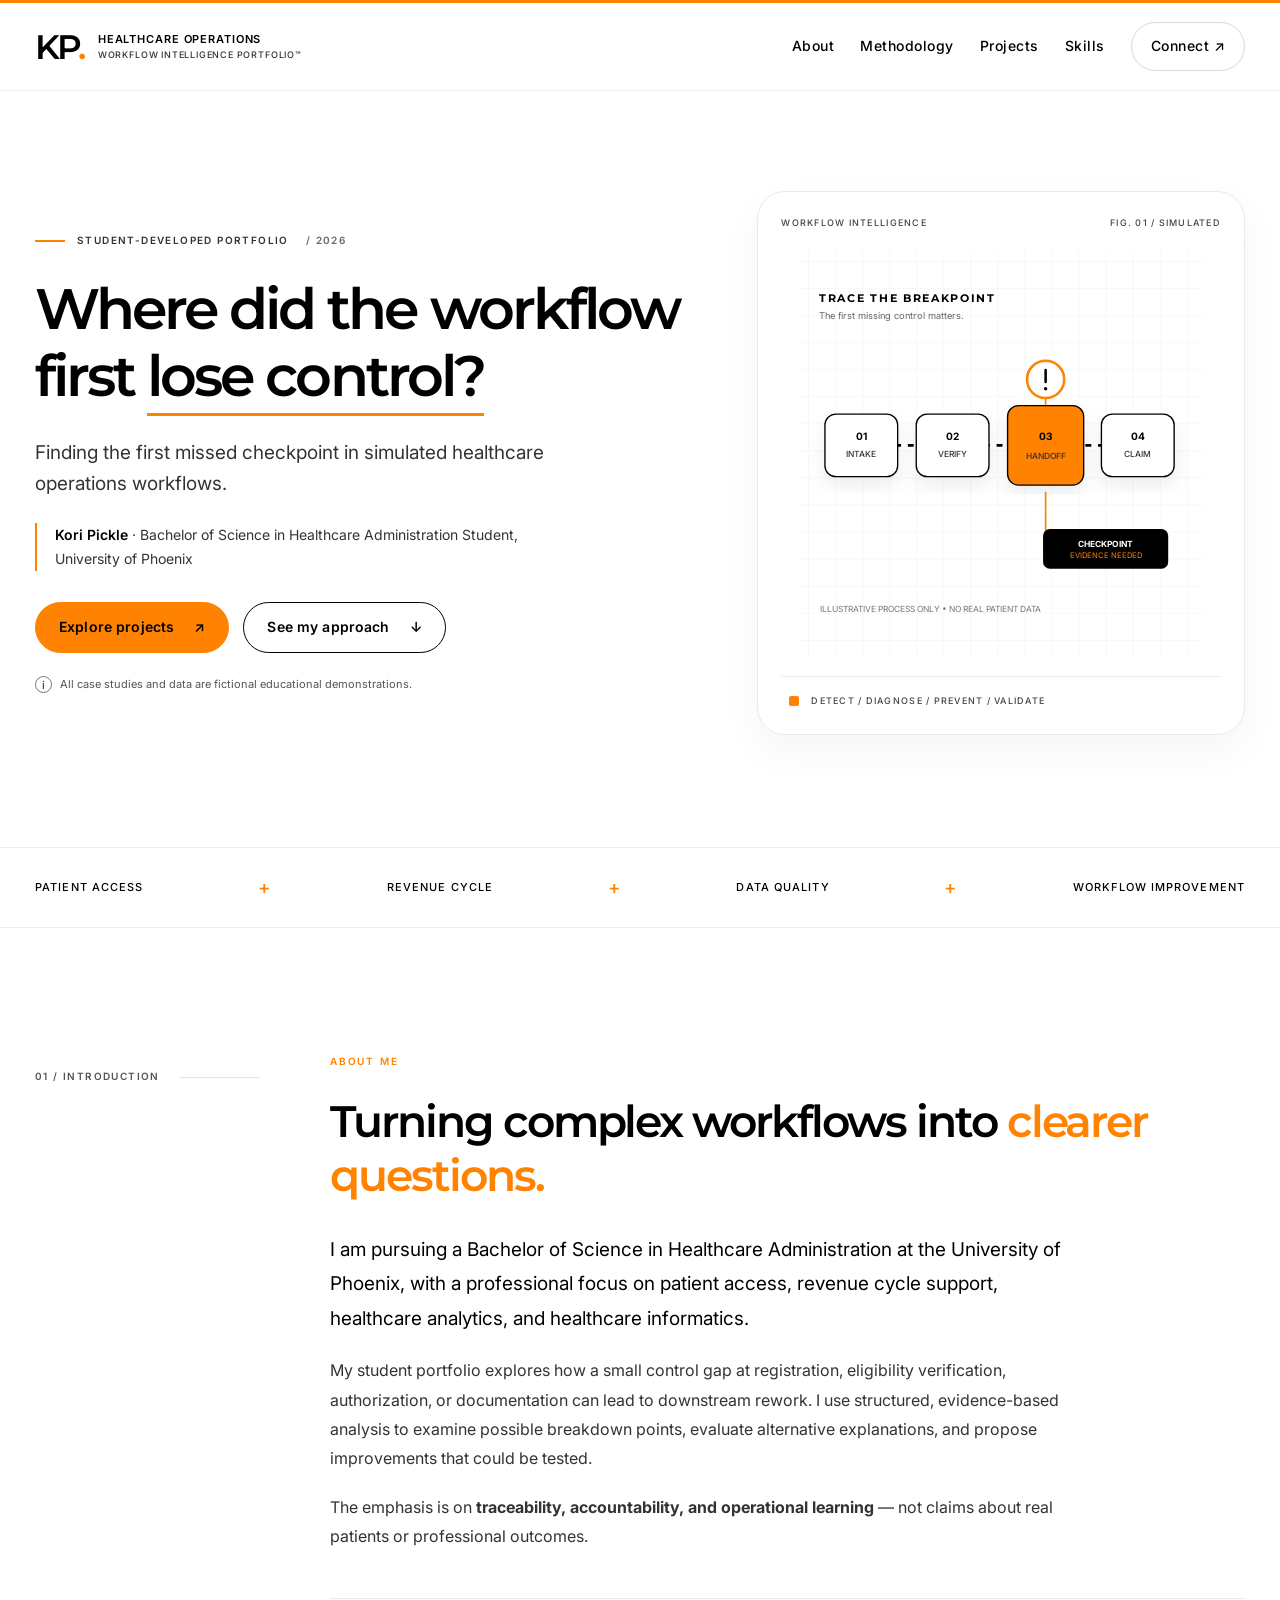
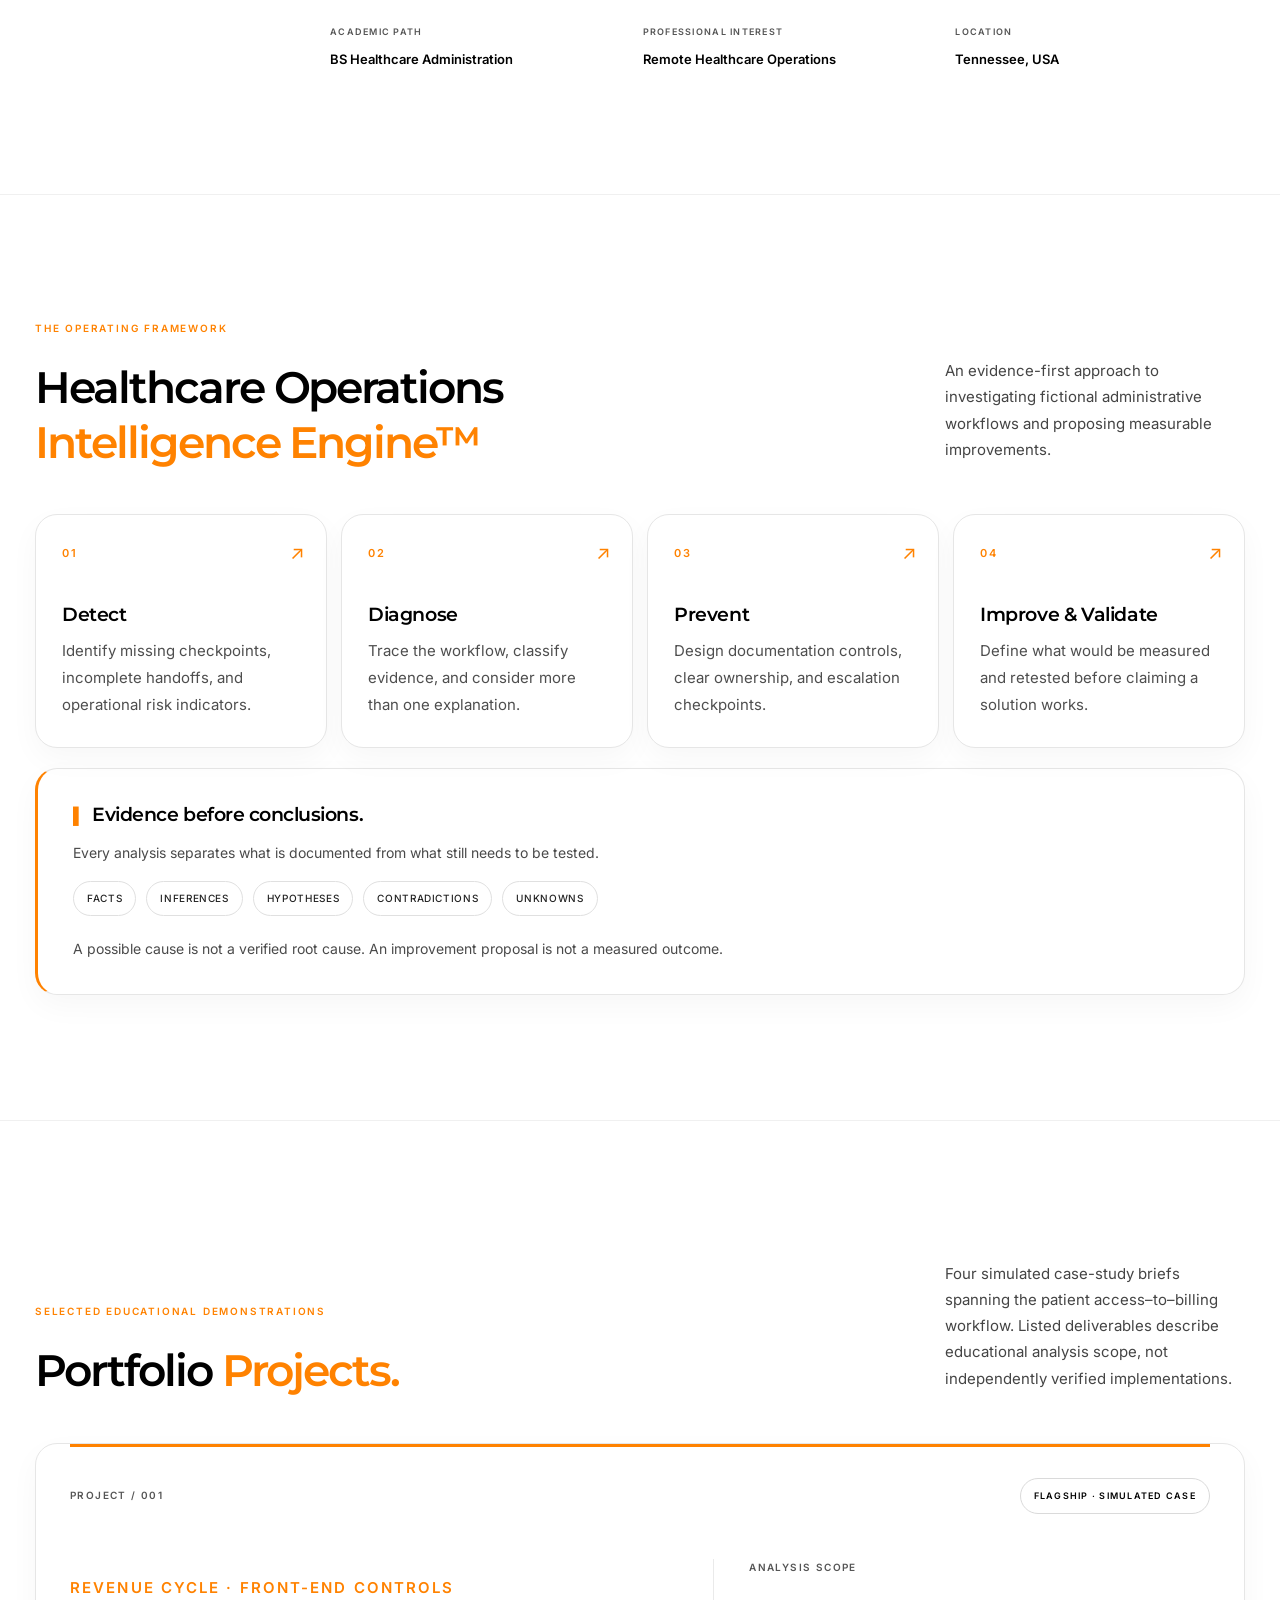
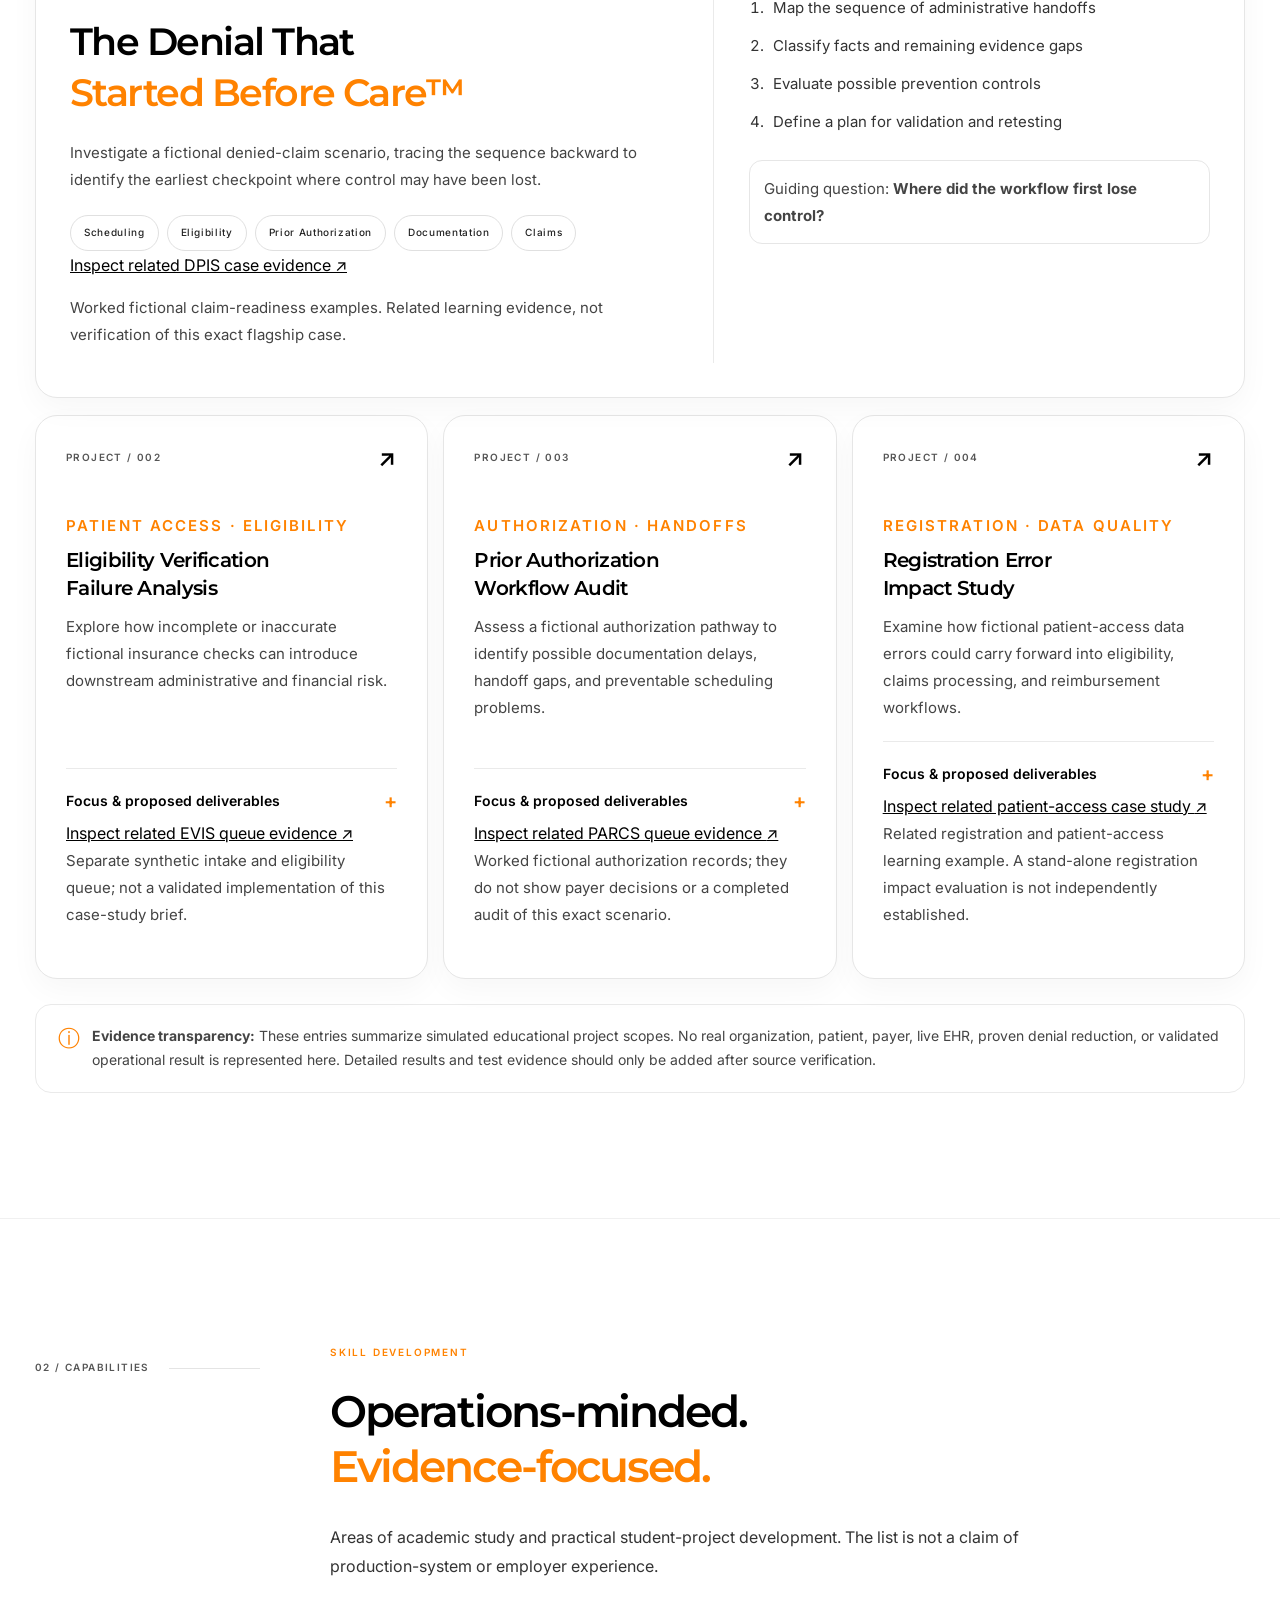
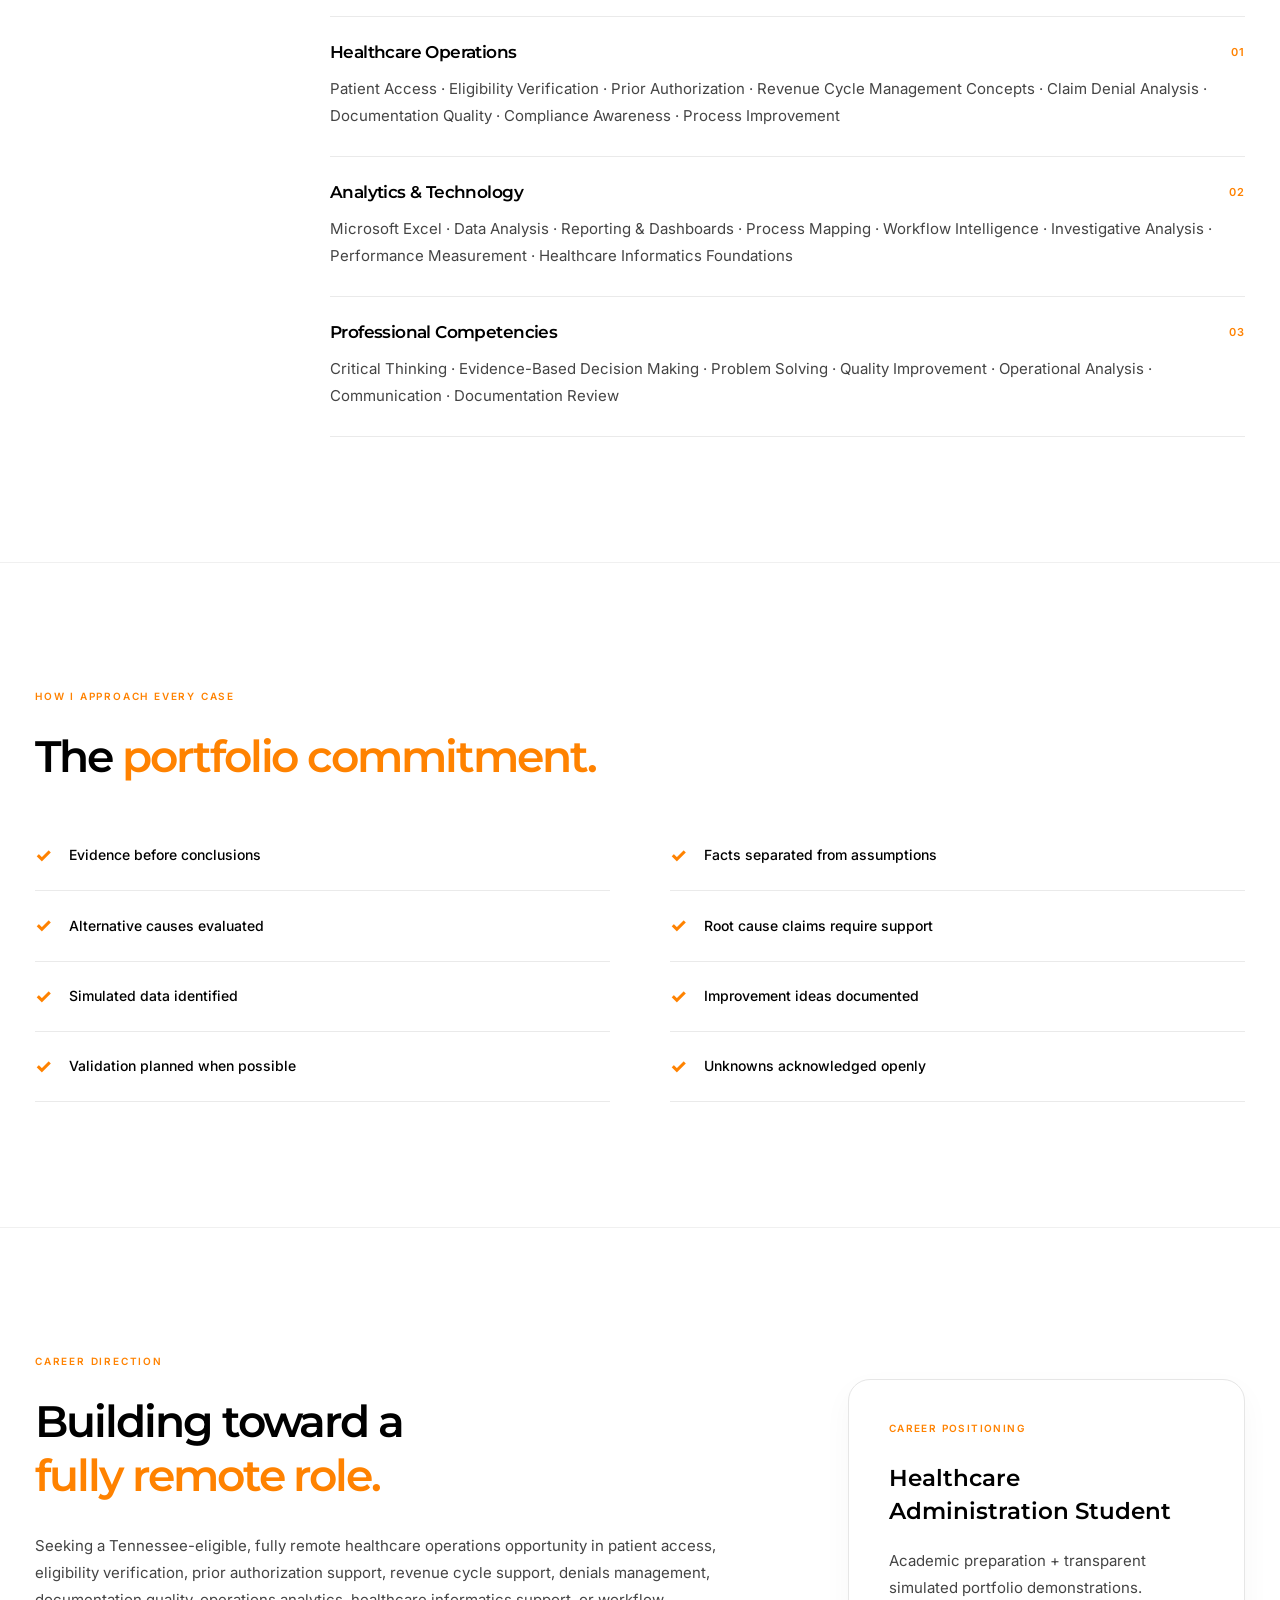
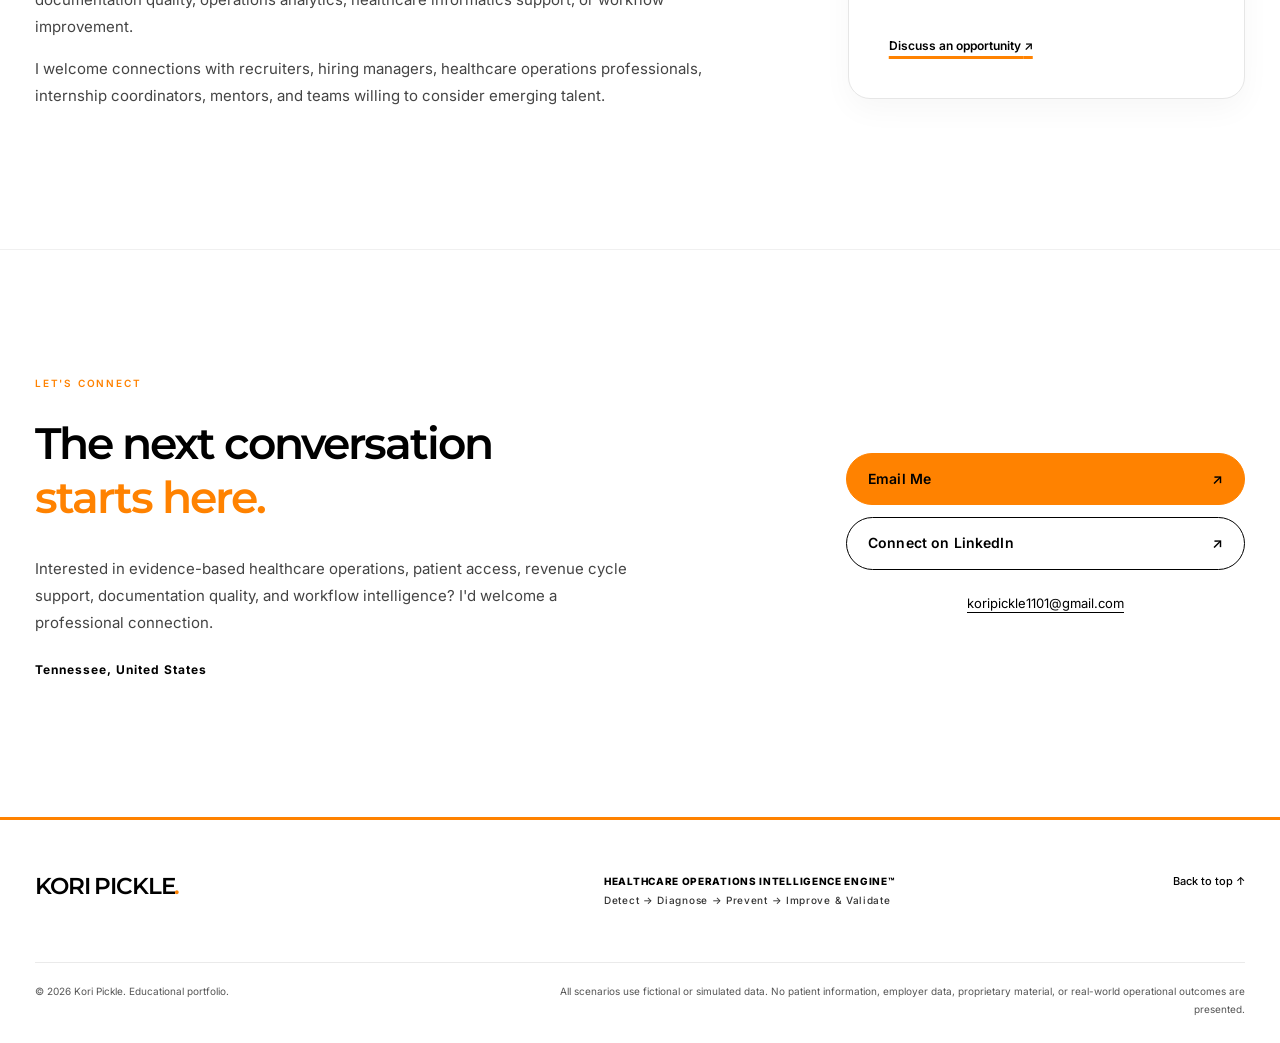
==== commit da68d011: "Link four portfolio case cards to related verified synthetic evidence" ====
--- a/docs/index.html
+++ b/docs/index.html
@@ -125,12 +125,12 @@
         <div class="section-heading projects-heading"><div><p class="kicker">SELECTED EDUCATIONAL DEMONSTRATIONS</p><h2 id="projects-title">Portfolio <span class="text-orange">Projects.</span></h2></div><p class="section-heading-note">Four simulated case-study briefs spanning the patient access–to–billing workflow. Listed deliverables describe educational analysis scope, not independently verified implementations.</p></div>
         <article class="featured-project">
           <div class="featured-meta"><span class="project-number">PROJECT / 001</span><span class="label-tag">FLAGSHIP · SIMULATED CASE</span></div>
-          <div class="featured-body"><div><p class="project-category">REVENUE CYCLE · FRONT-END CONTROLS</p><h3>The Denial That<br><span class="text-orange">Started Before Care™</span></h3><p>Investigate a fictional denied-claim scenario, tracing the sequence backward to identify the earliest checkpoint where control may have been lost.</p><ul class="tag-list" aria-label="Focus areas"><li>Scheduling</li><li>Eligibility</li><li>Prior Authorization</li><li>Documentation</li><li>Claims</li></ul></div><div class="featured-aside"><span class="aside-title">ANALYSIS SCOPE</span><ol><li>Map the sequence of administrative handoffs</li><li>Classify facts and remaining evidence gaps</li><li>Evaluate possible prevention controls</li><li>Define a plan for validation and retesting</li></ol><p>Guiding question: <strong>Where did the workflow first lose control?</strong></p></div></div>
+          <div class="featured-body"><div><p class="project-category">REVENUE CYCLE · FRONT-END CONTROLS</p><h3>The Denial That<br><span class="text-orange">Started Before Care™</span></h3><p>Investigate a fictional denied-claim scenario, tracing the sequence backward to identify the earliest checkpoint where control may have been lost.</p><ul class="tag-list" aria-label="Focus areas"><li>Scheduling</li><li>Eligibility</li><li>Prior Authorization</li><li>Documentation</li><li>Claims</li></ul><div class="evidence-link-panel"><a class="evidence-action" target="_blank" rel="noopener noreferrer" href="https://github.com/koripickle1101-TN/denial-prevention-intelligence-system/blob/main/evidence/denial-queue-reviewer-guide.md">Inspect related DPIS case evidence <span aria-hidden="true">↗</span></a><p class="evidence-context">Worked fictional claim-readiness examples. Related learning evidence, not verification of this exact flagship case.</p></div></div><div class="featured-aside"><span class="aside-title">ANALYSIS SCOPE</span><ol><li>Map the sequence of administrative handoffs</li><li>Classify facts and remaining evidence gaps</li><li>Evaluate possible prevention controls</li><li>Define a plan for validation and retesting</li></ol><p>Guiding question: <strong>Where did the workflow first lose control?</strong></p></div></div>
         </article>
         <div class="project-grid">
-          <article class="project-card"><div class="card-top"><span>PROJECT / 002</span><span class="card-symbol" aria-hidden="true">↗</span></div><p class="project-category">PATIENT ACCESS · ELIGIBILITY</p><h3>Eligibility Verification<br>Failure Analysis</h3><p>Explore how incomplete or inaccurate fictional insurance checks can introduce downstream administrative and financial risk.</p><details><summary>Focus &amp; proposed deliverables</summary><div class="details-content"><p><strong>Focus:</strong> registration accuracy, insurance validation, demographic integrity, and front-end revenue cycle controls.</p><p><strong>Educational deliverables:</strong> error-pathway map, workflow risk assessment, and prevention framework.</p></div></details></article>
-          <article class="project-card"><div class="card-top"><span>PROJECT / 003</span><span class="card-symbol" aria-hidden="true">↗</span></div><p class="project-category">AUTHORIZATION · HANDOFFS</p><h3>Prior Authorization<br>Workflow Audit</h3><p>Assess a fictional authorization pathway to identify possible documentation delays, handoff gaps, and preventable scheduling problems.</p><details><summary>Focus &amp; proposed deliverables</summary><div class="details-content"><p><strong>Focus:</strong> authorization requests, clinical documentation requirements, scheduling controls, and approval tracking.</p><p><strong>Educational deliverables:</strong> process map, breakpoint identification, prevention recommendations, and improvement opportunities.</p></div></details></article>
-          <article class="project-card"><div class="card-top"><span>PROJECT / 004</span><span class="card-symbol" aria-hidden="true">↗</span></div><p class="project-category">REGISTRATION · DATA QUALITY</p><h3>Registration Error<br>Impact Study</h3><p>Examine how fictional patient-access data errors could carry forward into eligibility, claims processing, and reimbursement workflows.</p><details><summary>Focus &amp; proposed deliverables</summary><div class="details-content"><p><strong>Focus:</strong> registration, demographic accuracy, eligibility verification, claim integrity, and revenue cycle performance.</p><p><strong>Educational deliverables:</strong> error classification, workflow analysis, and proposed improvements.</p></div></details></article>
+          <article class="project-card"><div class="card-top"><span>PROJECT / 002</span><span class="card-symbol" aria-hidden="true">↗</span></div><p class="project-category">PATIENT ACCESS · ELIGIBILITY</p><h3>Eligibility Verification<br>Failure Analysis</h3><p>Explore how incomplete or inaccurate fictional insurance checks can introduce downstream administrative and financial risk.</p><details><summary>Focus &amp; proposed deliverables</summary><div class="details-content"><p><strong>Focus:</strong> registration accuracy, insurance validation, demographic integrity, and front-end revenue cycle controls.</p><p><strong>Educational deliverables:</strong> error-pathway map, workflow risk assessment, and prevention framework.</p></div></details><div class="evidence-link-panel"><a class="evidence-action" target="_blank" rel="noopener noreferrer" href="https://github.com/koripickle1101-TN/eligibility-verification-intelligence-system/blob/main/evidence/patient-access-queue-reviewer-guide.md">Inspect related EVIS queue evidence <span aria-hidden="true">↗</span></a><p class="evidence-context">Separate synthetic intake and eligibility queue; not a validated implementation of this case-study brief.</p></div></article>
+          <article class="project-card"><div class="card-top"><span>PROJECT / 003</span><span class="card-symbol" aria-hidden="true">↗</span></div><p class="project-category">AUTHORIZATION · HANDOFFS</p><h3>Prior Authorization<br>Workflow Audit</h3><p>Assess a fictional authorization pathway to identify possible documentation delays, handoff gaps, and preventable scheduling problems.</p><details><summary>Focus &amp; proposed deliverables</summary><div class="details-content"><p><strong>Focus:</strong> authorization requests, clinical documentation requirements, scheduling controls, and approval tracking.</p><p><strong>Educational deliverables:</strong> process map, breakpoint identification, prevention recommendations, and improvement opportunities.</p></div></details><div class="evidence-link-panel"><a class="evidence-action" target="_blank" rel="noopener noreferrer" href="https://github.com/koripickle1101-TN/parcs-prior-authorization-command-system/blob/main/evidence/prior-authorization-queue-example.md">Inspect related PARCS queue evidence <span aria-hidden="true">↗</span></a><p class="evidence-context">Worked fictional authorization records; they do not show payer decisions or a completed audit of this exact scenario.</p></div></article>
+          <article class="project-card"><div class="card-top"><span>PROJECT / 004</span><span class="card-symbol" aria-hidden="true">↗</span></div><p class="project-category">REGISTRATION · DATA QUALITY</p><h3>Registration Error<br>Impact Study</h3><p>Examine how fictional patient-access data errors could carry forward into eligibility, claims processing, and reimbursement workflows.</p><details><summary>Focus &amp; proposed deliverables</summary><div class="details-content"><p><strong>Focus:</strong> registration, demographic accuracy, eligibility verification, claim integrity, and revenue cycle performance.</p><p><strong>Educational deliverables:</strong> error classification, workflow analysis, and proposed improvements.</p></div></details><div class="evidence-link-panel"><a class="evidence-action" target="_blank" rel="noopener noreferrer" href="https://github.com/koripickle1101-TN/healthcare-operations-proof-system/blob/main/project-examples/patient-access-proof.md">Inspect related patient-access case study <span aria-hidden="true">↗</span></a><p class="evidence-context">Related registration and patient-access learning example. A stand-alone registration impact evaluation is not independently established.</p></div></article>
         </div>
         <div class="project-disclaimer"><span aria-hidden="true">ⓘ</span><p><strong>Evidence transparency:</strong> These entries summarize simulated educational project scopes. No real organization, patient, payer, live EHR, proven denial reduction, or validated operational result is represented here. Detailed results and test evidence should only be added after source verification.</p></div>
       </div>
--- a/docs/mobile-editorial-v4.css
+++ b/docs/mobile-editorial-v4.css
@@ -66,7 +66,7 @@
   .menu-toggle span:nth-child(1){transform:translateY(-6px);}
   .menu-toggle span:nth-child(2){transform:translateY(0);}
   .menu-toggle span:nth-child(3){transform:translateY(6px);}
-  .menu-toggle .menu-toggle-label{display:block;position:absolute;left:16px;font-size:13px;font-weight:600;line-height:1;letter-spacing:.02em;}
+  .menu-toggle .menu-toggle-label{display:block;position:absolute;left:12px;font-size:13px;font-weight:600;line-height:1;letter-spacing:.02em;width:auto;height:auto;background:transparent !important;}
   .menu-toggle[aria-expanded="true"] span:nth-child(1){transform:rotate(45deg);}
   .menu-toggle[aria-expanded="true"] span:nth-child(2){opacity:0;}
   .menu-toggle[aria-expanded="true"] span:nth-child(3){transform:rotate(-45deg);}
@@ -124,7 +124,7 @@
   .brand-copy small{font-size:8px;letter-spacing:.035em;}
   .menu-toggle{min-width:83px;height:42px;padding-right:49px;}
   .menu-toggle span:not(.menu-toggle-label){right:13px;width:19px;}
-  .menu-toggle .menu-toggle-label{left:13px;font-size:12px;}
+  .menu-toggle .menu-toggle-label{left:10px;font-size:12px;}
   .hero{padding:48px 0 60px;}
   .hero h1 {font-size:clamp(35px,9.25vw,49px);letter-spacing:-.06em;line-height:1.22;margin:22px 0 24px;}
   .hero-deck {font-size:17px;line-height:1.75;}
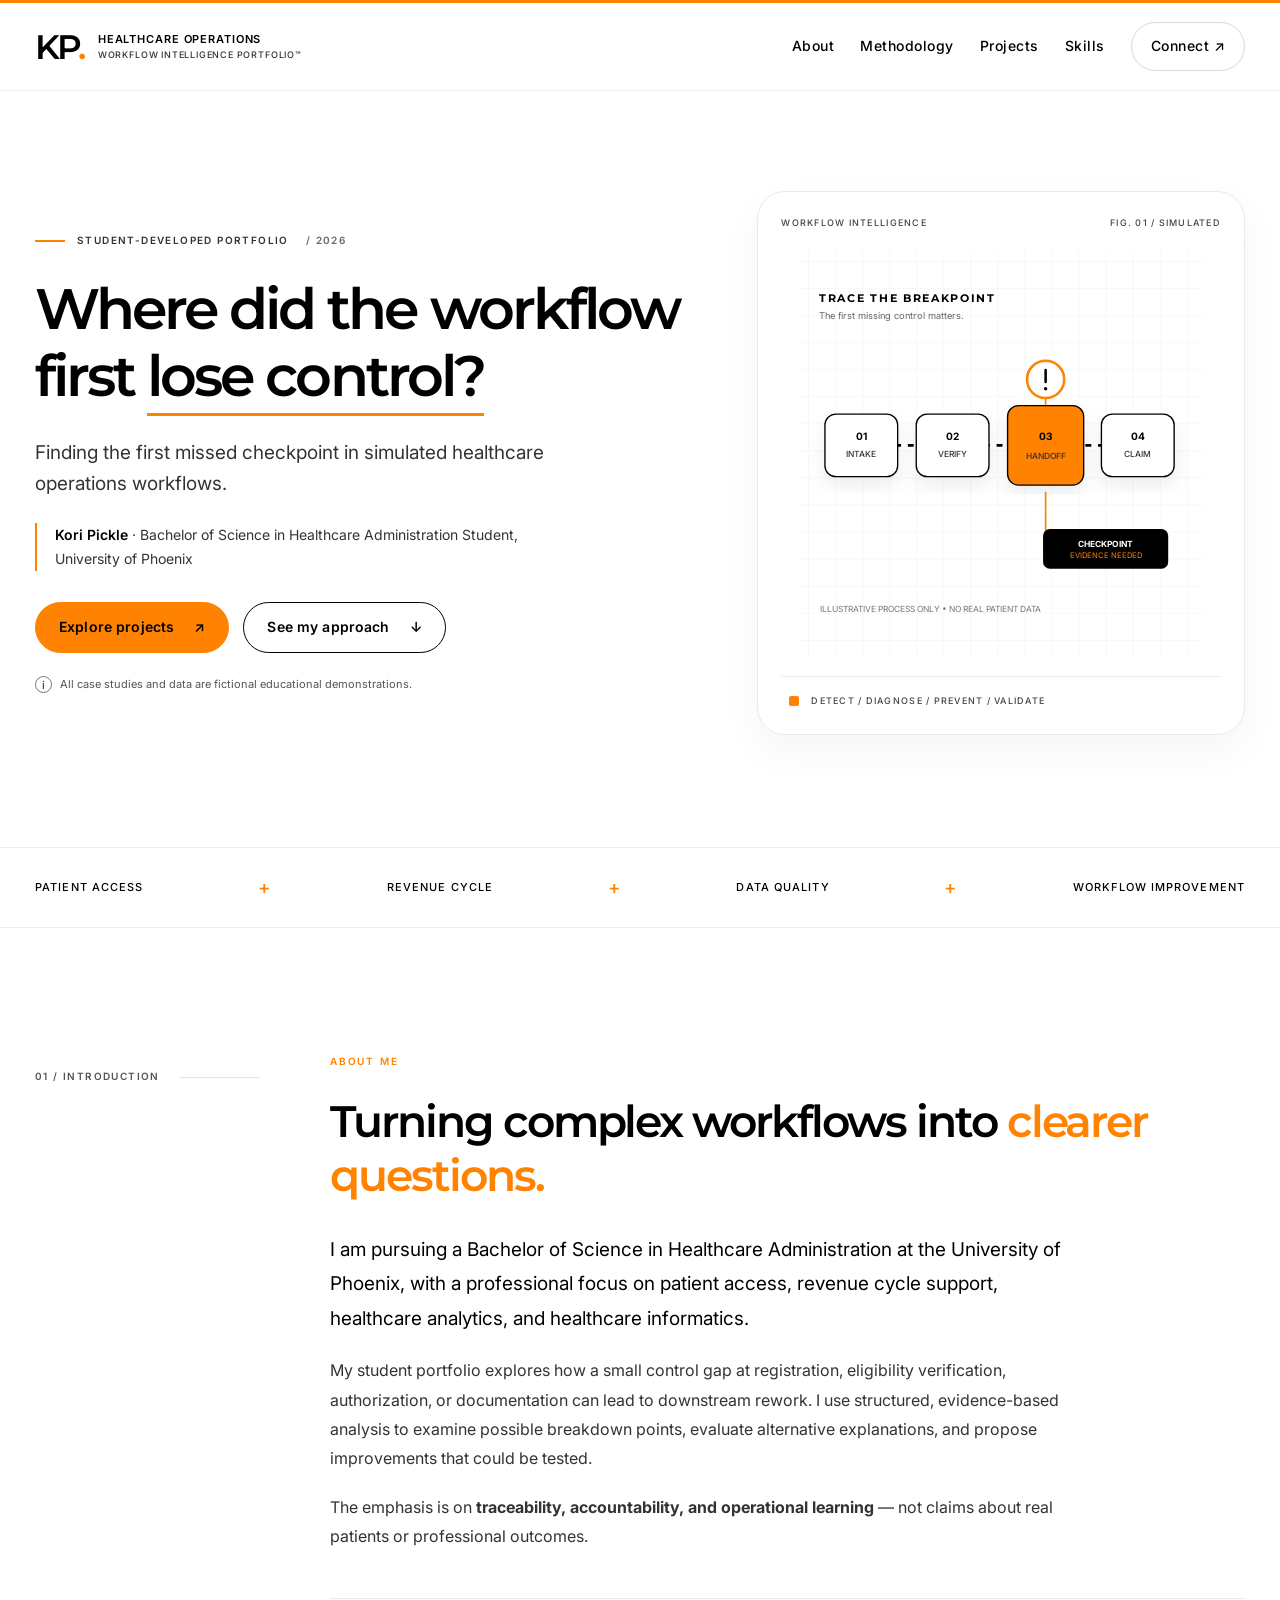
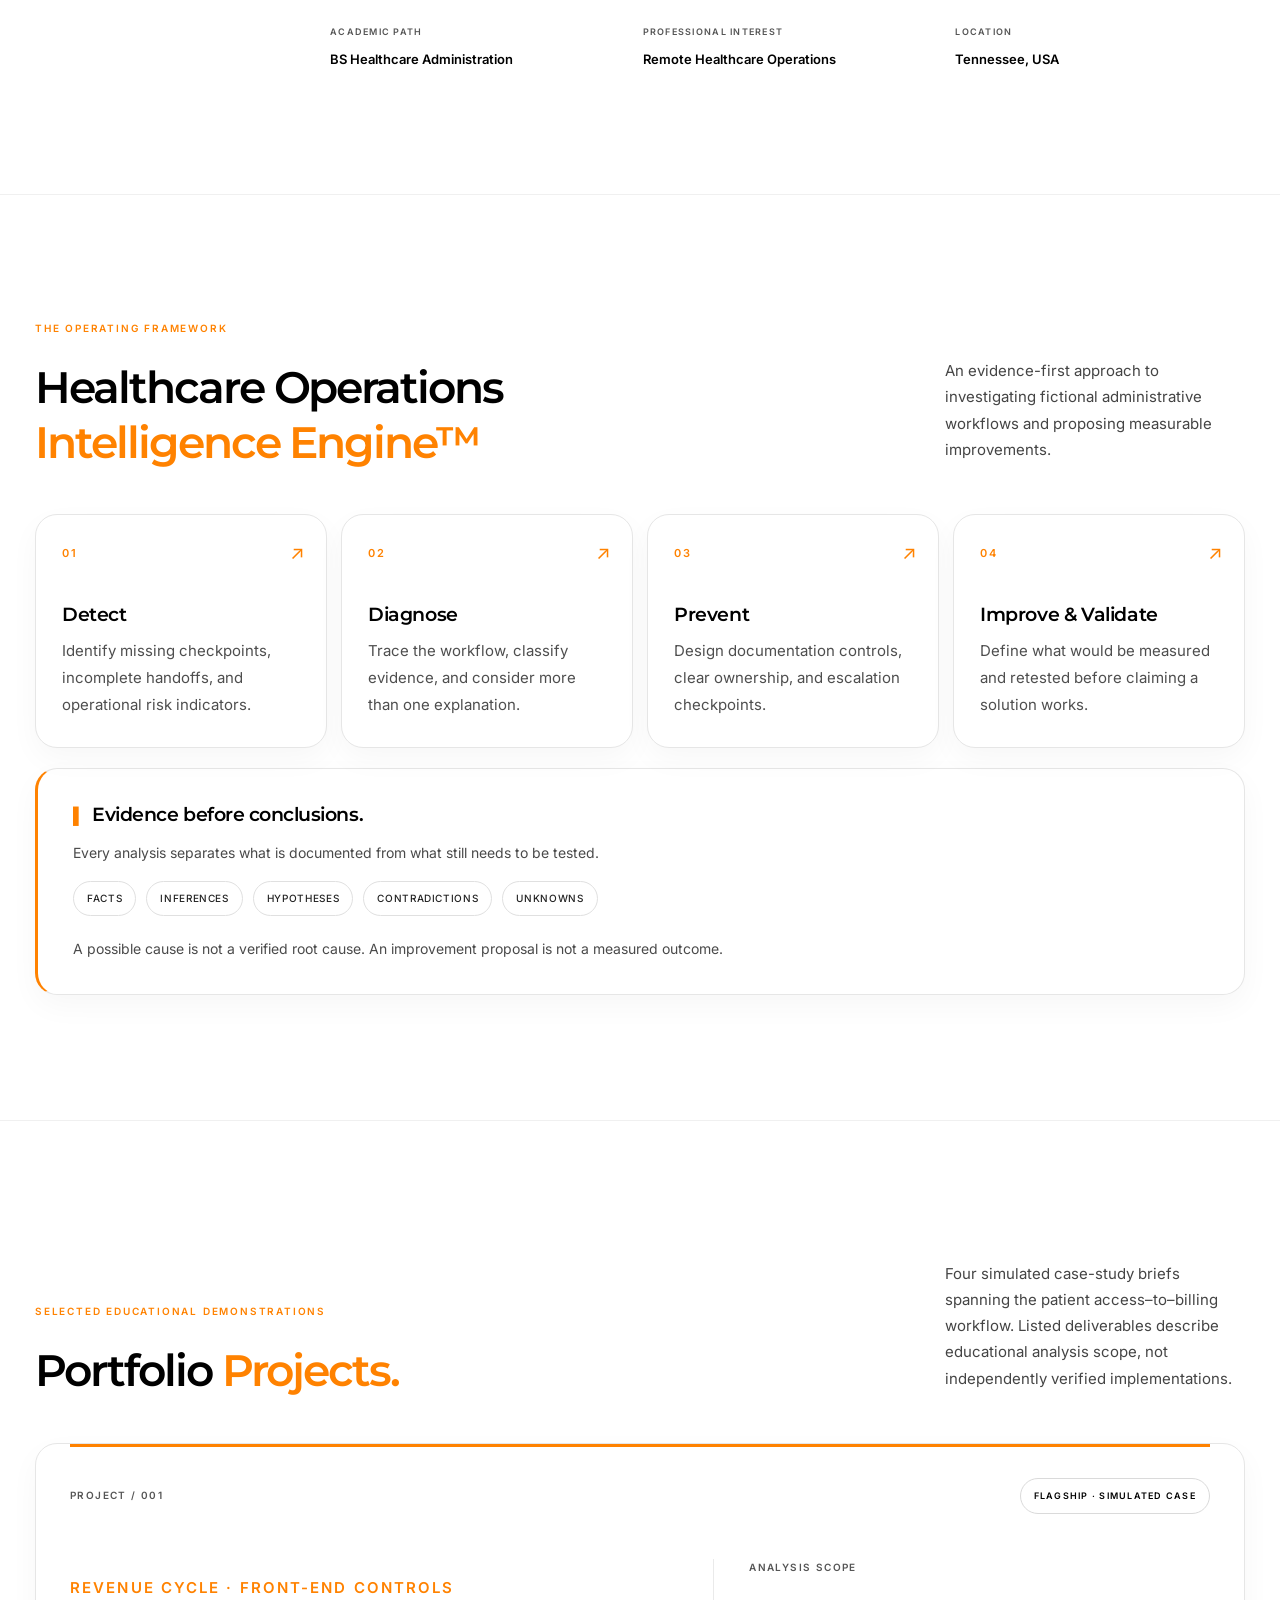
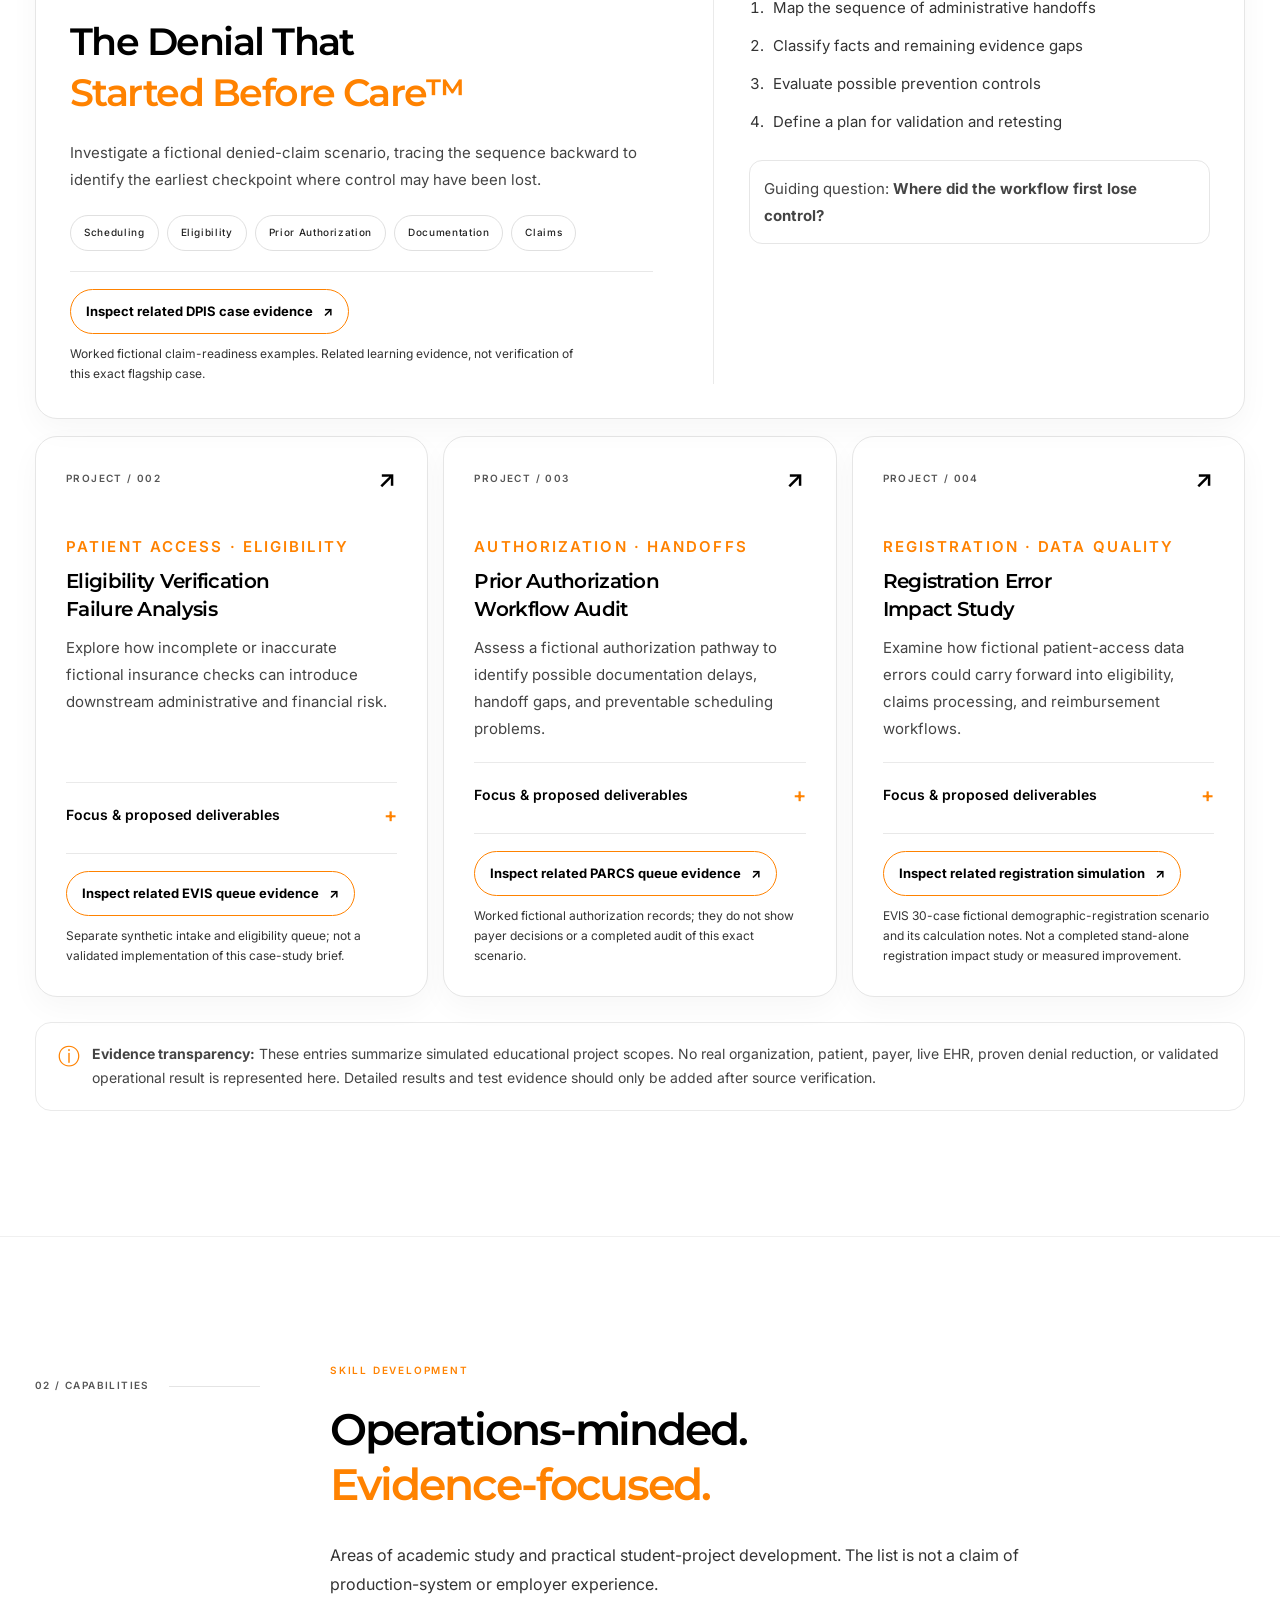
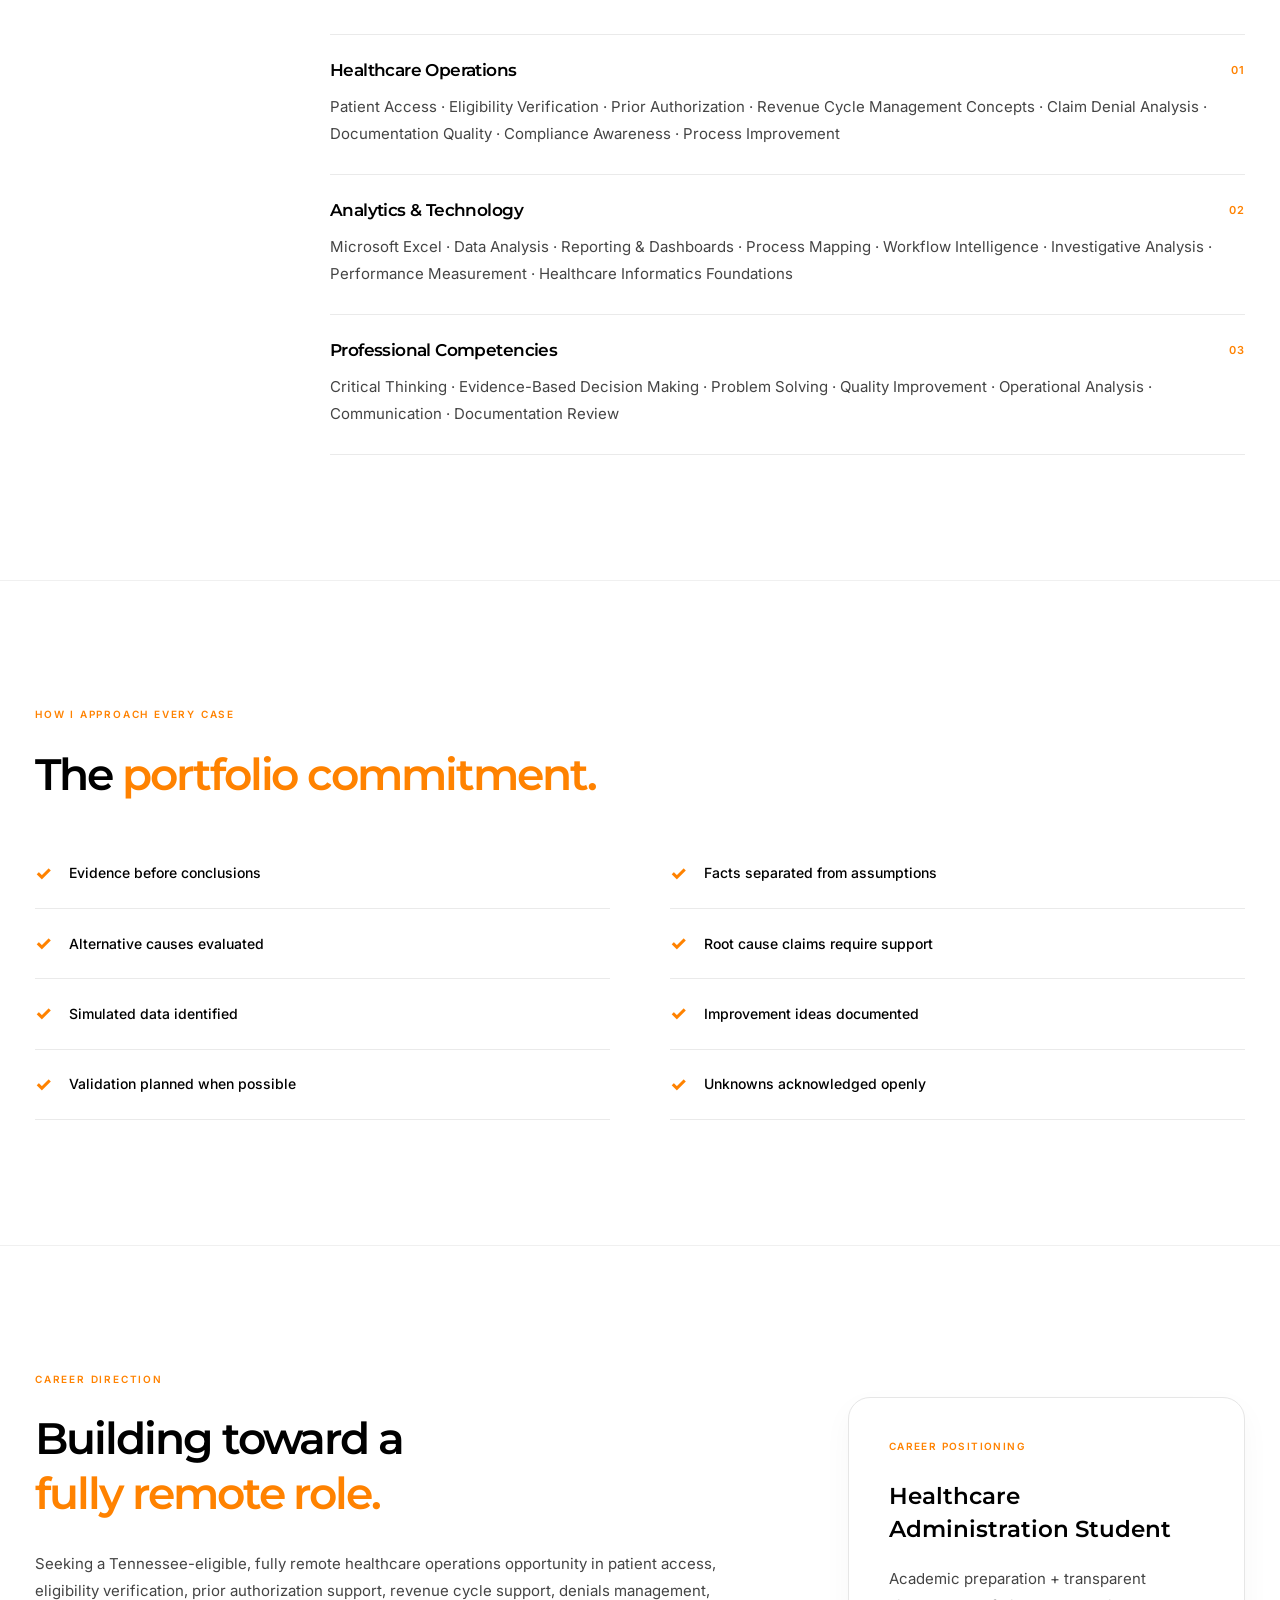
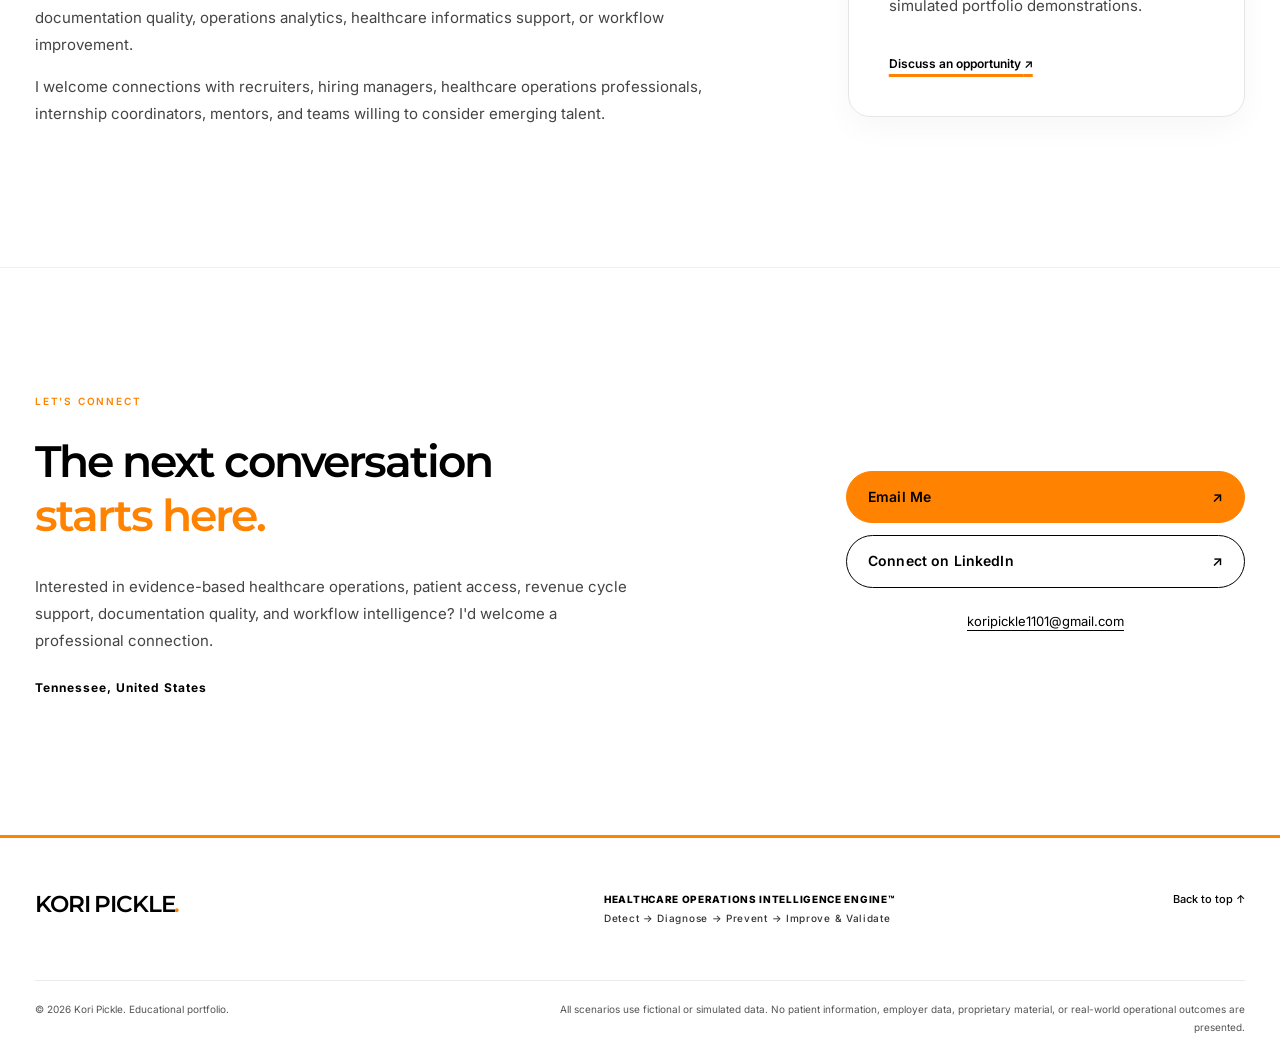
==== commit dbabd1dc: "Replace private archived registration link with public EVIS simulation evidence" ====
--- a/docs/index.html
+++ b/docs/index.html
@@ -130,7 +130,7 @@
         <div class="project-grid">
           <article class="project-card"><div class="card-top"><span>PROJECT / 002</span><span class="card-symbol" aria-hidden="true">↗</span></div><p class="project-category">PATIENT ACCESS · ELIGIBILITY</p><h3>Eligibility Verification<br>Failure Analysis</h3><p>Explore how incomplete or inaccurate fictional insurance checks can introduce downstream administrative and financial risk.</p><details><summary>Focus &amp; proposed deliverables</summary><div class="details-content"><p><strong>Focus:</strong> registration accuracy, insurance validation, demographic integrity, and front-end revenue cycle controls.</p><p><strong>Educational deliverables:</strong> error-pathway map, workflow risk assessment, and prevention framework.</p></div></details><div class="evidence-link-panel"><a class="evidence-action" target="_blank" rel="noopener noreferrer" href="https://github.com/koripickle1101-TN/eligibility-verification-intelligence-system/blob/main/evidence/patient-access-queue-reviewer-guide.md">Inspect related EVIS queue evidence <span aria-hidden="true">↗</span></a><p class="evidence-context">Separate synthetic intake and eligibility queue; not a validated implementation of this case-study brief.</p></div></article>
           <article class="project-card"><div class="card-top"><span>PROJECT / 003</span><span class="card-symbol" aria-hidden="true">↗</span></div><p class="project-category">AUTHORIZATION · HANDOFFS</p><h3>Prior Authorization<br>Workflow Audit</h3><p>Assess a fictional authorization pathway to identify possible documentation delays, handoff gaps, and preventable scheduling problems.</p><details><summary>Focus &amp; proposed deliverables</summary><div class="details-content"><p><strong>Focus:</strong> authorization requests, clinical documentation requirements, scheduling controls, and approval tracking.</p><p><strong>Educational deliverables:</strong> process map, breakpoint identification, prevention recommendations, and improvement opportunities.</p></div></details><div class="evidence-link-panel"><a class="evidence-action" target="_blank" rel="noopener noreferrer" href="https://github.com/koripickle1101-TN/parcs-prior-authorization-command-system/blob/main/evidence/prior-authorization-queue-example.md">Inspect related PARCS queue evidence <span aria-hidden="true">↗</span></a><p class="evidence-context">Worked fictional authorization records; they do not show payer decisions or a completed audit of this exact scenario.</p></div></article>
-          <article class="project-card"><div class="card-top"><span>PROJECT / 004</span><span class="card-symbol" aria-hidden="true">↗</span></div><p class="project-category">REGISTRATION · DATA QUALITY</p><h3>Registration Error<br>Impact Study</h3><p>Examine how fictional patient-access data errors could carry forward into eligibility, claims processing, and reimbursement workflows.</p><details><summary>Focus &amp; proposed deliverables</summary><div class="details-content"><p><strong>Focus:</strong> registration, demographic accuracy, eligibility verification, claim integrity, and revenue cycle performance.</p><p><strong>Educational deliverables:</strong> error classification, workflow analysis, and proposed improvements.</p></div></details><div class="evidence-link-panel"><a class="evidence-action" target="_blank" rel="noopener noreferrer" href="https://github.com/koripickle1101-TN/healthcare-operations-proof-system/blob/main/project-examples/patient-access-proof.md">Inspect related patient-access case study <span aria-hidden="true">↗</span></a><p class="evidence-context">Related registration and patient-access learning example. A stand-alone registration impact evaluation is not independently established.</p></div></article>
+          <article class="project-card"><div class="card-top"><span>PROJECT / 004</span><span class="card-symbol" aria-hidden="true">↗</span></div><p class="project-category">REGISTRATION · DATA QUALITY</p><h3>Registration Error<br>Impact Study</h3><p>Examine how fictional patient-access data errors could carry forward into eligibility, claims processing, and reimbursement workflows.</p><details><summary>Focus &amp; proposed deliverables</summary><div class="details-content"><p><strong>Focus:</strong> registration, demographic accuracy, eligibility verification, claim integrity, and revenue cycle performance.</p><p><strong>Educational deliverables:</strong> error classification, workflow analysis, and proposed improvements.</p></div></details><div class="evidence-link-panel"><a class="evidence-action" target="_blank" rel="noopener noreferrer" href="https://github.com/koripickle1101-TN/eligibility-verification-intelligence-system/blob/main/evidence/metrics-and-scoring-methodology.md">Inspect related registration simulation <span aria-hidden="true">↗</span></a><p class="evidence-context">EVIS 30-case fictional demographic-registration scenario and its calculation notes. Not a completed stand-alone registration impact study or measured improvement.</p></div></article>
         </div>
         <div class="project-disclaimer"><span aria-hidden="true">ⓘ</span><p><strong>Evidence transparency:</strong> These entries summarize simulated educational project scopes. No real organization, patient, payer, live EHR, proven denial reduction, or validated operational result is represented here. Detailed results and test evidence should only be added after source verification.</p></div>
       </div>
--- a/docs/mobile-editorial-v4.css
+++ b/docs/mobile-editorial-v4.css
@@ -159,4 +159,13 @@
   .footer-bottom{display:block;}
   .footer-bottom p:last-child{text-align:left;}
 }
-@media (prefers-reduced-motion:reduce){.menu-toggle span:not(.menu-toggle-label){transition:none;}}+@media (prefers-reduced-motion:reduce){.menu-toggle span:not(.menu-toggle-label){transition:none;}}
+
+/* Related evidence links — v5, preserve exact white / orange / black visual system */
+.evidence-link-panel{margin-top:20px;padding-top:17px;border-top:1px solid #E8E8E8;background:#FFFFFF}
+.evidence-action{display:inline-flex;align-items:center;gap:10px;padding:12px 15px;border:1px solid #FF8200;border-radius:999px;background:#FFFFFF;color:#000000;text-decoration:none;font-family:'Inter',Arial,sans-serif;font-weight:700;font-size:13px;line-height:1.5;transition:background .15s ease}
+.evidence-action:hover,.evidence-action:focus-visible{background:#FF8200;color:#000000}
+.evidence-action span{color:#000000}
+.evidence-context{font-size:12px!important;line-height:1.65!important;color:#333333!important;margin:10px 0 0!important;max-width:520px}
+@media screen and (max-width:800px){.evidence-link-panel{margin-top:17px;padding-top:14px}.evidence-action{min-height:48px;padding:12px 14px;font-size:14px}.evidence-context{font-size:13px!important}}
+@media screen and (max-width:450px){.evidence-action{display:flex;width:100%;justify-content:space-between}}
